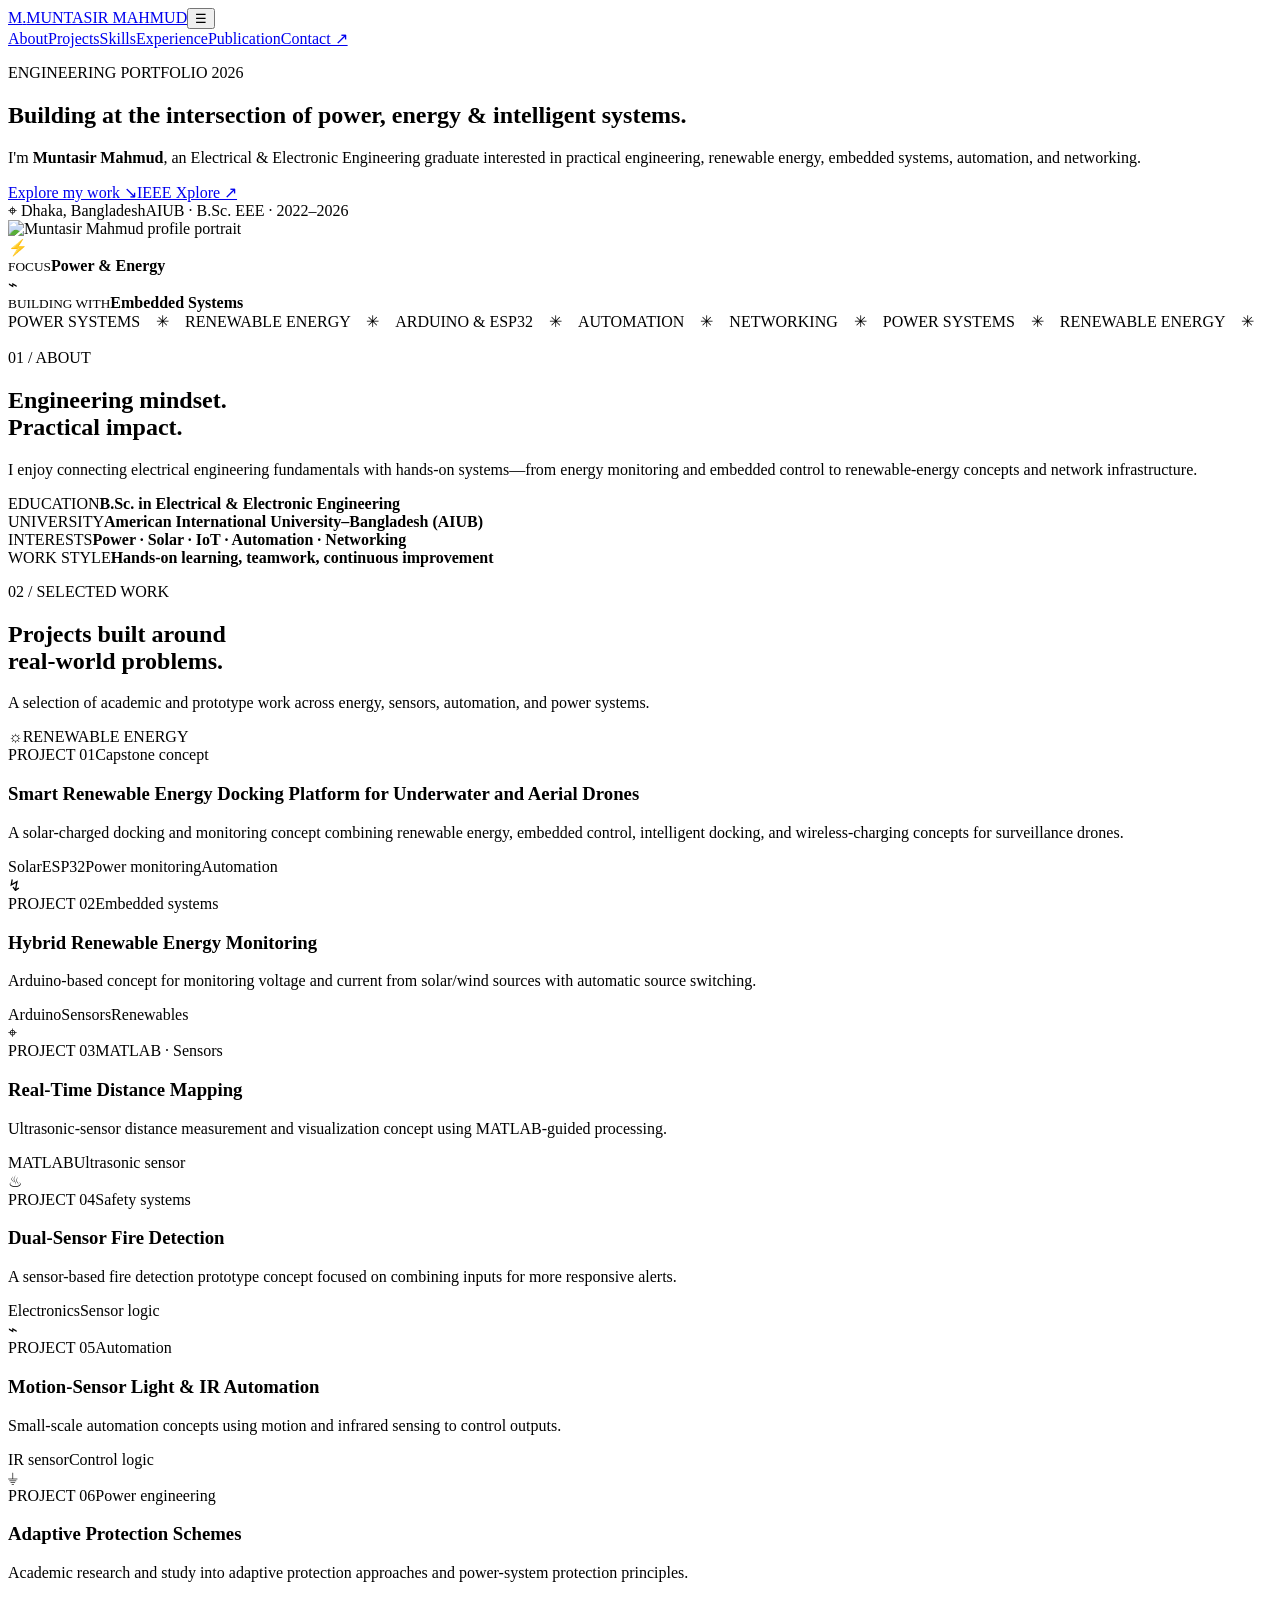
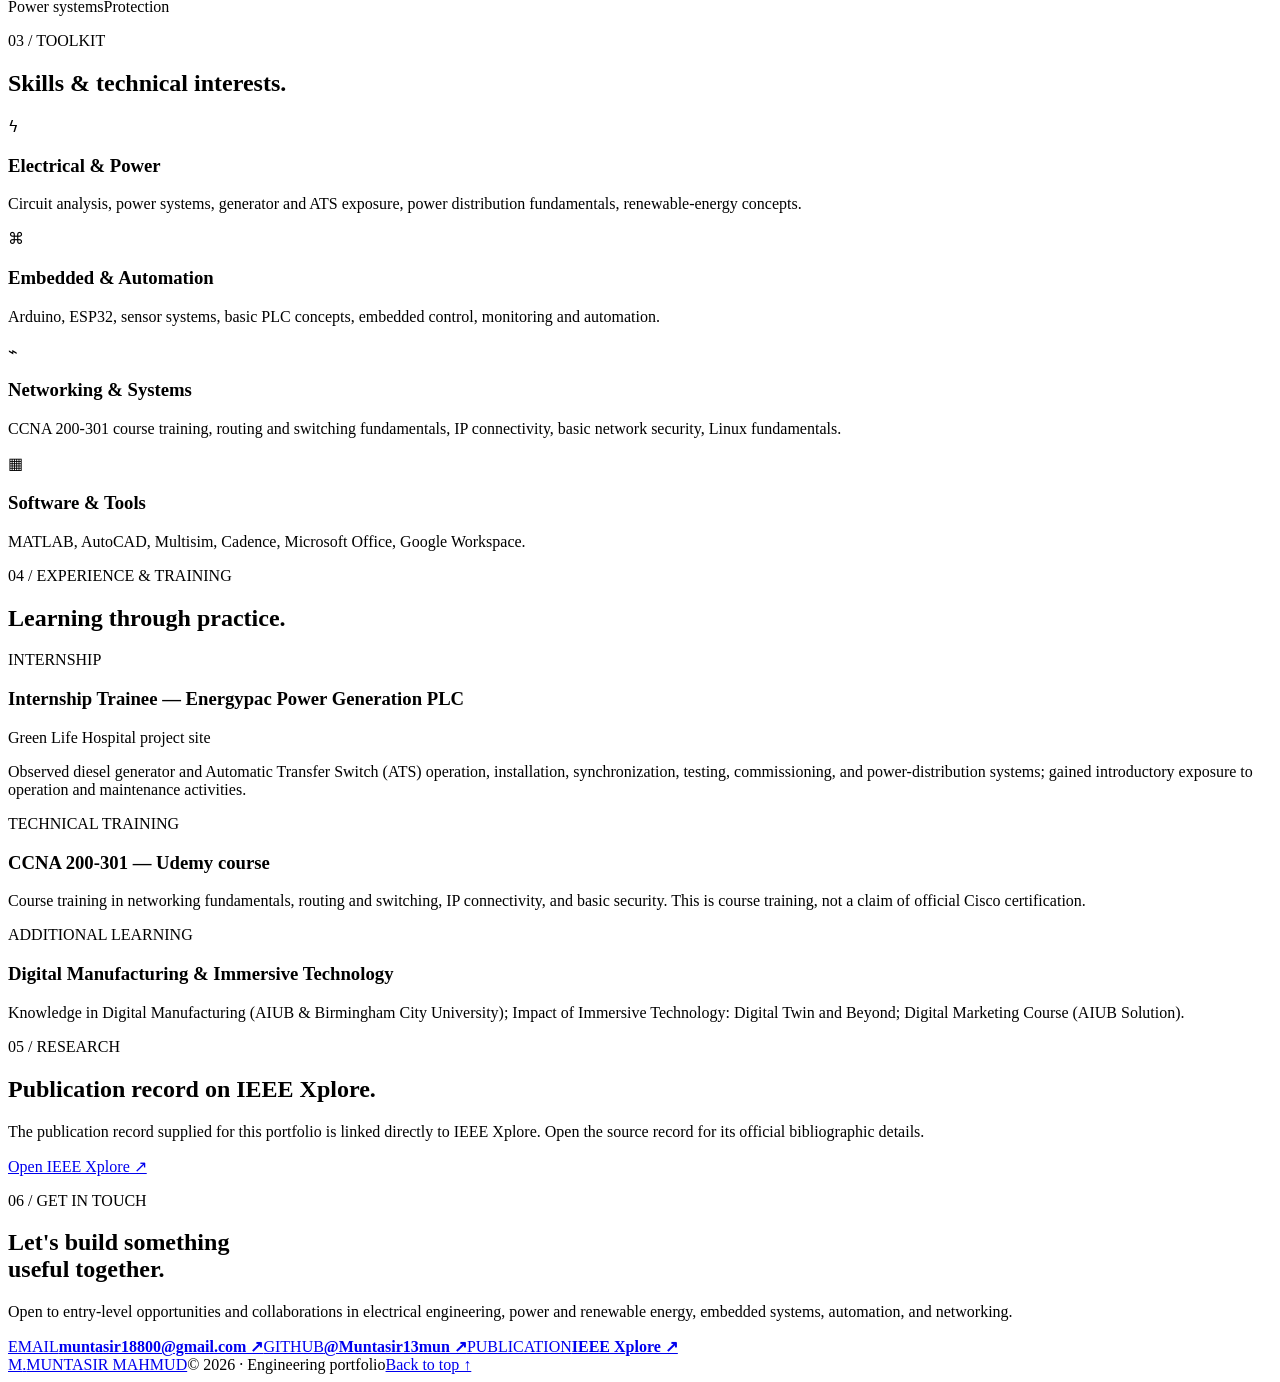
==== index.html @ 3fb3c269 "Publish responsive engineering portfolio" ====
<!doctype html>
<html lang="en">
<head>
<meta charset="utf-8"><meta name="viewport" content="width=device-width,initial-scale=1">
<meta name="theme-color" content="#0b1220">
<meta name="description" content="Muntasir Mahmud — Electrical and Electronic Engineering, renewable energy, embedded systems, automation and networking.">
<title>Muntasir Mahmud | Engineering Portfolio</title>
<link rel="preconnect" href="https://fonts.googleapis.com"><link rel="preconnect" href="https://fonts.gstatic.com" crossorigin>
<link href="https://fonts.googleapis.com/css2?family=DM+Mono:wght@400;500&family=Manrope:wght@400;500;600;700;800&display=swap" rel="stylesheet">
<link rel="stylesheet" href="styles.css"><script defer src="script.js"></script>
</head>
<body>
<div class="grid-bg" aria-hidden="true"></div>
<header class="topbar"><a class="brand" href="#home"><span class="brand-mark">M<span>.</span></span><span>MUNTASIR MAHMUD</span></a><button class="menu-toggle" aria-label="Toggle navigation" aria-expanded="false">☰</button><nav class="nav"><a href="#about">About</a><a href="#projects">Projects</a><a href="#skills">Skills</a><a href="#experience">Experience</a><a href="#publication">Publication</a><a class="nav-cta" href="#contact">Contact ↗</a></nav></header>
<main>
<section class="hero section-wrap" id="home"><div class="hero-copy reveal"><p class="eyebrow"><span class="pulse"></span> ENGINEERING PORTFOLIO <span class="eyebrow-year">2026</span></p><h1>Building at the intersection of <span class="gradient-text">power, energy</span> &amp; intelligent systems.</h1><p class="hero-lede">I'm <strong>Muntasir Mahmud</strong>, an Electrical &amp; Electronic Engineering graduate interested in practical engineering, renewable energy, embedded systems, automation, and networking.</p><div class="hero-actions"><a class="button button-primary" href="#projects">Explore my work ↘</a><a class="button button-ghost" href="https://ieeexplore.ieee.org/document/11703999" target="_blank" rel="noopener noreferrer">IEEE Xplore ↗</a></div><div class="hero-meta"><span>⌖ Dhaka, Bangladesh</span><span>AIUB · B.Sc. EEE · 2022–2026</span></div></div><div class="hero-visual reveal"><div class="orbit orbit-one"></div><div class="orbit orbit-two"></div><div class="portrait-frame"><img src="https://avatars.githubusercontent.com/u/170112381?v=4" alt="Muntasir Mahmud profile portrait"></div><div class="floating-card card-top"><span class="mini-icon">⚡</span><div><small>FOCUS</small><b>Power &amp; Energy</b></div></div><div class="floating-card card-bottom"><span class="mini-icon">⌁</span><div><small>BUILDING WITH</small><b>Embedded Systems</b></div></div></div></section>
<div class="ticker"><div class="ticker-track">POWER SYSTEMS　✳　RENEWABLE ENERGY　✳　ARDUINO & ESP32　✳　AUTOMATION　✳　NETWORKING　✳　POWER SYSTEMS　✳　RENEWABLE ENERGY　✳</div></div>
<section class="section section-wrap" id="about"><div class="section-heading reveal"><p class="eyebrow">01 / ABOUT</p><h2>Engineering mindset.<br><span class="gradient-text">Practical impact.</span></h2></div><div class="about-grid"><p class="about-lede reveal">I enjoy connecting electrical engineering fundamentals with hands-on systems—from energy monitoring and embedded control to renewable-energy concepts and network infrastructure.</p><div class="about-detail reveal"><div class="detail-row"><span>EDUCATION</span><strong>B.Sc. in Electrical &amp; Electronic Engineering</strong></div><div class="detail-row"><span>UNIVERSITY</span><strong>American International University–Bangladesh (AIUB)</strong></div><div class="detail-row"><span>INTERESTS</span><strong>Power · Solar · IoT · Automation · Networking</strong></div><div class="detail-row"><span>WORK STYLE</span><strong>Hands-on learning, teamwork, continuous improvement</strong></div></div></div></section>
<section class="section section-wrap" id="projects"><div class="section-heading reveal"><p class="eyebrow">02 / SELECTED WORK</p><h2>Projects built around<br><span class="gradient-text">real-world problems.</span></h2><p class="section-intro">A selection of academic and prototype work across energy, sensors, automation, and power systems.</p></div><div class="project-grid">
<article class="project-card project-featured reveal"><div class="project-art energy-art"><span class="project-symbol">☼</span><span class="art-chip">RENEWABLE ENERGY</span><div class="energy-panel"></div><div class="energy-sun"></div><div class="energy-wave"></div></div><div class="project-content"><div class="project-top"><span class="project-index">PROJECT 01</span><span class="project-type">Capstone concept</span></div><h3>Smart Renewable Energy Docking Platform for Underwater and Aerial Drones</h3><p>A solar-charged docking and monitoring concept combining renewable energy, embedded control, intelligent docking, and wireless-charging concepts for surveillance drones.</p><div class="tags"><span>Solar</span><span>ESP32</span><span>Power monitoring</span><span>Automation</span></div></div></article>
<article class="project-card reveal"><div class="project-art hybrid-art"><span class="project-symbol">↯</span><div class="circuit-line"></div><div class="circuit-node n1"></div><div class="circuit-node n2"></div><div class="circuit-node n3"></div></div><div class="project-content"><div class="project-top"><span class="project-index">PROJECT 02</span><span class="project-type">Embedded systems</span></div><h3>Hybrid Renewable Energy Monitoring</h3><p>Arduino-based concept for monitoring voltage and current from solar/wind sources with automatic source switching.</p><div class="tags"><span>Arduino</span><span>Sensors</span><span>Renewables</span></div></div></article>
<article class="project-card reveal"><div class="project-art matlab-art"><span class="project-symbol">⌖</span><div class="radar-ring r1"></div><div class="radar-ring r2"></div><div class="radar-point"></div></div><div class="project-content"><div class="project-top"><span class="project-index">PROJECT 03</span><span class="project-type">MATLAB · Sensors</span></div><h3>Real-Time Distance Mapping</h3><p>Ultrasonic-sensor distance measurement and visualization concept using MATLAB-guided processing.</p><div class="tags"><span>MATLAB</span><span>Ultrasonic sensor</span></div></div></article>
<article class="project-card reveal"><div class="project-art fire-art"><span class="project-symbol">♨</span><div class="fire-ring"></div><div class="fire-core"></div></div><div class="project-content"><div class="project-top"><span class="project-index">PROJECT 04</span><span class="project-type">Safety systems</span></div><h3>Dual-Sensor Fire Detection</h3><p>A sensor-based fire detection prototype concept focused on combining inputs for more responsive alerts.</p><div class="tags"><span>Electronics</span><span>Sensor logic</span></div></div></article>
<article class="project-card reveal"><div class="project-art motion-art"><span class="project-symbol">⌁</span><div class="motion-wave mw1"></div><div class="motion-wave mw2"></div><div class="motion-center"></div></div><div class="project-content"><div class="project-top"><span class="project-index">PROJECT 05</span><span class="project-type">Automation</span></div><h3>Motion-Sensor Light &amp; IR Automation</h3><p>Small-scale automation concepts using motion and infrared sensing to control outputs.</p><div class="tags"><span>IR sensor</span><span>Control logic</span></div></div></article>
<article class="project-card reveal"><div class="project-art protection-art"><span class="project-symbol">⏚</span><div class="protection-bars"><i></i><i></i><i></i><i></i></div></div><div class="project-content"><div class="project-top"><span class="project-index">PROJECT 06</span><span class="project-type">Power engineering</span></div><h3>Adaptive Protection Schemes</h3><p>Academic research and study into adaptive protection approaches and power-system protection principles.</p><div class="tags"><span>Power systems</span><span>Protection</span></div></div></article>
</div></section>
<section class="section section-wrap" id="skills"><div class="section-heading reveal"><p class="eyebrow">03 / TOOLKIT</p><h2>Skills &amp; <span class="gradient-text">technical interests.</span></h2></div><div class="skills-grid"><article class="skill-card reveal"><span class="skill-icon">ϟ</span><h3>Electrical &amp; Power</h3><p>Circuit analysis, power systems, generator and ATS exposure, power distribution fundamentals, renewable-energy concepts.</p></article><article class="skill-card reveal"><span class="skill-icon">⌘</span><h3>Embedded &amp; Automation</h3><p>Arduino, ESP32, sensor systems, basic PLC concepts, embedded control, monitoring and automation.</p></article><article class="skill-card reveal"><span class="skill-icon">⌁</span><h3>Networking &amp; Systems</h3><p>CCNA 200-301 course training, routing and switching fundamentals, IP connectivity, basic network security, Linux fundamentals.</p></article><article class="skill-card reveal"><span class="skill-icon">▦</span><h3>Software &amp; Tools</h3><p>MATLAB, AutoCAD, Multisim, Cadence, Microsoft Office, Google Workspace.</p></article></div></section>
<section class="section section-wrap" id="experience"><div class="section-heading reveal"><p class="eyebrow">04 / EXPERIENCE &amp; TRAINING</p><h2>Learning through <span class="gradient-text">practice.</span></h2></div><div class="timeline"><article class="timeline-item reveal"><div class="timeline-marker"></div><div class="timeline-date">INTERNSHIP</div><div class="timeline-copy"><h3>Internship Trainee — Energypac Power Generation PLC</h3><p class="timeline-sub">Green Life Hospital project site</p><p>Observed diesel generator and Automatic Transfer Switch (ATS) operation, installation, synchronization, testing, commissioning, and power-distribution systems; gained introductory exposure to operation and maintenance activities.</p></div></article><article class="timeline-item reveal"><div class="timeline-marker"></div><div class="timeline-date">TECHNICAL TRAINING</div><div class="timeline-copy"><h3>CCNA 200-301 — Udemy course</h3><p>Course training in networking fundamentals, routing and switching, IP connectivity, and basic security. This is course training, not a claim of official Cisco certification.</p></div></article><article class="timeline-item reveal"><div class="timeline-marker"></div><div class="timeline-date">ADDITIONAL LEARNING</div><div class="timeline-copy"><h3>Digital Manufacturing &amp; Immersive Technology</h3><p>Knowledge in Digital Manufacturing (AIUB &amp; Birmingham City University); Impact of Immersive Technology: Digital Twin and Beyond; Digital Marketing Course (AIUB Solution).</p></div></article></div></section>
<section class="publication-section" id="publication"><div class="section-wrap publication-inner reveal"><div><p class="eyebrow">05 / RESEARCH</p><h2>Publication record on <span class="gradient-text">IEEE Xplore.</span></h2><p>The publication record supplied for this portfolio is linked directly to IEEE Xplore. Open the source record for its official bibliographic details.</p></div><a class="button button-primary" href="https://ieeexplore.ieee.org/document/11703999" target="_blank" rel="noopener noreferrer">Open IEEE Xplore ↗</a></div></section>
<section class="section-wrap contact-section" id="contact"><div class="contact-box reveal"><div><p class="eyebrow">06 / GET IN TOUCH</p><h2>Let's build something<br><span class="gradient-text">useful together.</span></h2><p>Open to entry-level opportunities and collaborations in electrical engineering, power and renewable energy, embedded systems, automation, and networking.</p></div><div class="contact-actions"><a class="contact-line" href="mailto:muntasir18800@gmail.com"><span>EMAIL</span><strong>muntasir18800@gmail.com ↗</strong></a><a class="contact-line" href="https://github.com/Muntasir13mun" target="_blank" rel="noopener noreferrer"><span>GITHUB</span><strong>@Muntasir13mun ↗</strong></a><a class="contact-line" href="https://ieeexplore.ieee.org/document/11703999" target="_blank" rel="noopener noreferrer"><span>PUBLICATION</span><strong>IEEE Xplore ↗</strong></a></div></div></section>
</main><footer class="footer"><a class="brand" href="#home"><span class="brand-mark">M<span>.</span></span><span>MUNTASIR MAHMUD</span></a><span>© 2026 · Engineering portfolio</span><a href="#home">Back to top ↑</a></footer>
</body></html>
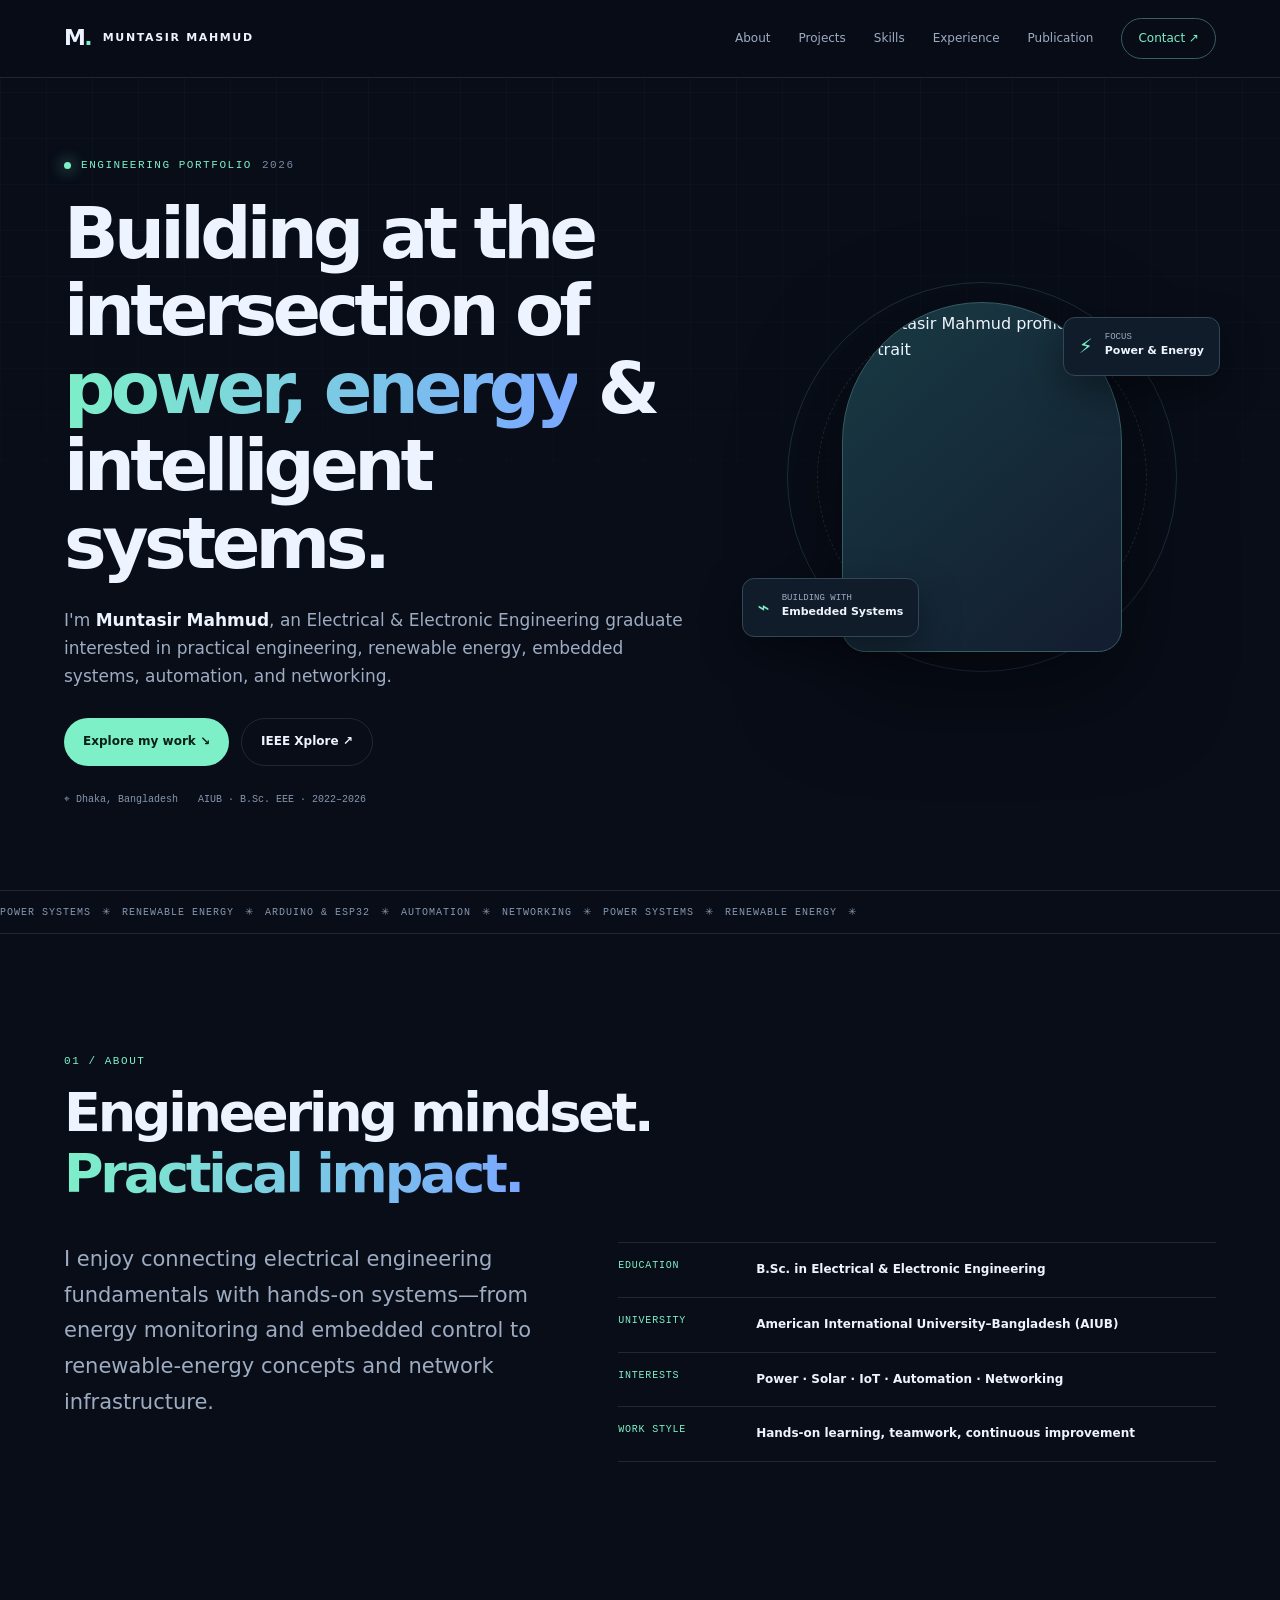
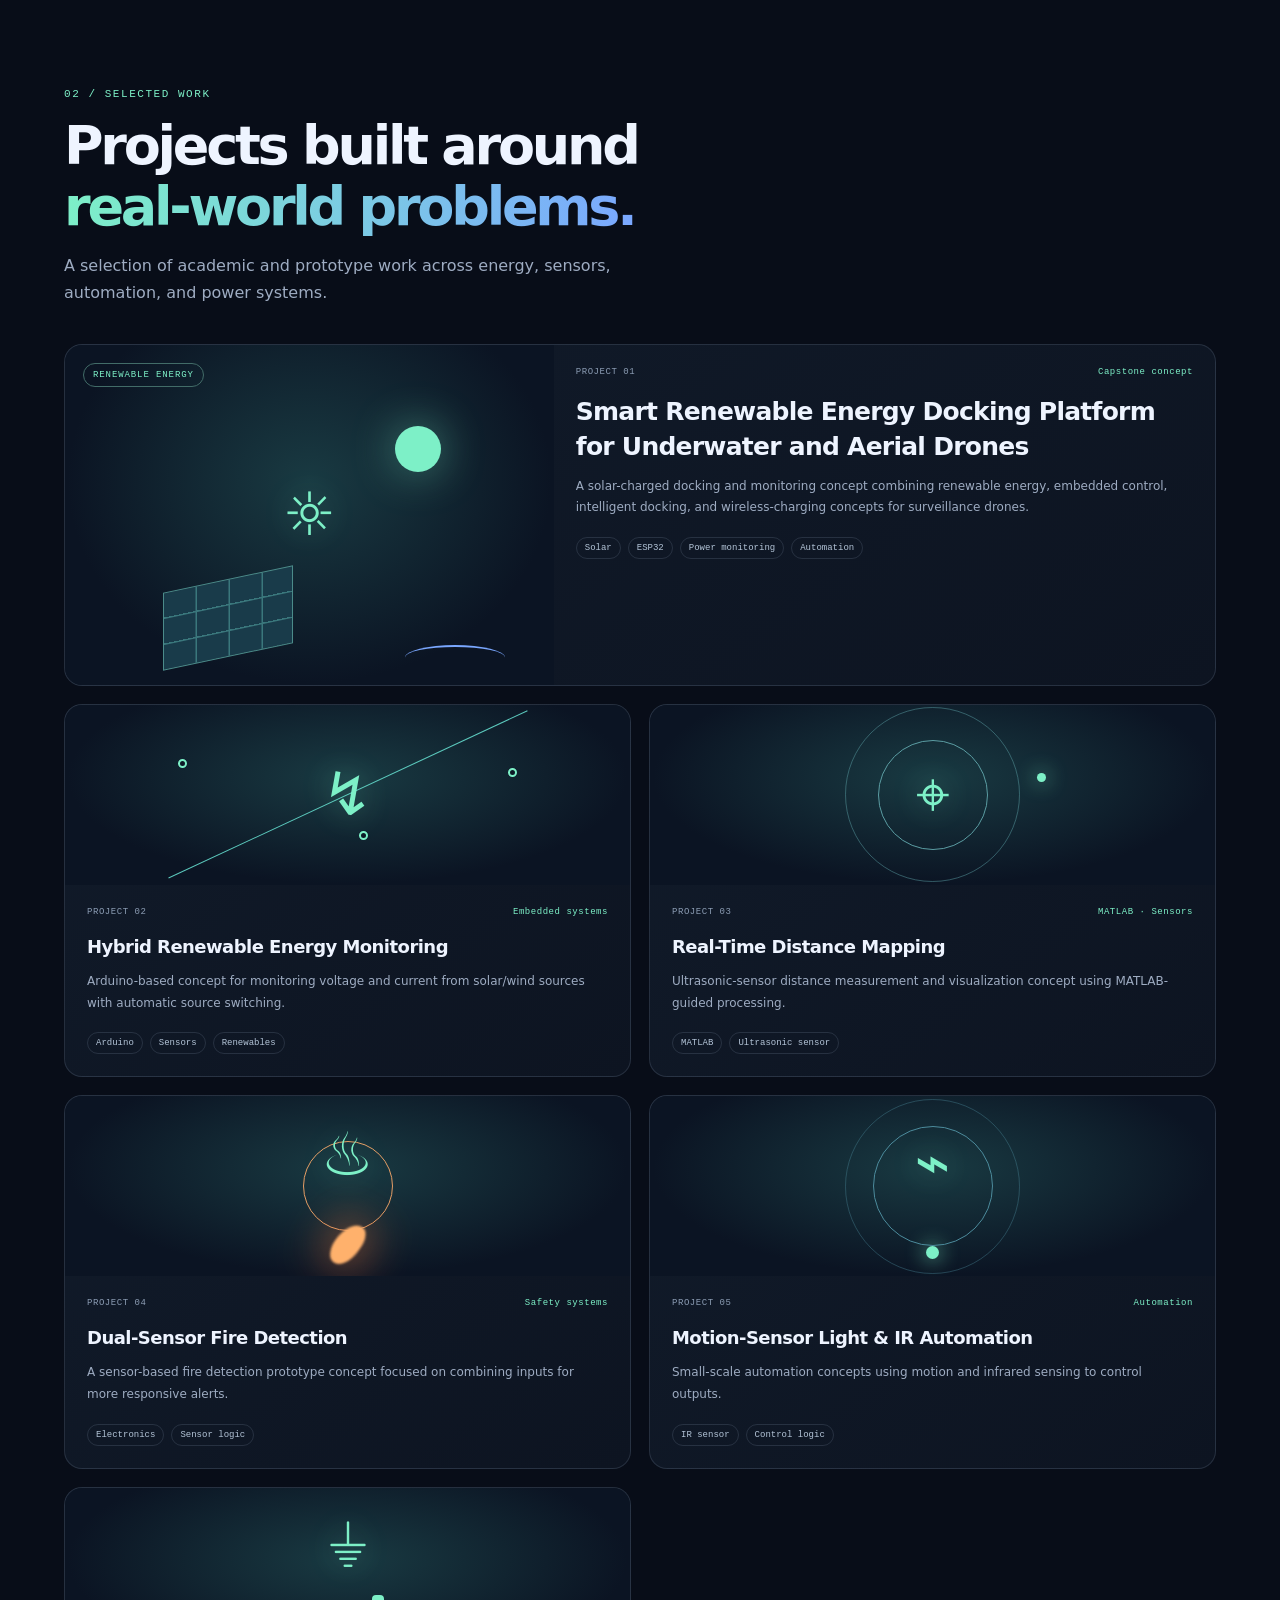
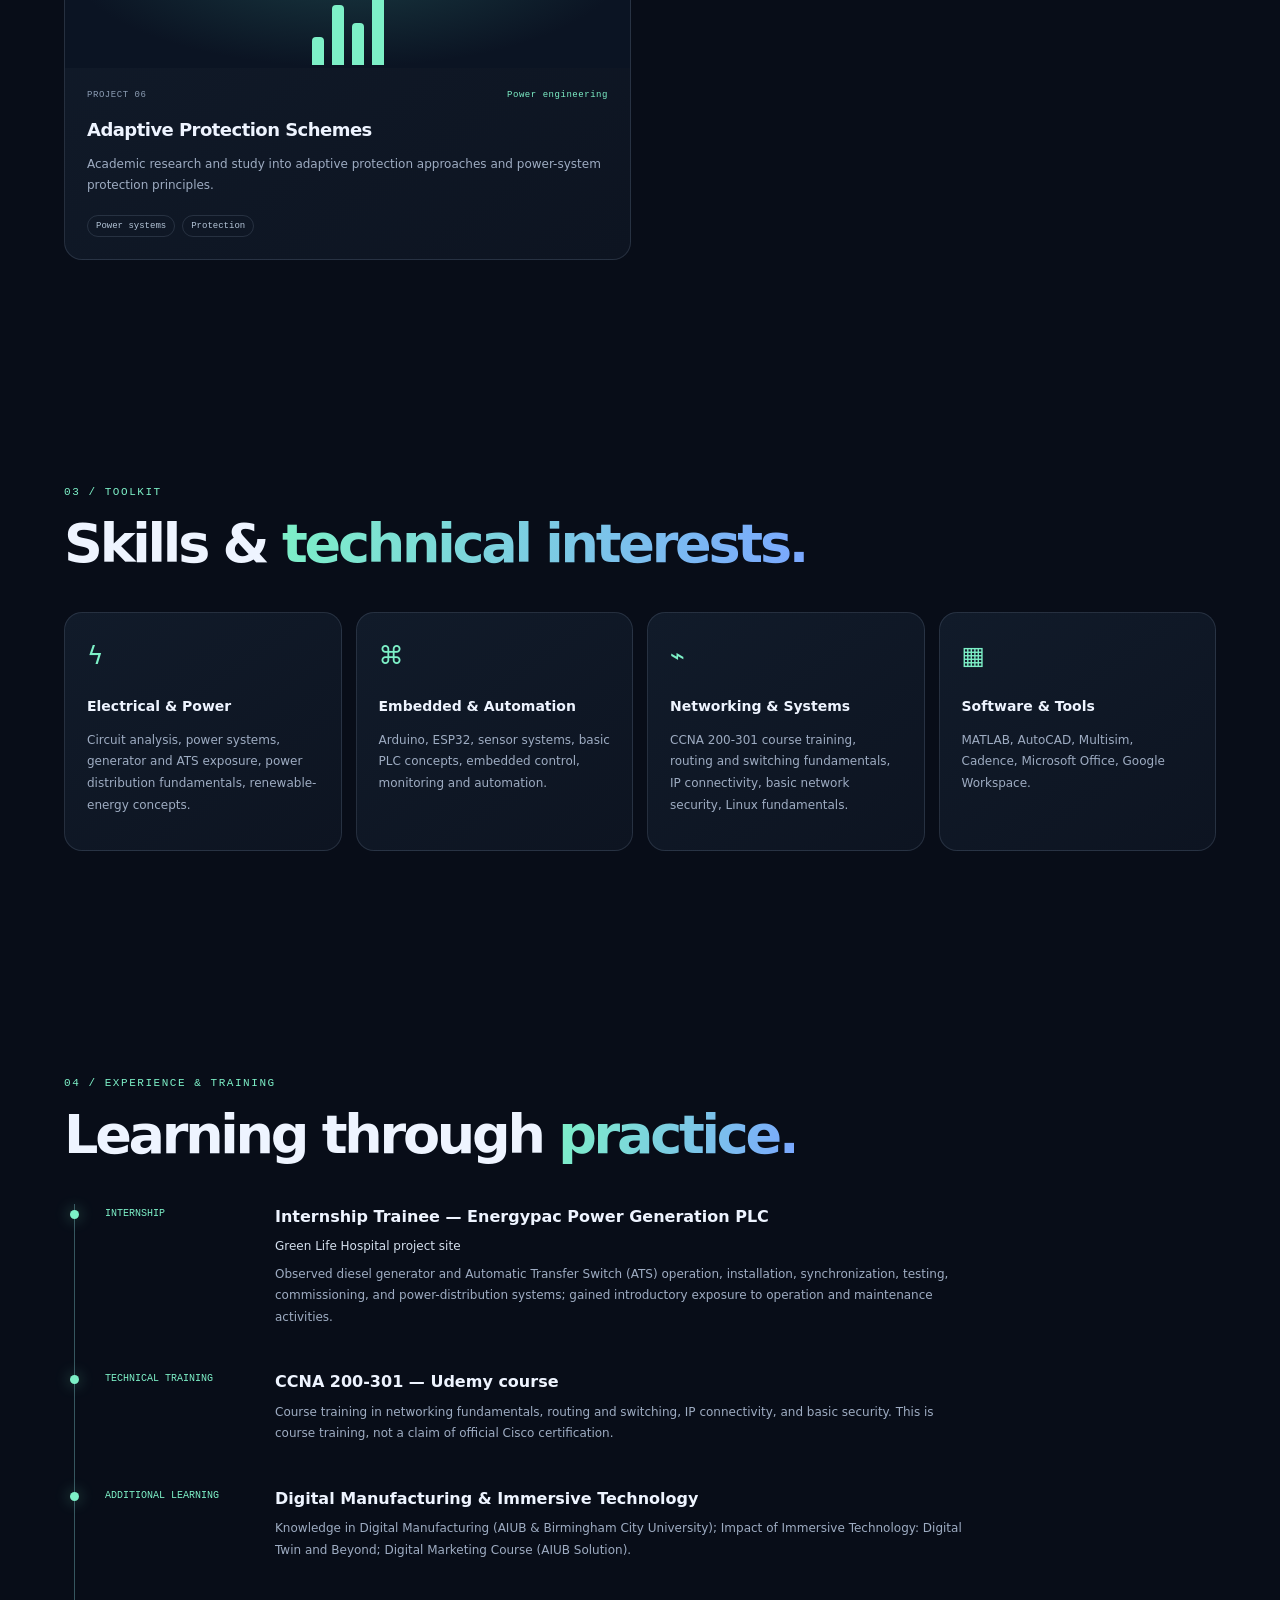
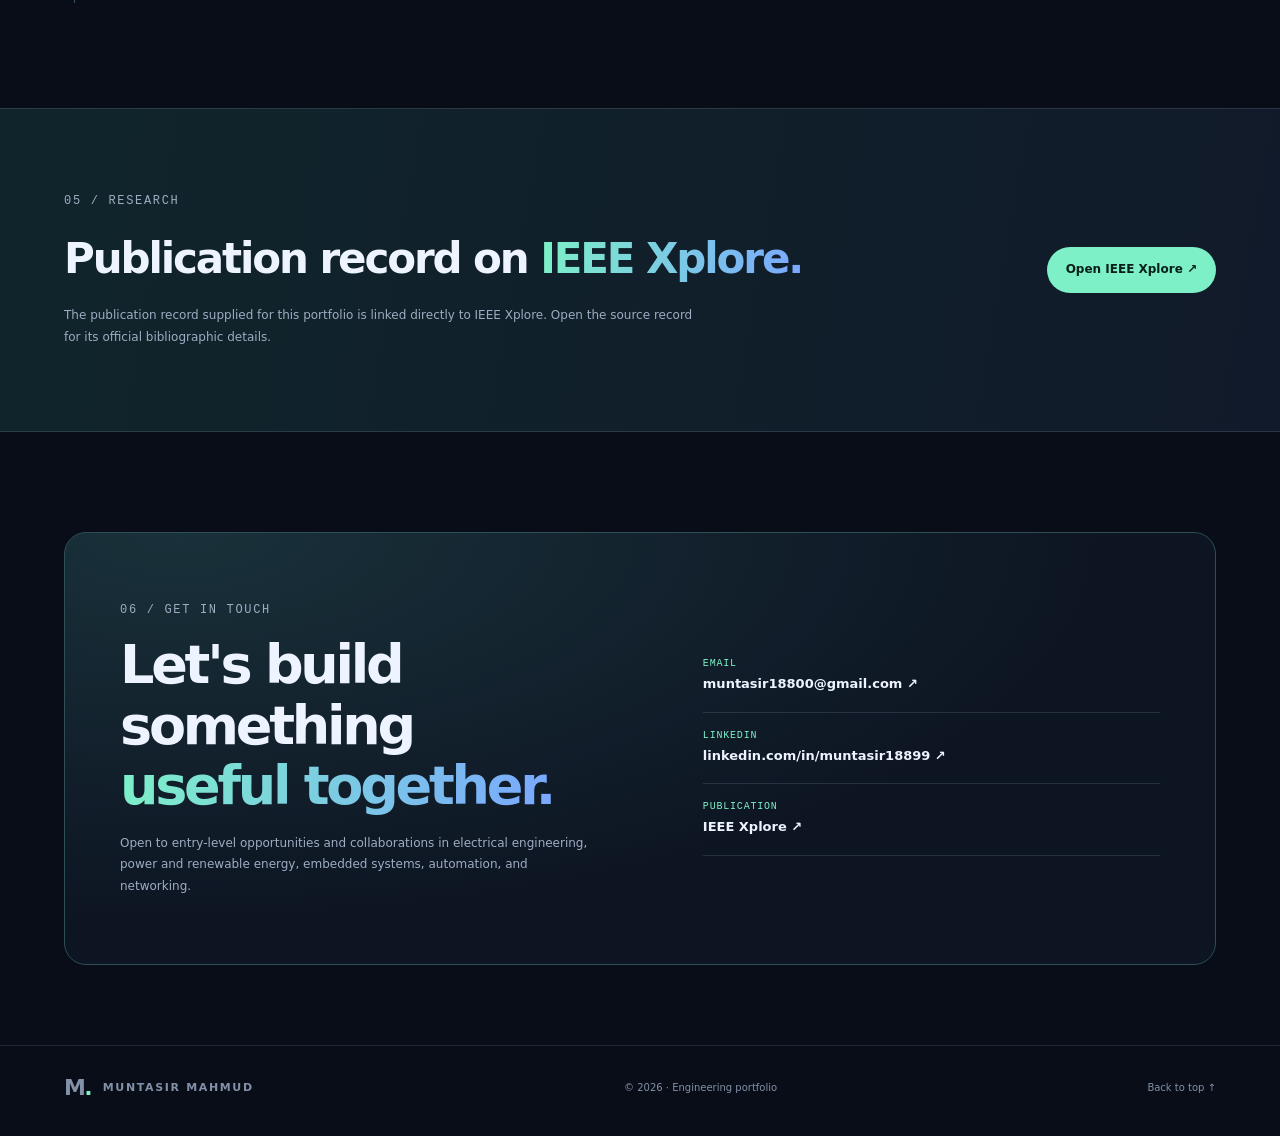
==== commit e8488ebb: "Update portfolio profile photo and LinkedIn contact" ====
--- a/index.html
+++ b/index.html
@@ -2,18 +2,18 @@
 <html lang="en">
 <head>
 <meta charset="utf-8"><meta name="viewport" content="width=device-width,initial-scale=1">
-<meta name="theme-color" content="#0b1220">
+<meta name="theme-color" content="#f6f5ed">
 <meta name="description" content="Muntasir Mahmud — Electrical and Electronic Engineering, renewable energy, embedded systems, automation and networking.">
 <title>Muntasir Mahmud | Engineering Portfolio</title>
 <link rel="preconnect" href="https://fonts.googleapis.com"><link rel="preconnect" href="https://fonts.gstatic.com" crossorigin>
-<link href="https://fonts.googleapis.com/css2?family=DM+Mono:wght@400;500&family=Manrope:wght@400;500;600;700;800&display=swap" rel="stylesheet">
+<link href="https://fonts.googleapis.com/css2?family=IBM+Plex+Mono:wght@400;500;600&family=Space+Grotesk:wght@400;500;600;700&display=swap" rel="stylesheet">
 <link rel="stylesheet" href="styles.css"><script defer src="script.js"></script>
 </head>
 <body>
 <div class="grid-bg" aria-hidden="true"></div>
 <header class="topbar"><a class="brand" href="#home"><span class="brand-mark">M<span>.</span></span><span>MUNTASIR MAHMUD</span></a><button class="menu-toggle" aria-label="Toggle navigation" aria-expanded="false">☰</button><nav class="nav"><a href="#about">About</a><a href="#projects">Projects</a><a href="#skills">Skills</a><a href="#experience">Experience</a><a href="#publication">Publication</a><a class="nav-cta" href="#contact">Contact ↗</a></nav></header>
 <main>
-<section class="hero section-wrap" id="home"><div class="hero-copy reveal"><p class="eyebrow"><span class="pulse"></span> ENGINEERING PORTFOLIO <span class="eyebrow-year">2026</span></p><h1>Building at the intersection of <span class="gradient-text">power, energy</span> &amp; intelligent systems.</h1><p class="hero-lede">I'm <strong>Muntasir Mahmud</strong>, an Electrical &amp; Electronic Engineering graduate interested in practical engineering, renewable energy, embedded systems, automation, and networking.</p><div class="hero-actions"><a class="button button-primary" href="#projects">Explore my work ↘</a><a class="button button-ghost" href="https://ieeexplore.ieee.org/document/11703999" target="_blank" rel="noopener noreferrer">IEEE Xplore ↗</a></div><div class="hero-meta"><span>⌖ Dhaka, Bangladesh</span><span>AIUB · B.Sc. EEE · 2022–2026</span></div></div><div class="hero-visual reveal"><div class="orbit orbit-one"></div><div class="orbit orbit-two"></div><div class="portrait-frame"><img src="https://avatars.githubusercontent.com/u/170112381?v=4" alt="Muntasir Mahmud profile portrait"></div><div class="floating-card card-top"><span class="mini-icon">⚡</span><div><small>FOCUS</small><b>Power &amp; Energy</b></div></div><div class="floating-card card-bottom"><span class="mini-icon">⌁</span><div><small>BUILDING WITH</small><b>Embedded Systems</b></div></div></div></section>
+<section class="hero section-wrap" id="home"><div class="hero-copy reveal"><p class="eyebrow"><span class="pulse"></span> ENGINEERING PORTFOLIO <span class="eyebrow-year">2026</span></p><h1>Building at the intersection of <span class="gradient-text">power, energy</span> &amp; intelligent systems.</h1><p class="hero-lede">I'm <strong>Muntasir Mahmud</strong>, an Electrical &amp; Electronic Engineering graduate interested in practical engineering, renewable energy, embedded systems, automation, and networking.</p><div class="hero-actions"><a class="button button-primary" href="#projects">Explore my work ↘</a><a class="button button-ghost" href="https://ieeexplore.ieee.org/document/11703999" target="_blank" rel="noopener noreferrer">IEEE Xplore ↗</a></div><div class="hero-meta"><span>⌖ Dhaka, Bangladesh</span><span>AIUB · B.Sc. EEE · 2022–2026</span></div></div><div class="hero-visual reveal"><div class="orbit orbit-one"></div><div class="orbit orbit-two"></div><div class="portrait-frame"><img src="assets/muntasir-headshot.jpg" alt="Muntasir Mahmud profile portrait"></div><div class="floating-card card-top"><span class="mini-icon">⚡</span><div><small>FOCUS</small><b>Power &amp; Energy</b></div></div><div class="floating-card card-bottom"><span class="mini-icon">⌁</span><div><small>BUILDING WITH</small><b>Embedded Systems</b></div></div></div></section>
 <div class="ticker"><div class="ticker-track">POWER SYSTEMS　✳　RENEWABLE ENERGY　✳　ARDUINO & ESP32　✳　AUTOMATION　✳　NETWORKING　✳　POWER SYSTEMS　✳　RENEWABLE ENERGY　✳</div></div>
 <section class="section section-wrap" id="about"><div class="section-heading reveal"><p class="eyebrow">01 / ABOUT</p><h2>Engineering mindset.<br><span class="gradient-text">Practical impact.</span></h2></div><div class="about-grid"><p class="about-lede reveal">I enjoy connecting electrical engineering fundamentals with hands-on systems—from energy monitoring and embedded control to renewable-energy concepts and network infrastructure.</p><div class="about-detail reveal"><div class="detail-row"><span>EDUCATION</span><strong>B.Sc. in Electrical &amp; Electronic Engineering</strong></div><div class="detail-row"><span>UNIVERSITY</span><strong>American International University–Bangladesh (AIUB)</strong></div><div class="detail-row"><span>INTERESTS</span><strong>Power · Solar · IoT · Automation · Networking</strong></div><div class="detail-row"><span>WORK STYLE</span><strong>Hands-on learning, teamwork, continuous improvement</strong></div></div></div></section>
 <section class="section section-wrap" id="projects"><div class="section-heading reveal"><p class="eyebrow">02 / SELECTED WORK</p><h2>Projects built around<br><span class="gradient-text">real-world problems.</span></h2><p class="section-intro">A selection of academic and prototype work across energy, sensors, automation, and power systems.</p></div><div class="project-grid">
@@ -27,6 +27,6 @@
 <section class="section section-wrap" id="skills"><div class="section-heading reveal"><p class="eyebrow">03 / TOOLKIT</p><h2>Skills &amp; <span class="gradient-text">technical interests.</span></h2></div><div class="skills-grid"><article class="skill-card reveal"><span class="skill-icon">ϟ</span><h3>Electrical &amp; Power</h3><p>Circuit analysis, power systems, generator and ATS exposure, power distribution fundamentals, renewable-energy concepts.</p></article><article class="skill-card reveal"><span class="skill-icon">⌘</span><h3>Embedded &amp; Automation</h3><p>Arduino, ESP32, sensor systems, basic PLC concepts, embedded control, monitoring and automation.</p></article><article class="skill-card reveal"><span class="skill-icon">⌁</span><h3>Networking &amp; Systems</h3><p>CCNA 200-301 course training, routing and switching fundamentals, IP connectivity, basic network security, Linux fundamentals.</p></article><article class="skill-card reveal"><span class="skill-icon">▦</span><h3>Software &amp; Tools</h3><p>MATLAB, AutoCAD, Multisim, Cadence, Microsoft Office, Google Workspace.</p></article></div></section>
 <section class="section section-wrap" id="experience"><div class="section-heading reveal"><p class="eyebrow">04 / EXPERIENCE &amp; TRAINING</p><h2>Learning through <span class="gradient-text">practice.</span></h2></div><div class="timeline"><article class="timeline-item reveal"><div class="timeline-marker"></div><div class="timeline-date">INTERNSHIP</div><div class="timeline-copy"><h3>Internship Trainee — Energypac Power Generation PLC</h3><p class="timeline-sub">Green Life Hospital project site</p><p>Observed diesel generator and Automatic Transfer Switch (ATS) operation, installation, synchronization, testing, commissioning, and power-distribution systems; gained introductory exposure to operation and maintenance activities.</p></div></article><article class="timeline-item reveal"><div class="timeline-marker"></div><div class="timeline-date">TECHNICAL TRAINING</div><div class="timeline-copy"><h3>CCNA 200-301 — Udemy course</h3><p>Course training in networking fundamentals, routing and switching, IP connectivity, and basic security. This is course training, not a claim of official Cisco certification.</p></div></article><article class="timeline-item reveal"><div class="timeline-marker"></div><div class="timeline-date">ADDITIONAL LEARNING</div><div class="timeline-copy"><h3>Digital Manufacturing &amp; Immersive Technology</h3><p>Knowledge in Digital Manufacturing (AIUB &amp; Birmingham City University); Impact of Immersive Technology: Digital Twin and Beyond; Digital Marketing Course (AIUB Solution).</p></div></article></div></section>
 <section class="publication-section" id="publication"><div class="section-wrap publication-inner reveal"><div><p class="eyebrow">05 / RESEARCH</p><h2>Publication record on <span class="gradient-text">IEEE Xplore.</span></h2><p>The publication record supplied for this portfolio is linked directly to IEEE Xplore. Open the source record for its official bibliographic details.</p></div><a class="button button-primary" href="https://ieeexplore.ieee.org/document/11703999" target="_blank" rel="noopener noreferrer">Open IEEE Xplore ↗</a></div></section>
-<section class="section-wrap contact-section" id="contact"><div class="contact-box reveal"><div><p class="eyebrow">06 / GET IN TOUCH</p><h2>Let's build something<br><span class="gradient-text">useful together.</span></h2><p>Open to entry-level opportunities and collaborations in electrical engineering, power and renewable energy, embedded systems, automation, and networking.</p></div><div class="contact-actions"><a class="contact-line" href="mailto:muntasir18800@gmail.com"><span>EMAIL</span><strong>muntasir18800@gmail.com ↗</strong></a><a class="contact-line" href="https://github.com/Muntasir13mun" target="_blank" rel="noopener noreferrer"><span>GITHUB</span><strong>@Muntasir13mun ↗</strong></a><a class="contact-line" href="https://ieeexplore.ieee.org/document/11703999" target="_blank" rel="noopener noreferrer"><span>PUBLICATION</span><strong>IEEE Xplore ↗</strong></a></div></div></section>
+<section class="section-wrap contact-section" id="contact"><div class="contact-box reveal"><div><p class="eyebrow">06 / GET IN TOUCH</p><h2>Let's build something<br><span class="gradient-text">useful together.</span></h2><p>Open to entry-level opportunities and collaborations in electrical engineering, power and renewable energy, embedded systems, automation, and networking.</p></div><div class="contact-actions"><a class="contact-line" href="mailto:muntasir18800@gmail.com"><span>EMAIL</span><strong>muntasir18800@gmail.com ↗</strong></a><a class="contact-line" href="https://www.linkedin.com/in/muntasir18899/" target="_blank" rel="noopener noreferrer"><span>LINKEDIN</span><strong>linkedin.com/in/muntasir18899 ↗</strong></a><a class="contact-line" href="https://ieeexplore.ieee.org/document/11703999" target="_blank" rel="noopener noreferrer"><span>PUBLICATION</span><strong>IEEE Xplore ↗</strong></a></div></div></section>
 </main><footer class="footer"><a class="brand" href="#home"><span class="brand-mark">M<span>.</span></span><span>MUNTASIR MAHMUD</span></a><span>© 2026 · Engineering portfolio</span><a href="#home">Back to top ↑</a></footer>
 </body></html>
--- a/styles.css
+++ b/styles.css
@@ -0,0 +1 @@
+:root{color-scheme:dark;--bg:#080d18;--panel:#101827;--line:rgba(184,204,232,.14);--text:#eef4ff;--muted:#9eacc2;--mint:#7df0c7;--blue:#7aa7ff;--mono:"DM Mono",monospace;--sans:Manrope,system-ui,sans-serif}*{box-sizing:border-box}html{scroll-behavior:smooth;scroll-padding-top:90px}body{margin:0;background:var(--bg);color:var(--text);font-family:var(--sans);line-height:1.65}a{color:inherit;text-decoration:none}.grid-bg{position:fixed;inset:0;z-index:-1;pointer-events:none;background-image:linear-gradient(rgba(132,163,205,.045) 1px,transparent 1px),linear-gradient(90deg,rgba(132,163,205,.045) 1px,transparent 1px);background-size:46px 46px;mask-image:linear-gradient(to bottom,black,transparent 85%)}.topbar{height:78px;padding:0 max(5vw,24px);display:flex;align-items:center;justify-content:space-between;border-bottom:1px solid var(--line);background:rgba(8,13,24,.82);backdrop-filter:blur(16px);position:sticky;top:0;z-index:20}.brand{display:flex;align-items:center;gap:12px;font-size:11px;letter-spacing:.15em;font-weight:800}.brand-mark{font-size:22px;letter-spacing:-.08em}.brand-mark span{color:var(--mint)}.nav{display:flex;align-items:center;gap:28px;font-size:12px;color:var(--muted)}.nav a:hover,.footer a:hover{color:var(--mint)}.nav-cta{border:1px solid #3a5d66;border-radius:30px;padding:10px 16px;color:var(--mint)!important}.menu-toggle{display:none;background:none;color:var(--text);border:0;font-size:25px}.section-wrap{width:min(1160px,90%);margin-inline:auto}.hero{min-height:690px;display:grid;grid-template-columns:1.15fr .85fr;gap:50px;align-items:center;padding-top:70px;padding-bottom:85px}.eyebrow{font:11px var(--mono);letter-spacing:.14em;color:var(--mint);display:flex;align-items:center;gap:10px}.pulse{width:7px;height:7px;border-radius:50%;background:var(--mint);box-shadow:0 0 15px var(--mint)}.eyebrow-year{color:#7c8ba4}.hero h1{font-size:clamp(42px,5.6vw,72px);line-height:1.08;letter-spacing:-.065em;margin:24px 0}.gradient-text{background:linear-gradient(100deg,var(--mint),var(--blue));-webkit-background-clip:text;background-clip:text;color:transparent}.hero-lede,.about-lede{font-size:17px;color:var(--muted);max-width:620px}.hero-lede strong{color:var(--text)}.hero-actions{display:flex;flex-wrap:wrap;gap:12px;margin:28px 0}.button{display:inline-flex;align-items:center;justify-content:center;border-radius:30px;padding:13px 19px;font-size:12px;font-weight:800;transition:transform .2s,background .2s}.button:hover{transform:translateY(-2px)}.button-primary{background:var(--mint);color:#082019}.button-ghost{border:1px solid var(--line);color:var(--text)}.hero-meta{display:flex;gap:20px;flex-wrap:wrap;color:#8797af;font:10px var(--mono);margin-top:28px}.hero-visual{height:420px;display:grid;place-items:center;position:relative}.portrait-frame{width:min(280px,72%);aspect-ratio:4/5;border:1px solid #365c65;border-radius:145px 145px 24px 24px;overflow:hidden;padding:8px;background:linear-gradient(140deg,#183a43,#131d30);box-shadow:0 30px 100px #0008;z-index:2}.portrait-frame img{width:100%;height:100%;object-fit:cover;border-radius:140px 140px 18px 18px;filter:saturate(.9)}.orbit{position:absolute;border:1px solid #426b7760;border-radius:50%;aspect-ratio:1}.orbit-one{width:390px}.orbit-two{width:330px;border-style:dashed;animation:spin 42s linear infinite}.floating-card{position:absolute;z-index:3;display:flex;align-items:center;gap:12px;padding:12px 15px;background:#111c2a;border:1px solid #314758;border-radius:12px;box-shadow:0 15px 40px #0006}.card-top{top:50px;right:-4px}.card-bottom{bottom:50px;left:-6px}.mini-icon{color:var(--mint);font-size:20px}.floating-card small,.floating-card b{display:block}.floating-card small{font:9px var(--mono);color:var(--muted)}.floating-card b{font-size:11px}.ticker{overflow:hidden;border-block:1px solid var(--line);padding:14px 0;color:#8798b0;font:10px var(--mono);letter-spacing:.1em;white-space:nowrap}.ticker-track{width:max-content;animation:marquee 34s linear infinite}.section{padding-top:110px;padding-bottom:105px}.section-heading{margin-bottom:38px}.section-heading h2,.contact-box h2{font-size:clamp(34px,4.4vw,54px);letter-spacing:-.06em;line-height:1.12;margin:16px 0}.section-intro{color:var(--muted);max-width:590px}.about-grid{display:grid;grid-template-columns:.9fr 1.1fr;gap:65px}.about-lede{font-size:21px;line-height:1.7;margin-top:0}.about-detail{border-top:1px solid var(--line)}.detail-row{display:grid;grid-template-columns:120px 1fr;gap:18px;padding:17px 0;border-bottom:1px solid var(--line)}.detail-row span,.contact-line span{font:10px var(--mono);letter-spacing:.08em;color:var(--mint)}.detail-row strong{font-size:12px;font-weight:600}.project-grid{display:grid;grid-template-columns:repeat(2,minmax(0,1fr));gap:18px}.project-card,.skill-card{background:linear-gradient(145deg,#111b2a,#0d1421);border:1px solid var(--line);border-radius:18px;overflow:hidden;transition:transform .25s,border-color .25s}.project-card:hover,.skill-card:hover{transform:translateY(-4px);border-color:#426e75}.project-featured{grid-column:span 2;display:grid;grid-template-columns:.85fr 1.15fr}.project-art{min-height:180px;position:relative;overflow:hidden;display:grid;place-items:center;background:radial-gradient(ellipse at 50% 40%,#193a42,#0b1423 70%)}.project-featured .project-art{min-height:340px}.project-symbol{font-size:60px;color:var(--mint);text-shadow:0 0 32px #7df0c755;z-index:2}.art-chip{position:absolute;top:18px;left:18px;font:9px var(--mono);letter-spacing:.1em;color:var(--mint);border:1px solid #426c68;padding:6px 9px;border-radius:20px}.energy-panel{position:absolute;width:130px;height:78px;bottom:28px;left:20%;border:1px solid #4b8b8a;background:repeating-linear-gradient(90deg,transparent 0 31px,#3a777c 32px 33px),repeating-linear-gradient(0deg,#193b4a 0 24px,#3a777c 25px 26px);transform:skewY(-12deg)}.energy-sun{position:absolute;width:46px;height:46px;right:23%;top:24%;border-radius:50%;background:#7df0c7;box-shadow:0 0 45px #7df0c777}.energy-wave{position:absolute;bottom:15px;right:10%;width:100px;height:25px;border-top:2px solid var(--blue);border-radius:50%}.circuit-line{position:absolute;width:70%;height:1px;background:#5bc9bd;transform:rotate(-25deg)}.circuit-node{position:absolute;width:9px;height:9px;border:2px solid var(--mint);border-radius:50%;background:#0c1825}.n1{top:30%;left:20%}.n2{right:20%;top:35%}.n3{left:52%;bottom:25%}.radar-ring{position:absolute;border:1px solid #5b9da3;border-radius:50%;aspect-ratio:1}.r1{width:110px}.r2{width:175px;opacity:.5}.radar-point{width:9px;height:9px;background:var(--mint);border-radius:50%;position:absolute;top:38%;right:30%;box-shadow:0 0 20px var(--mint)}.fire-ring{width:90px;height:90px;border:1px solid #e49d65;border-radius:50%;position:absolute}.fire-core{width:25px;height:45px;background:#ffb16c;border-radius:60% 40% 55% 45%;filter:blur(1px);box-shadow:0 0 45px #f87b3d;transform:rotate(35deg)}.motion-wave{position:absolute;width:120px;height:120px;border:1px solid #4c8b9c;border-radius:50%}.mw2{width:175px;height:175px;opacity:.4}.motion-center{width:13px;height:13px;background:var(--mint);border-radius:50%;box-shadow:0 0 20px var(--mint)}.protection-bars{display:flex;gap:8px;align-items:end;height:70px}.protection-bars i{display:block;width:12px;background:var(--mint);border-radius:4px 4px 0 0;height:40%}.protection-bars i:nth-child(2){height:85%}.protection-bars i:nth-child(3){height:60%}.protection-bars i:nth-child(4){height:100%}.project-content{padding:22px}.project-top{display:flex;justify-content:space-between;gap:12px;font:9px var(--mono);color:#8c9db4;letter-spacing:.06em}.project-type{color:var(--mint)}.project-content h3{font-size:18px;line-height:1.4;letter-spacing:-.03em;margin:17px 0 10px}.project-featured h3{font-size:25px}.project-content p,.skill-card p,.timeline-copy p,.publication-inner p,.contact-box p{color:var(--muted);font-size:12px;line-height:1.8}.tags{display:flex;flex-wrap:wrap;gap:7px;margin-top:18px}.tags span{font:9px var(--mono);color:#b4c5d8;border:1px solid var(--line);border-radius:20px;padding:5px 8px}.skills-grid{display:grid;grid-template-columns:repeat(4,1fr);gap:14px}.skill-card{padding:22px}.skill-icon{color:var(--mint);font-size:25px}.skill-card h3{font-size:14px;margin:18px 0 8px}.timeline{max-width:900px;margin-left:10px;border-left:1px solid #36565f}.timeline-item{position:relative;padding:0 0 35px 30px;display:grid;grid-template-columns:150px 1fr;gap:20px}.timeline-marker{position:absolute;left:-5px;top:6px;width:9px;height:9px;background:var(--mint);border-radius:50%;box-shadow:0 0 15px #7df0c777}.timeline-date{font:10px var(--mono);color:var(--mint);padding-top:4px}.timeline-copy h3{font-size:16px;margin:0 0 6px}.timeline-copy p{margin:6px 0}.timeline-sub{color:#d4dfed!important}.publication-section{padding:70px 0;background:linear-gradient(100deg,#10252b,#111a2a);border-block:1px solid var(--line)}.publication-inner{display:flex;align-items:center;justify-content:space-between;gap:35px}.publication-inner h2{font-size:clamp(28px,3.5vw,42px);letter-spacing:-.05em;margin:10px 0}.publication-inner p{max-width:640px}.contact-section{padding-top:100px;padding-bottom:80px}.contact-box{border:1px solid #2e4e58;border-radius:22px;padding:clamp(25px,5vw,55px);display:grid;grid-template-columns:1fr .85fr;gap:45px;background:radial-gradient(ellipse at 10% 0%,#19313a,#0d1422 65%)}.contact-box h2{margin-top:14px}.contact-box p{max-width:480px}.contact-actions{align-self:center}.contact-line{display:block;padding:17px 0;border-bottom:1px solid var(--line)}.contact-line span,.contact-line strong{display:block}.contact-line strong{font-size:13px;margin-top:4px}.footer{min-height:85px;border-top:1px solid var(--line);padding:20px 5%;display:flex;align-items:center;justify-content:space-between;gap:15px;color:#8291a8;font-size:10px}.reveal{opacity:1;transform:none}.js-ready .reveal{opacity:0;transform:translateY(14px);transition:opacity .7s,transform .7s}.js-ready .reveal.is-visible{opacity:1;transform:none}@keyframes spin{to{transform:rotate(360deg)}}@keyframes marquee{to{transform:translateX(-50%)}}@media(max-width:850px){.nav{gap:15px}.hero{gap:15px}.skills-grid{grid-template-columns:repeat(2,1fr)}.about-grid{gap:30px}.project-featured{grid-template-columns:1fr}.project-featured .project-art{min-height:240px}}@media(max-width:650px){.topbar{height:68px}.menu-toggle{display:block}.nav{display:none;position:absolute;top:67px;left:0;right:0;padding:20px 6%;background:#0c1422;border-bottom:1px solid var(--line);align-items:stretch;flex-direction:column;gap:18px}.nav.open{display:flex}.nav-cta{text-align:center}.hero{grid-template-columns:1fr;padding-top:55px;gap:10px}.hero h1{font-size:clamp(40px,12vw,60px)}.hero-visual{height:350px;order:-1}.portrait-frame{width:220px}.orbit-one{width:300px}.orbit-two{width:260px}.card-top{right:0;top:35px}.card-bottom{left:0;bottom:35px}.section{padding-top:75px;padding-bottom:70px}.about-grid,.contact-box{grid-template-columns:1fr;gap:25px}.project-grid{grid-template-columns:1fr}.project-featured{grid-column:auto}.project-featured h3{font-size:21px}.skills-grid{grid-template-columns:1fr 1fr;gap:9px}.skill-card{padding:16px}.timeline-item{grid-template-columns:1fr;gap:5px;padding-left:22px}.publication-inner{align-items:flex-start;flex-direction:column}.footer{flex-wrap:wrap}.detail-row{grid-template-columns:95px 1fr;gap:10px}}@media(prefers-reduced-motion:reduce){*,*::before,*::after{scroll-behavior:auto!important;animation:none!important;transition:none!important}}
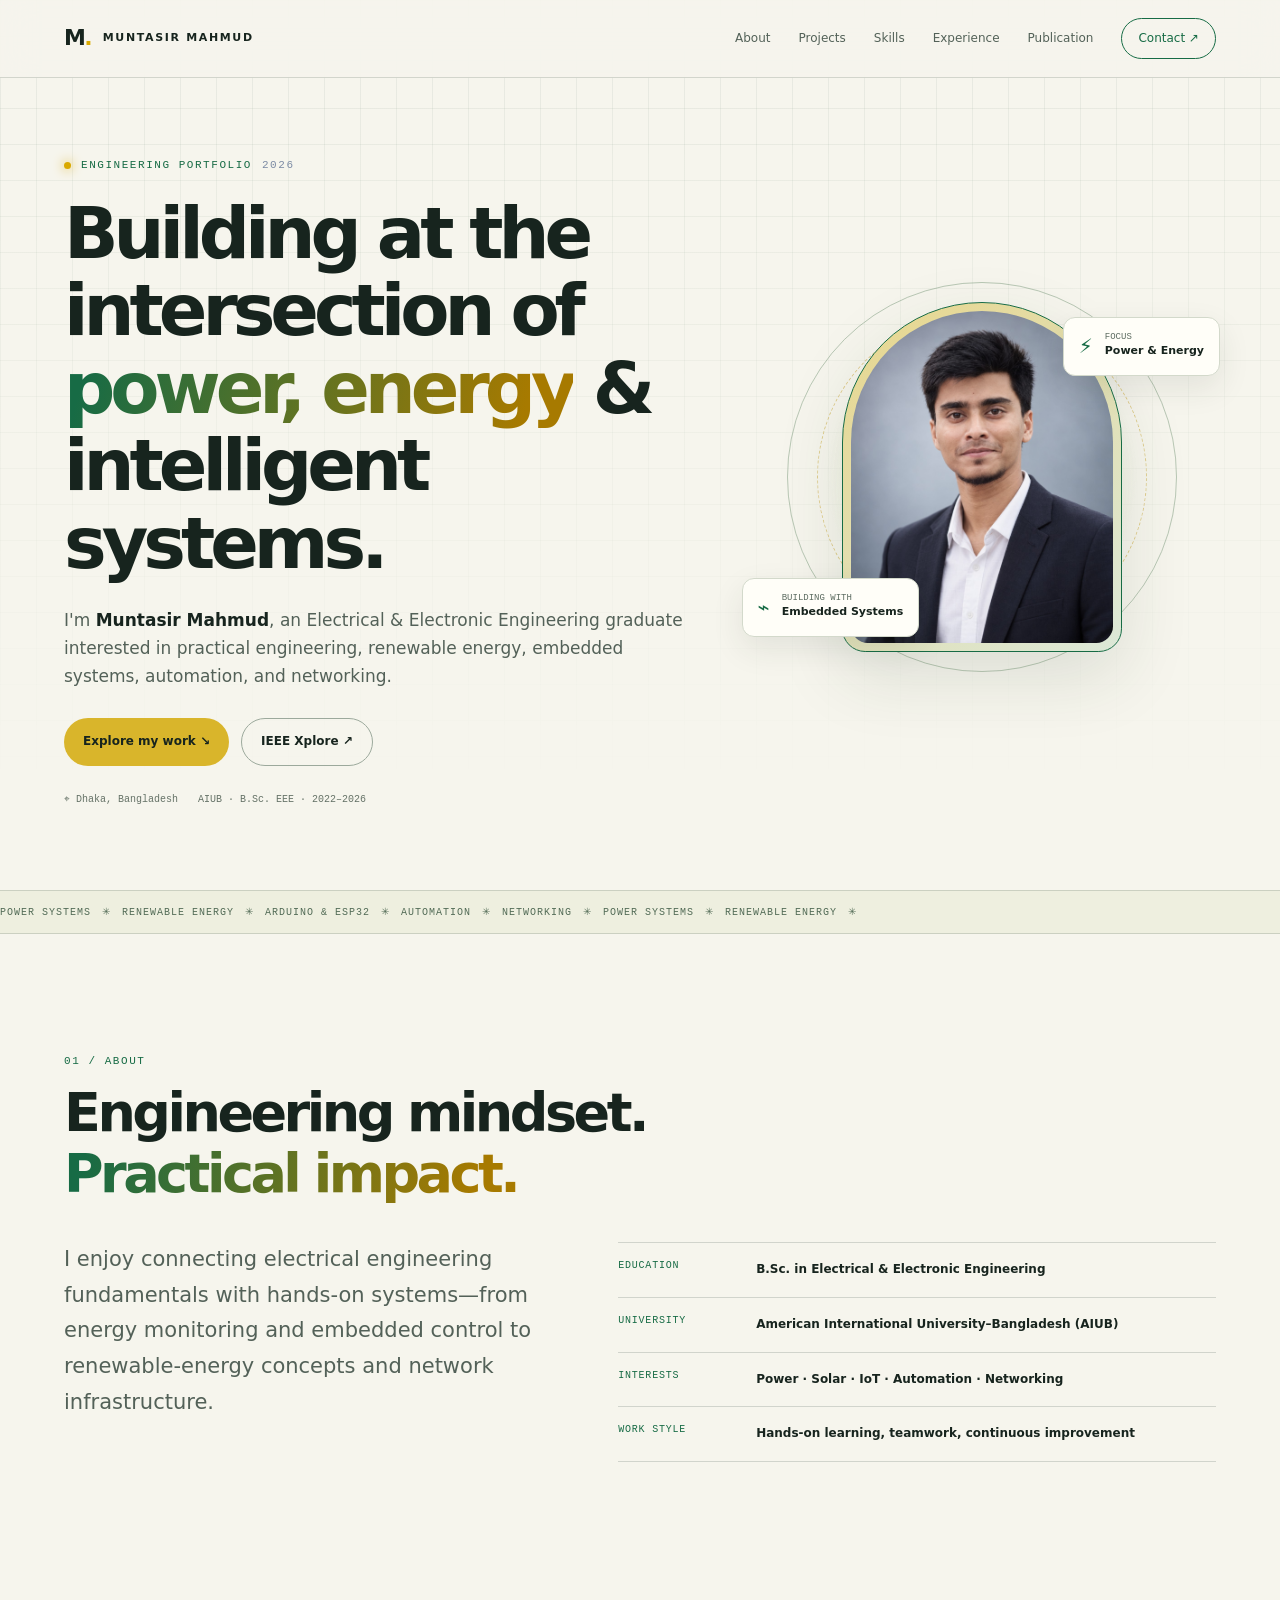
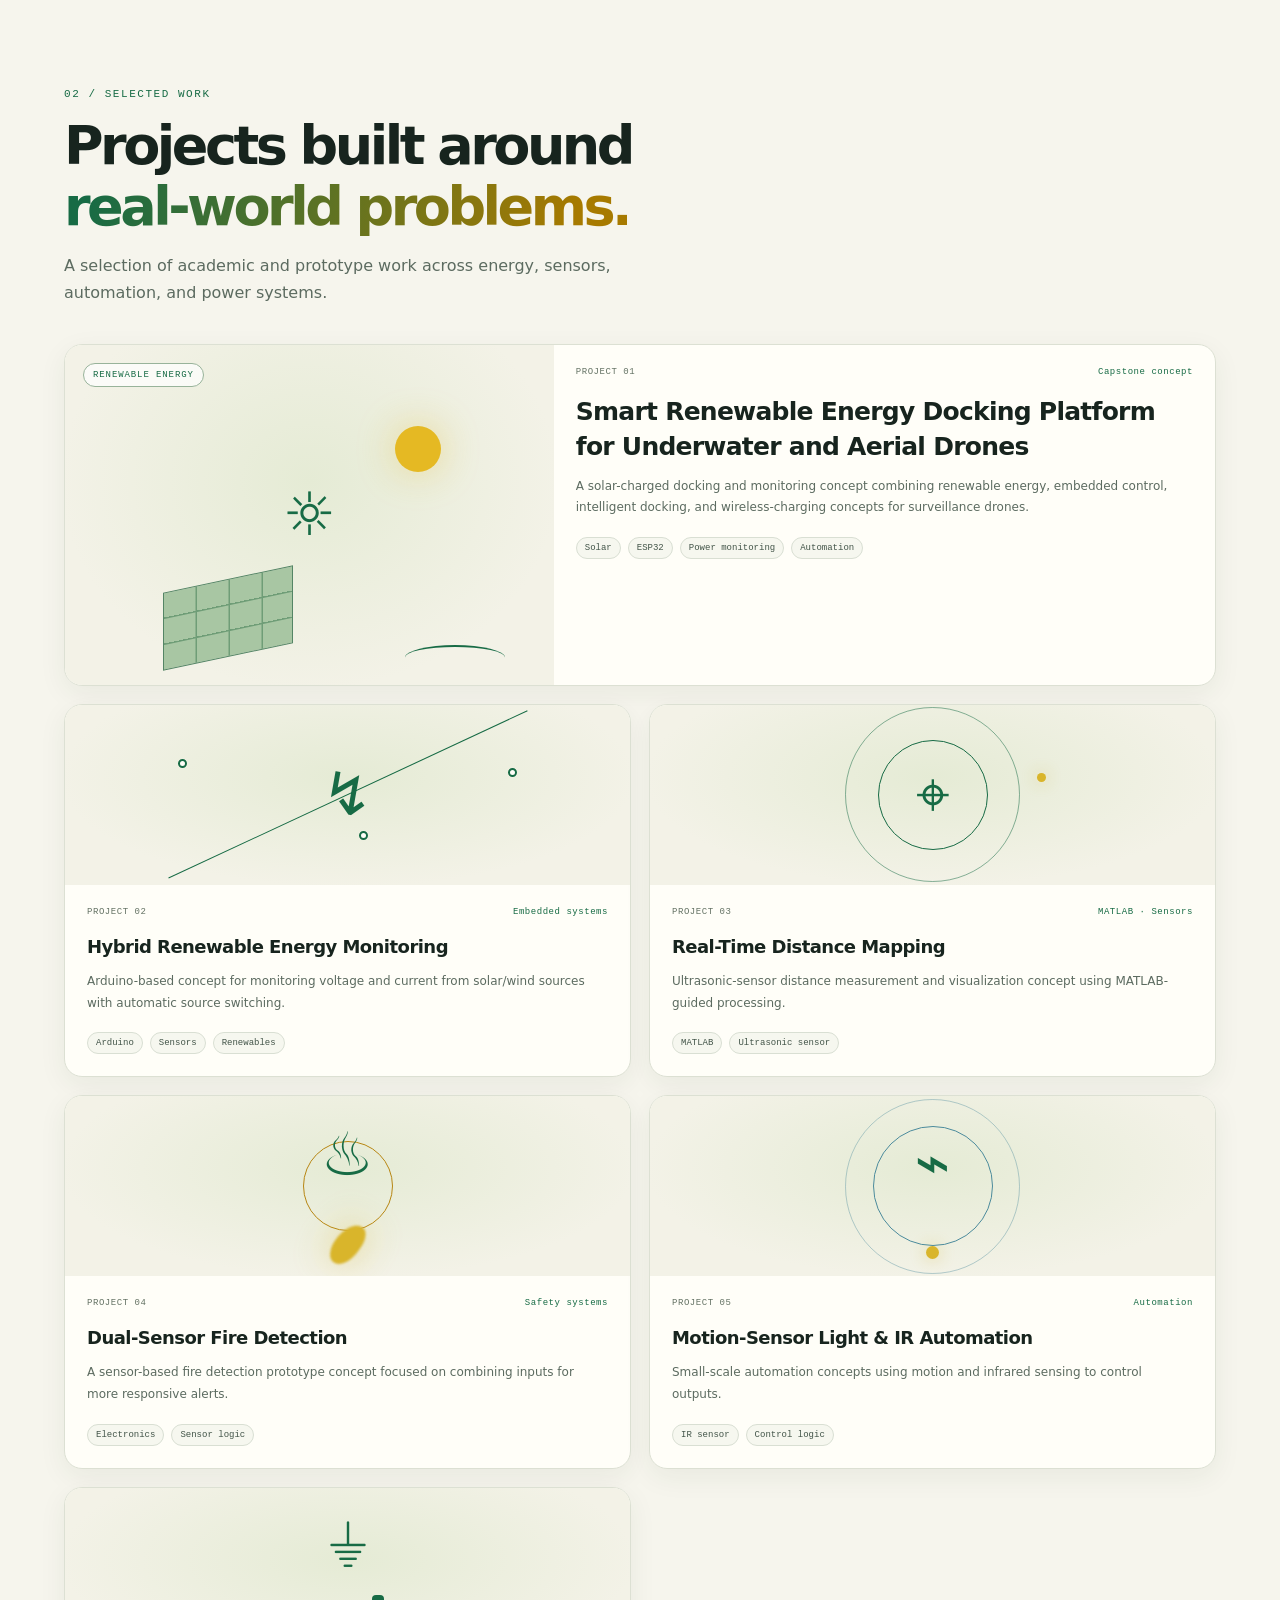
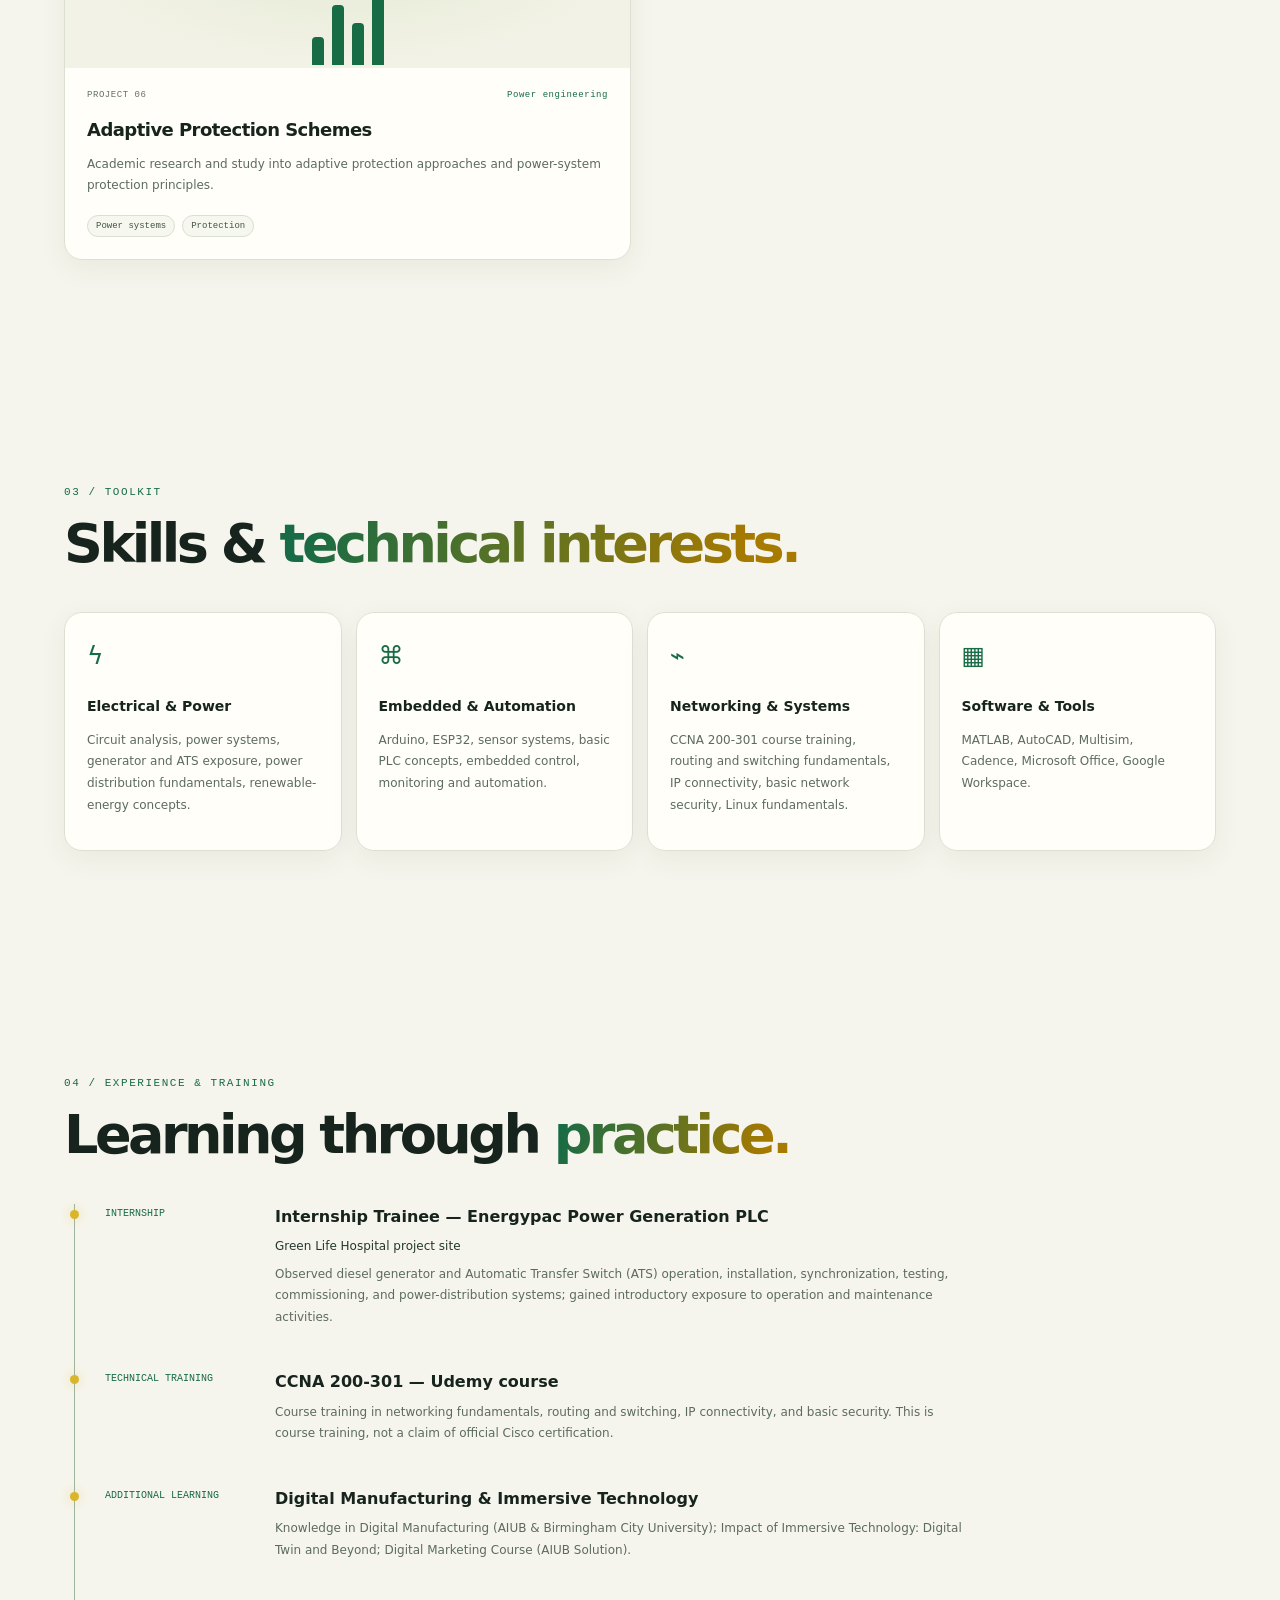
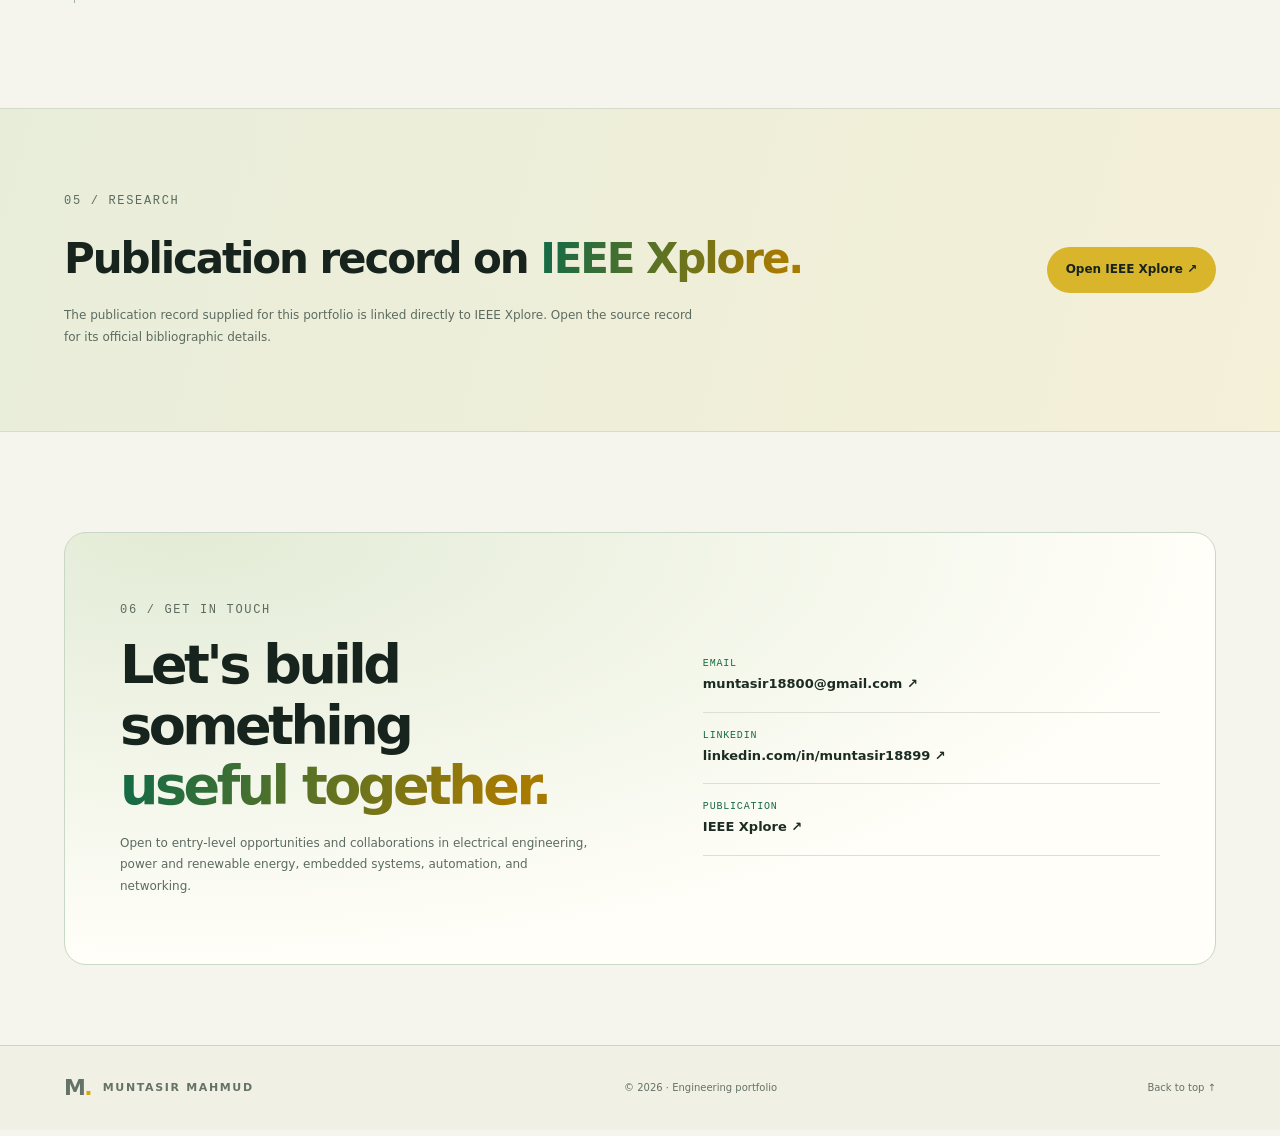
==== commit 34546d54: "Use uploaded original-resolution portfolio headshot" ====
--- a/index.html
+++ b/index.html
@@ -13,7 +13,7 @@
 <div class="grid-bg" aria-hidden="true"></div>
 <header class="topbar"><a class="brand" href="#home"><span class="brand-mark">M<span>.</span></span><span>MUNTASIR MAHMUD</span></a><button class="menu-toggle" aria-label="Toggle navigation" aria-expanded="false">☰</button><nav class="nav"><a href="#about">About</a><a href="#projects">Projects</a><a href="#skills">Skills</a><a href="#experience">Experience</a><a href="#publication">Publication</a><a class="nav-cta" href="#contact">Contact ↗</a></nav></header>
 <main>
-<section class="hero section-wrap" id="home"><div class="hero-copy reveal"><p class="eyebrow"><span class="pulse"></span> ENGINEERING PORTFOLIO <span class="eyebrow-year">2026</span></p><h1>Building at the intersection of <span class="gradient-text">power, energy</span> &amp; intelligent systems.</h1><p class="hero-lede">I'm <strong>Muntasir Mahmud</strong>, an Electrical &amp; Electronic Engineering graduate interested in practical engineering, renewable energy, embedded systems, automation, and networking.</p><div class="hero-actions"><a class="button button-primary" href="#projects">Explore my work ↘</a><a class="button button-ghost" href="https://ieeexplore.ieee.org/document/11703999" target="_blank" rel="noopener noreferrer">IEEE Xplore ↗</a></div><div class="hero-meta"><span>⌖ Dhaka, Bangladesh</span><span>AIUB · B.Sc. EEE · 2022–2026</span></div></div><div class="hero-visual reveal"><div class="orbit orbit-one"></div><div class="orbit orbit-two"></div><div class="portrait-frame"><img src="assets/muntasir-headshot.jpg" alt="Muntasir Mahmud profile portrait"></div><div class="floating-card card-top"><span class="mini-icon">⚡</span><div><small>FOCUS</small><b>Power &amp; Energy</b></div></div><div class="floating-card card-bottom"><span class="mini-icon">⌁</span><div><small>BUILDING WITH</small><b>Embedded Systems</b></div></div></div></section>
+<section class="hero section-wrap" id="home"><div class="hero-copy reveal"><p class="eyebrow"><span class="pulse"></span> ENGINEERING PORTFOLIO <span class="eyebrow-year">2026</span></p><h1>Building at the intersection of <span class="gradient-text">power, energy</span> &amp; intelligent systems.</h1><p class="hero-lede">I'm <strong>Muntasir Mahmud</strong>, an Electrical &amp; Electronic Engineering graduate interested in practical engineering, renewable energy, embedded systems, automation, and networking.</p><div class="hero-actions"><a class="button button-primary" href="#projects">Explore my work ↘</a><a class="button button-ghost" href="https://ieeexplore.ieee.org/document/11703999" target="_blank" rel="noopener noreferrer">IEEE Xplore ↗</a></div><div class="hero-meta"><span>⌖ Dhaka, Bangladesh</span><span>AIUB · B.Sc. EEE · 2022–2026</span></div></div><div class="hero-visual reveal"><div class="orbit orbit-one"></div><div class="orbit orbit-two"></div><div class="portrait-frame"><img src="assets/muntasir-headshot-original.png" alt="Muntasir Mahmud profile portrait"></div><div class="floating-card card-top"><span class="mini-icon">⚡</span><div><small>FOCUS</small><b>Power &amp; Energy</b></div></div><div class="floating-card card-bottom"><span class="mini-icon">⌁</span><div><small>BUILDING WITH</small><b>Embedded Systems</b></div></div></div></section>
 <div class="ticker"><div class="ticker-track">POWER SYSTEMS　✳　RENEWABLE ENERGY　✳　ARDUINO & ESP32　✳　AUTOMATION　✳　NETWORKING　✳　POWER SYSTEMS　✳　RENEWABLE ENERGY　✳</div></div>
 <section class="section section-wrap" id="about"><div class="section-heading reveal"><p class="eyebrow">01 / ABOUT</p><h2>Engineering mindset.<br><span class="gradient-text">Practical impact.</span></h2></div><div class="about-grid"><p class="about-lede reveal">I enjoy connecting electrical engineering fundamentals with hands-on systems—from energy monitoring and embedded control to renewable-energy concepts and network infrastructure.</p><div class="about-detail reveal"><div class="detail-row"><span>EDUCATION</span><strong>B.Sc. in Electrical &amp; Electronic Engineering</strong></div><div class="detail-row"><span>UNIVERSITY</span><strong>American International University–Bangladesh (AIUB)</strong></div><div class="detail-row"><span>INTERESTS</span><strong>Power · Solar · IoT · Automation · Networking</strong></div><div class="detail-row"><span>WORK STYLE</span><strong>Hands-on learning, teamwork, continuous improvement</strong></div></div></div></section>
 <section class="section section-wrap" id="projects"><div class="section-heading reveal"><p class="eyebrow">02 / SELECTED WORK</p><h2>Projects built around<br><span class="gradient-text">real-world problems.</span></h2><p class="section-intro">A selection of academic and prototype work across energy, sensors, automation, and power systems.</p></div><div class="project-grid">
--- a/styles.css
+++ b/styles.css
@@ -1 +1,20 @@
-:root{color-scheme:dark;--bg:#080d18;--panel:#101827;--line:rgba(184,204,232,.14);--text:#eef4ff;--muted:#9eacc2;--mint:#7df0c7;--blue:#7aa7ff;--mono:"DM Mono",monospace;--sans:Manrope,system-ui,sans-serif}*{box-sizing:border-box}html{scroll-behavior:smooth;scroll-padding-top:90px}body{margin:0;background:var(--bg);color:var(--text);font-family:var(--sans);line-height:1.65}a{color:inherit;text-decoration:none}.grid-bg{position:fixed;inset:0;z-index:-1;pointer-events:none;background-image:linear-gradient(rgba(132,163,205,.045) 1px,transparent 1px),linear-gradient(90deg,rgba(132,163,205,.045) 1px,transparent 1px);background-size:46px 46px;mask-image:linear-gradient(to bottom,black,transparent 85%)}.topbar{height:78px;padding:0 max(5vw,24px);display:flex;align-items:center;justify-content:space-between;border-bottom:1px solid var(--line);background:rgba(8,13,24,.82);backdrop-filter:blur(16px);position:sticky;top:0;z-index:20}.brand{display:flex;align-items:center;gap:12px;font-size:11px;letter-spacing:.15em;font-weight:800}.brand-mark{font-size:22px;letter-spacing:-.08em}.brand-mark span{color:var(--mint)}.nav{display:flex;align-items:center;gap:28px;font-size:12px;color:var(--muted)}.nav a:hover,.footer a:hover{color:var(--mint)}.nav-cta{border:1px solid #3a5d66;border-radius:30px;padding:10px 16px;color:var(--mint)!important}.menu-toggle{display:none;background:none;color:var(--text);border:0;font-size:25px}.section-wrap{width:min(1160px,90%);margin-inline:auto}.hero{min-height:690px;display:grid;grid-template-columns:1.15fr .85fr;gap:50px;align-items:center;padding-top:70px;padding-bottom:85px}.eyebrow{font:11px var(--mono);letter-spacing:.14em;color:var(--mint);display:flex;align-items:center;gap:10px}.pulse{width:7px;height:7px;border-radius:50%;background:var(--mint);box-shadow:0 0 15px var(--mint)}.eyebrow-year{color:#7c8ba4}.hero h1{font-size:clamp(42px,5.6vw,72px);line-height:1.08;letter-spacing:-.065em;margin:24px 0}.gradient-text{background:linear-gradient(100deg,var(--mint),var(--blue));-webkit-background-clip:text;background-clip:text;color:transparent}.hero-lede,.about-lede{font-size:17px;color:var(--muted);max-width:620px}.hero-lede strong{color:var(--text)}.hero-actions{display:flex;flex-wrap:wrap;gap:12px;margin:28px 0}.button{display:inline-flex;align-items:center;justify-content:center;border-radius:30px;padding:13px 19px;font-size:12px;font-weight:800;transition:transform .2s,background .2s}.button:hover{transform:translateY(-2px)}.button-primary{background:var(--mint);color:#082019}.button-ghost{border:1px solid var(--line);color:var(--text)}.hero-meta{display:flex;gap:20px;flex-wrap:wrap;color:#8797af;font:10px var(--mono);margin-top:28px}.hero-visual{height:420px;display:grid;place-items:center;position:relative}.portrait-frame{width:min(280px,72%);aspect-ratio:4/5;border:1px solid #365c65;border-radius:145px 145px 24px 24px;overflow:hidden;padding:8px;background:linear-gradient(140deg,#183a43,#131d30);box-shadow:0 30px 100px #0008;z-index:2}.portrait-frame img{width:100%;height:100%;object-fit:cover;border-radius:140px 140px 18px 18px;filter:saturate(.9)}.orbit{position:absolute;border:1px solid #426b7760;border-radius:50%;aspect-ratio:1}.orbit-one{width:390px}.orbit-two{width:330px;border-style:dashed;animation:spin 42s linear infinite}.floating-card{position:absolute;z-index:3;display:flex;align-items:center;gap:12px;padding:12px 15px;background:#111c2a;border:1px solid #314758;border-radius:12px;box-shadow:0 15px 40px #0006}.card-top{top:50px;right:-4px}.card-bottom{bottom:50px;left:-6px}.mini-icon{color:var(--mint);font-size:20px}.floating-card small,.floating-card b{display:block}.floating-card small{font:9px var(--mono);color:var(--muted)}.floating-card b{font-size:11px}.ticker{overflow:hidden;border-block:1px solid var(--line);padding:14px 0;color:#8798b0;font:10px var(--mono);letter-spacing:.1em;white-space:nowrap}.ticker-track{width:max-content;animation:marquee 34s linear infinite}.section{padding-top:110px;padding-bottom:105px}.section-heading{margin-bottom:38px}.section-heading h2,.contact-box h2{font-size:clamp(34px,4.4vw,54px);letter-spacing:-.06em;line-height:1.12;margin:16px 0}.section-intro{color:var(--muted);max-width:590px}.about-grid{display:grid;grid-template-columns:.9fr 1.1fr;gap:65px}.about-lede{font-size:21px;line-height:1.7;margin-top:0}.about-detail{border-top:1px solid var(--line)}.detail-row{display:grid;grid-template-columns:120px 1fr;gap:18px;padding:17px 0;border-bottom:1px solid var(--line)}.detail-row span,.contact-line span{font:10px var(--mono);letter-spacing:.08em;color:var(--mint)}.detail-row strong{font-size:12px;font-weight:600}.project-grid{display:grid;grid-template-columns:repeat(2,minmax(0,1fr));gap:18px}.project-card,.skill-card{background:linear-gradient(145deg,#111b2a,#0d1421);border:1px solid var(--line);border-radius:18px;overflow:hidden;transition:transform .25s,border-color .25s}.project-card:hover,.skill-card:hover{transform:translateY(-4px);border-color:#426e75}.project-featured{grid-column:span 2;display:grid;grid-template-columns:.85fr 1.15fr}.project-art{min-height:180px;position:relative;overflow:hidden;display:grid;place-items:center;background:radial-gradient(ellipse at 50% 40%,#193a42,#0b1423 70%)}.project-featured .project-art{min-height:340px}.project-symbol{font-size:60px;color:var(--mint);text-shadow:0 0 32px #7df0c755;z-index:2}.art-chip{position:absolute;top:18px;left:18px;font:9px var(--mono);letter-spacing:.1em;color:var(--mint);border:1px solid #426c68;padding:6px 9px;border-radius:20px}.energy-panel{position:absolute;width:130px;height:78px;bottom:28px;left:20%;border:1px solid #4b8b8a;background:repeating-linear-gradient(90deg,transparent 0 31px,#3a777c 32px 33px),repeating-linear-gradient(0deg,#193b4a 0 24px,#3a777c 25px 26px);transform:skewY(-12deg)}.energy-sun{position:absolute;width:46px;height:46px;right:23%;top:24%;border-radius:50%;background:#7df0c7;box-shadow:0 0 45px #7df0c777}.energy-wave{position:absolute;bottom:15px;right:10%;width:100px;height:25px;border-top:2px solid var(--blue);border-radius:50%}.circuit-line{position:absolute;width:70%;height:1px;background:#5bc9bd;transform:rotate(-25deg)}.circuit-node{position:absolute;width:9px;height:9px;border:2px solid var(--mint);border-radius:50%;background:#0c1825}.n1{top:30%;left:20%}.n2{right:20%;top:35%}.n3{left:52%;bottom:25%}.radar-ring{position:absolute;border:1px solid #5b9da3;border-radius:50%;aspect-ratio:1}.r1{width:110px}.r2{width:175px;opacity:.5}.radar-point{width:9px;height:9px;background:var(--mint);border-radius:50%;position:absolute;top:38%;right:30%;box-shadow:0 0 20px var(--mint)}.fire-ring{width:90px;height:90px;border:1px solid #e49d65;border-radius:50%;position:absolute}.fire-core{width:25px;height:45px;background:#ffb16c;border-radius:60% 40% 55% 45%;filter:blur(1px);box-shadow:0 0 45px #f87b3d;transform:rotate(35deg)}.motion-wave{position:absolute;width:120px;height:120px;border:1px solid #4c8b9c;border-radius:50%}.mw2{width:175px;height:175px;opacity:.4}.motion-center{width:13px;height:13px;background:var(--mint);border-radius:50%;box-shadow:0 0 20px var(--mint)}.protection-bars{display:flex;gap:8px;align-items:end;height:70px}.protection-bars i{display:block;width:12px;background:var(--mint);border-radius:4px 4px 0 0;height:40%}.protection-bars i:nth-child(2){height:85%}.protection-bars i:nth-child(3){height:60%}.protection-bars i:nth-child(4){height:100%}.project-content{padding:22px}.project-top{display:flex;justify-content:space-between;gap:12px;font:9px var(--mono);color:#8c9db4;letter-spacing:.06em}.project-type{color:var(--mint)}.project-content h3{font-size:18px;line-height:1.4;letter-spacing:-.03em;margin:17px 0 10px}.project-featured h3{font-size:25px}.project-content p,.skill-card p,.timeline-copy p,.publication-inner p,.contact-box p{color:var(--muted);font-size:12px;line-height:1.8}.tags{display:flex;flex-wrap:wrap;gap:7px;margin-top:18px}.tags span{font:9px var(--mono);color:#b4c5d8;border:1px solid var(--line);border-radius:20px;padding:5px 8px}.skills-grid{display:grid;grid-template-columns:repeat(4,1fr);gap:14px}.skill-card{padding:22px}.skill-icon{color:var(--mint);font-size:25px}.skill-card h3{font-size:14px;margin:18px 0 8px}.timeline{max-width:900px;margin-left:10px;border-left:1px solid #36565f}.timeline-item{position:relative;padding:0 0 35px 30px;display:grid;grid-template-columns:150px 1fr;gap:20px}.timeline-marker{position:absolute;left:-5px;top:6px;width:9px;height:9px;background:var(--mint);border-radius:50%;box-shadow:0 0 15px #7df0c777}.timeline-date{font:10px var(--mono);color:var(--mint);padding-top:4px}.timeline-copy h3{font-size:16px;margin:0 0 6px}.timeline-copy p{margin:6px 0}.timeline-sub{color:#d4dfed!important}.publication-section{padding:70px 0;background:linear-gradient(100deg,#10252b,#111a2a);border-block:1px solid var(--line)}.publication-inner{display:flex;align-items:center;justify-content:space-between;gap:35px}.publication-inner h2{font-size:clamp(28px,3.5vw,42px);letter-spacing:-.05em;margin:10px 0}.publication-inner p{max-width:640px}.contact-section{padding-top:100px;padding-bottom:80px}.contact-box{border:1px solid #2e4e58;border-radius:22px;padding:clamp(25px,5vw,55px);display:grid;grid-template-columns:1fr .85fr;gap:45px;background:radial-gradient(ellipse at 10% 0%,#19313a,#0d1422 65%)}.contact-box h2{margin-top:14px}.contact-box p{max-width:480px}.contact-actions{align-self:center}.contact-line{display:block;padding:17px 0;border-bottom:1px solid var(--line)}.contact-line span,.contact-line strong{display:block}.contact-line strong{font-size:13px;margin-top:4px}.footer{min-height:85px;border-top:1px solid var(--line);padding:20px 5%;display:flex;align-items:center;justify-content:space-between;gap:15px;color:#8291a8;font-size:10px}.reveal{opacity:1;transform:none}.js-ready .reveal{opacity:0;transform:translateY(14px);transition:opacity .7s,transform .7s}.js-ready .reveal.is-visible{opacity:1;transform:none}@keyframes spin{to{transform:rotate(360deg)}}@keyframes marquee{to{transform:translateX(-50%)}}@media(max-width:850px){.nav{gap:15px}.hero{gap:15px}.skills-grid{grid-template-columns:repeat(2,1fr)}.about-grid{gap:30px}.project-featured{grid-template-columns:1fr}.project-featured .project-art{min-height:240px}}@media(max-width:650px){.topbar{height:68px}.menu-toggle{display:block}.nav{display:none;position:absolute;top:67px;left:0;right:0;padding:20px 6%;background:#0c1422;border-bottom:1px solid var(--line);align-items:stretch;flex-direction:column;gap:18px}.nav.open{display:flex}.nav-cta{text-align:center}.hero{grid-template-columns:1fr;padding-top:55px;gap:10px}.hero h1{font-size:clamp(40px,12vw,60px)}.hero-visual{height:350px;order:-1}.portrait-frame{width:220px}.orbit-one{width:300px}.orbit-two{width:260px}.card-top{right:0;top:35px}.card-bottom{left:0;bottom:35px}.section{padding-top:75px;padding-bottom:70px}.about-grid,.contact-box{grid-template-columns:1fr;gap:25px}.project-grid{grid-template-columns:1fr}.project-featured{grid-column:auto}.project-featured h3{font-size:21px}.skills-grid{grid-template-columns:1fr 1fr;gap:9px}.skill-card{padding:16px}.timeline-item{grid-template-columns:1fr;gap:5px;padding-left:22px}.publication-inner{align-items:flex-start;flex-direction:column}.footer{flex-wrap:wrap}.detail-row{grid-template-columns:95px 1fr;gap:10px}}@media(prefers-reduced-motion:reduce){*,*::before,*::after{scroll-behavior:auto!important;animation:none!important;transition:none!important}}+:root{color-scheme:dark;--bg:#080d18;--panel:#101827;--line:rgba(184,204,232,.14);--text:#eef4ff;--muted:#9eacc2;--mint:#7df0c7;--blue:#7aa7ff;--mono:"DM Mono",monospace;--sans:Manrope,system-ui,sans-serif}*{box-sizing:border-box}html{scroll-behavior:smooth;scroll-padding-top:90px}body{margin:0;background:var(--bg);color:var(--text);font-family:var(--sans);line-height:1.65}a{color:inherit;text-decoration:none}.grid-bg{position:fixed;inset:0;z-index:-1;pointer-events:none;background-image:linear-gradient(rgba(132,163,205,.045) 1px,transparent 1px),linear-gradient(90deg,rgba(132,163,205,.045) 1px,transparent 1px);background-size:46px 46px;mask-image:linear-gradient(to bottom,black,transparent 85%)}.topbar{height:78px;padding:0 max(5vw,24px);display:flex;align-items:center;justify-content:space-between;border-bottom:1px solid var(--line);background:rgba(8,13,24,.82);backdrop-filter:blur(16px);position:sticky;top:0;z-index:20}.brand{display:flex;align-items:center;gap:12px;font-size:11px;letter-spacing:.15em;font-weight:800}.brand-mark{font-size:22px;letter-spacing:-.08em}.brand-mark span{color:var(--mint)}.nav{display:flex;align-items:center;gap:28px;font-size:12px;color:var(--muted)}.nav a:hover,.footer a:hover{color:var(--mint)}.nav-cta{border:1px solid #3a5d66;border-radius:30px;padding:10px 16px;color:var(--mint)!important}.menu-toggle{display:none;background:none;color:var(--text);border:0;font-size:25px}.section-wrap{width:min(1160px,90%);margin-inline:auto}.hero{min-height:690px;display:grid;grid-template-columns:1.15fr .85fr;gap:50px;align-items:center;padding-top:70px;padding-bottom:85px}.eyebrow{font:11px var(--mono);letter-spacing:.14em;color:var(--mint);display:flex;align-items:center;gap:10px}.pulse{width:7px;height:7px;border-radius:50%;background:var(--mint);box-shadow:0 0 15px var(--mint)}.eyebrow-year{color:#7c8ba4}.hero h1{font-size:clamp(42px,5.6vw,72px);line-height:1.08;letter-spacing:-.065em;margin:24px 0}.gradient-text{background:linear-gradient(100deg,var(--mint),var(--blue));-webkit-background-clip:text;background-clip:text;color:transparent}.hero-lede,.about-lede{font-size:17px;color:var(--muted);max-width:620px}.hero-lede strong{color:var(--text)}.hero-actions{display:flex;flex-wrap:wrap;gap:12px;margin:28px 0}.button{display:inline-flex;align-items:center;justify-content:center;border-radius:30px;padding:13px 19px;font-size:12px;font-weight:800;transition:transform .2s,background .2s}.button:hover{transform:translateY(-2px)}.button-primary{background:var(--mint);color:#082019}.button-ghost{border:1px solid var(--line);color:var(--text)}.hero-meta{display:flex;gap:20px;flex-wrap:wrap;color:#8797af;font:10px var(--mono);margin-top:28px}.hero-visual{height:420px;display:grid;place-items:center;position:relative}.portrait-frame{width:min(280px,72%);aspect-ratio:4/5;border:1px solid #365c65;border-radius:145px 145px 24px 24px;overflow:hidden;padding:8px;background:linear-gradient(140deg,#183a43,#131d30);box-shadow:0 30px 100px #0008;z-index:2}.portrait-frame img{width:100%;height:100%;object-fit:cover;border-radius:140px 140px 18px 18px;filter:saturate(.9)}.orbit{position:absolute;border:1px solid #426b7760;border-radius:50%;aspect-ratio:1}.orbit-one{width:390px}.orbit-two{width:330px;border-style:dashed;animation:spin 42s linear infinite}.floating-card{position:absolute;z-index:3;display:flex;align-items:center;gap:12px;padding:12px 15px;background:#111c2a;border:1px solid #314758;border-radius:12px;box-shadow:0 15px 40px #0006}.card-top{top:50px;right:-4px}.card-bottom{bottom:50px;left:-6px}.mini-icon{color:var(--mint);font-size:20px}.floating-card small,.floating-card b{display:block}.floating-card small{font:9px var(--mono);color:var(--muted)}.floating-card b{font-size:11px}.ticker{overflow:hidden;border-block:1px solid var(--line);padding:14px 0;color:#8798b0;font:10px var(--mono);letter-spacing:.1em;white-space:nowrap}.ticker-track{width:max-content;animation:marquee 34s linear infinite}.section{padding-top:110px;padding-bottom:105px}.section-heading{margin-bottom:38px}.section-heading h2,.contact-box h2{font-size:clamp(34px,4.4vw,54px);letter-spacing:-.06em;line-height:1.12;margin:16px 0}.section-intro{color:var(--muted);max-width:590px}.about-grid{display:grid;grid-template-columns:.9fr 1.1fr;gap:65px}.about-lede{font-size:21px;line-height:1.7;margin-top:0}.about-detail{border-top:1px solid var(--line)}.detail-row{display:grid;grid-template-columns:120px 1fr;gap:18px;padding:17px 0;border-bottom:1px solid var(--line)}.detail-row span,.contact-line span{font:10px var(--mono);letter-spacing:.08em;color:var(--mint)}.detail-row strong{font-size:12px;font-weight:600}.project-grid{display:grid;grid-template-columns:repeat(2,minmax(0,1fr));gap:18px}.project-card,.skill-card{background:linear-gradient(145deg,#111b2a,#0d1421);border:1px solid var(--line);border-radius:18px;overflow:hidden;transition:transform .25s,border-color .25s}.project-card:hover,.skill-card:hover{transform:translateY(-4px);border-color:#426e75}.project-featured{grid-column:span 2;display:grid;grid-template-columns:.85fr 1.15fr}.project-art{min-height:180px;position:relative;overflow:hidden;display:grid;place-items:center;background:radial-gradient(ellipse at 50% 40%,#193a42,#0b1423 70%)}.project-featured .project-art{min-height:340px}.project-symbol{font-size:60px;color:var(--mint);text-shadow:0 0 32px #7df0c755;z-index:2}.art-chip{position:absolute;top:18px;left:18px;font:9px var(--mono);letter-spacing:.1em;color:var(--mint);border:1px solid #426c68;padding:6px 9px;border-radius:20px}.energy-panel{position:absolute;width:130px;height:78px;bottom:28px;left:20%;border:1px solid #4b8b8a;background:repeating-linear-gradient(90deg,transparent 0 31px,#3a777c 32px 33px),repeating-linear-gradient(0deg,#193b4a 0 24px,#3a777c 25px 26px);transform:skewY(-12deg)}.energy-sun{position:absolute;width:46px;height:46px;right:23%;top:24%;border-radius:50%;background:#7df0c7;box-shadow:0 0 45px #7df0c777}.energy-wave{position:absolute;bottom:15px;right:10%;width:100px;height:25px;border-top:2px solid var(--blue);border-radius:50%}.circuit-line{position:absolute;width:70%;height:1px;background:#5bc9bd;transform:rotate(-25deg)}.circuit-node{position:absolute;width:9px;height:9px;border:2px solid var(--mint);border-radius:50%;background:#0c1825}.n1{top:30%;left:20%}.n2{right:20%;top:35%}.n3{left:52%;bottom:25%}.radar-ring{position:absolute;border:1px solid #5b9da3;border-radius:50%;aspect-ratio:1}.r1{width:110px}.r2{width:175px;opacity:.5}.radar-point{width:9px;height:9px;background:var(--mint);border-radius:50%;position:absolute;top:38%;right:30%;box-shadow:0 0 20px var(--mint)}.fire-ring{width:90px;height:90px;border:1px solid #e49d65;border-radius:50%;position:absolute}.fire-core{width:25px;height:45px;background:#ffb16c;border-radius:60% 40% 55% 45%;filter:blur(1px);box-shadow:0 0 45px #f87b3d;transform:rotate(35deg)}.motion-wave{position:absolute;width:120px;height:120px;border:1px solid #4c8b9c;border-radius:50%}.mw2{width:175px;height:175px;opacity:.4}.motion-center{width:13px;height:13px;background:var(--mint);border-radius:50%;box-shadow:0 0 20px var(--mint)}.protection-bars{display:flex;gap:8px;align-items:end;height:70px}.protection-bars i{display:block;width:12px;background:var(--mint);border-radius:4px 4px 0 0;height:40%}.protection-bars i:nth-child(2){height:85%}.protection-bars i:nth-child(3){height:60%}.protection-bars i:nth-child(4){height:100%}.project-content{padding:22px}.project-top{display:flex;justify-content:space-between;gap:12px;font:9px var(--mono);color:#8c9db4;letter-spacing:.06em}.project-type{color:var(--mint)}.project-content h3{font-size:18px;line-height:1.4;letter-spacing:-.03em;margin:17px 0 10px}.project-featured h3{font-size:25px}.project-content p,.skill-card p,.timeline-copy p,.publication-inner p,.contact-box p{color:var(--muted);font-size:12px;line-height:1.8}.tags{display:flex;flex-wrap:wrap;gap:7px;margin-top:18px}.tags span{font:9px var(--mono);color:#b4c5d8;border:1px solid var(--line);border-radius:20px;padding:5px 8px}.skills-grid{display:grid;grid-template-columns:repeat(4,1fr);gap:14px}.skill-card{padding:22px}.skill-icon{color:var(--mint);font-size:25px}.skill-card h3{font-size:14px;margin:18px 0 8px}.timeline{max-width:900px;margin-left:10px;border-left:1px solid #36565f}.timeline-item{position:relative;padding:0 0 35px 30px;display:grid;grid-template-columns:150px 1fr;gap:20px}.timeline-marker{position:absolute;left:-5px;top:6px;width:9px;height:9px;background:var(--mint);border-radius:50%;box-shadow:0 0 15px #7df0c777}.timeline-date{font:10px var(--mono);color:var(--mint);padding-top:4px}.timeline-copy h3{font-size:16px;margin:0 0 6px}.timeline-copy p{margin:6px 0}.timeline-sub{color:#d4dfed!important}.publication-section{padding:70px 0;background:linear-gradient(100deg,#10252b,#111a2a);border-block:1px solid var(--line)}.publication-inner{display:flex;align-items:center;justify-content:space-between;gap:35px}.publication-inner h2{font-size:clamp(28px,3.5vw,42px);letter-spacing:-.05em;margin:10px 0}.publication-inner p{max-width:640px}.contact-section{padding-top:100px;padding-bottom:80px}.contact-box{border:1px solid #2e4e58;border-radius:22px;padding:clamp(25px,5vw,55px);display:grid;grid-template-columns:1fr .85fr;gap:45px;background:radial-gradient(ellipse at 10% 0%,#19313a,#0d1422 65%)}.contact-box h2{margin-top:14px}.contact-box p{max-width:480px}.contact-actions{align-self:center}.contact-line{display:block;padding:17px 0;border-bottom:1px solid var(--line)}.contact-line span,.contact-line strong{display:block}.contact-line strong{font-size:13px;margin-top:4px}.footer{min-height:85px;border-top:1px solid var(--line);padding:20px 5%;display:flex;align-items:center;justify-content:space-between;gap:15px;color:#8291a8;font-size:10px}.reveal{opacity:1;transform:none}.js-ready .reveal{opacity:0;transform:translateY(14px);transition:opacity .7s,transform .7s}.js-ready .reveal.is-visible{opacity:1;transform:none}@keyframes spin{to{transform:rotate(360deg)}}@keyframes marquee{to{transform:translateX(-50%)}}@media(max-width:850px){.nav{gap:15px}.hero{gap:15px}.skills-grid{grid-template-columns:repeat(2,1fr)}.about-grid{gap:30px}.project-featured{grid-template-columns:1fr}.project-featured .project-art{min-height:240px}}@media(max-width:650px){.topbar{height:68px}.menu-toggle{display:block}.nav{display:none;position:absolute;top:67px;left:0;right:0;padding:20px 6%;background:#0c1422;border-bottom:1px solid var(--line);align-items:stretch;flex-direction:column;gap:18px}.nav.open{display:flex}.nav-cta{text-align:center}.hero{grid-template-columns:1fr;padding-top:55px;gap:10px}.hero h1{font-size:clamp(40px,12vw,60px)}.hero-visual{height:350px;order:-1}.portrait-frame{width:220px}.orbit-one{width:300px}.orbit-two{width:260px}.card-top{right:0;top:35px}.card-bottom{left:0;bottom:35px}.section{padding-top:75px;padding-bottom:70px}.about-grid,.contact-box{grid-template-columns:1fr;gap:25px}.project-grid{grid-template-columns:1fr}.project-featured{grid-column:auto}.project-featured h3{font-size:21px}.skills-grid{grid-template-columns:1fr 1fr;gap:9px}.skill-card{padding:16px}.timeline-item{grid-template-columns:1fr;gap:5px;padding-left:22px}.publication-inner{align-items:flex-start;flex-direction:column}.footer{flex-wrap:wrap}.detail-row{grid-template-columns:95px 1fr;gap:10px}}@media(prefers-reduced-motion:reduce){*,*::before,*::after{scroll-behavior:auto!important;animation:none!important;transition:none!important}}
+/* Professional electrical + networking visual refresh */
+:root{color-scheme:light;--bg:#f6f5ed;--panel:#fffef8;--line:rgba(31,53,43,.17);--text:#17241e;--muted:#5c6b60;--mint:#176b45;--blue:#e7b925;--mono:"IBM Plex Mono",monospace;--sans:"Space Grotesk",system-ui,sans-serif}
+body{background:var(--bg);color:var(--text);font-family:var(--sans)}
+.grid-bg{background-image:linear-gradient(rgba(32,79,52,.07) 1px,transparent 1px),linear-gradient(90deg,rgba(32,79,52,.07) 1px,transparent 1px);background-size:36px 36px;mask-image:linear-gradient(to bottom,#000,transparent 88%)}
+.topbar{background:rgba(246,245,237,.91);border-bottom:1px solid var(--line)}
+.brand-mark span{color:#d9a900}.nav{color:#536158}.nav a:hover,.footer a:hover{color:#176b45}.nav-cta{border-color:#176b45;color:#176b45!important}
+.eyebrow{color:#176b45}.pulse{background:#d9a900;box-shadow:0 0 12px #d9a900}.hero h1{letter-spacing:-.07em;font-weight:700}.gradient-text{background:linear-gradient(105deg,#176b45 5%,#a77a00 90%);-webkit-background-clip:text;background-clip:text;color:transparent}
+.hero-lede,.about-lede{color:#536158}.hero-meta{color:#657267}.button-primary{background:#d9b52b;color:#17241e}.button-primary:hover{background:#edca43}.button-ghost{border-color:#9ca99c;color:#17241e}
+.hero-visual:before{content:"";position:absolute;width:310px;height:310px;border-radius:50%;background:radial-gradient(circle,#d7e5c5 0,#edf0dd 50%,transparent 72%);z-index:0}
+.portrait-frame{border-color:#176b45;background:linear-gradient(140deg,#e8d68c,#dce8d8);box-shadow:0 24px 70px #233b241f}.portrait-frame img{object-position:center}
+.orbit{border-color:#7c9a7c80}.orbit-two{border-color:#c8a42e80}.floating-card{background:#fffef8;border-color:#d3d9cb;box-shadow:0 12px 32px #263a2918}.mini-icon{color:#176b45}
+.ticker{border-color:var(--line);color:#526b56;background:#eeefdf}.section-heading h2,.contact-box h2{font-weight:700;letter-spacing:-.065em}
+.project-card,.skill-card{background:#fffef8;border-color:#dce0d3;box-shadow:0 8px 28px #203a2410}.project-card:hover,.skill-card:hover{border-color:#176b45;box-shadow:0 14px 34px #203a241b}
+.project-art{background:radial-gradient(ellipse at 50% 40%,#e5ebd5,#f3f2e7 72%)}.project-symbol{color:#176b45;text-shadow:none}.art-chip{color:#176b45;border-color:#98b39a;background:#ffffffb8}.energy-panel{border-color:#548565;background:repeating-linear-gradient(90deg,transparent 0 31px,#6f9d77 32px 33px),repeating-linear-gradient(0deg,#a8c6a3 0 24px,#6f9d77 25px 26px)}.energy-sun{background:#e5b923;box-shadow:0 0 38px #e5b92366}.energy-wave{border-color:#176b45}.circuit-line{background:#176b45}.circuit-node{border-color:#176b45;background:#fffef8}.radar-ring{border-color:#176b45}.radar-point,.motion-center{background:#d9b52b;box-shadow:0 0 16px #d9b52b77}.fire-ring{border-color:#b78613}.fire-core{background:#d9b52b;box-shadow:0 0 35px #d9b52b77}.protection-bars i{background:#176b45}
+.project-top{color:#647264}.project-type{color:#176b45}.project-content p,.skill-card p,.timeline-copy p,.publication-inner p,.contact-box p{color:#5c6b60}.tags span{color:#425448;border-color:#d9dfd3;background:#f6f7ef}
+.skill-icon{color:#176b45}.timeline{border-left-color:#9db49d}.timeline-marker{background:#d9b52b;box-shadow:0 0 12px #d9b52b66}.timeline-date,.detail-row span,.contact-line span{color:#176b45}.timeline-sub{color:#25372c!important}
+.publication-section{background:linear-gradient(105deg,#e8edda,#f5f0d8);border-color:#d6dccd}.contact-box{border-color:#c9d7c6;background:radial-gradient(ellipse at 10% 0%,#e3ebd6,#fffef8 70%)}.contact-line{border-bottom-color:#dce0d3}.contact-line strong{color:#1d2c22}
+.footer{border-top-color:var(--line);color:#657267;background:#f0f0e5}
+@media(max-width:650px){.nav{background:#f6f5ed;border-bottom-color:var(--line)}.hero-visual:before{width:260px;height:260px}}
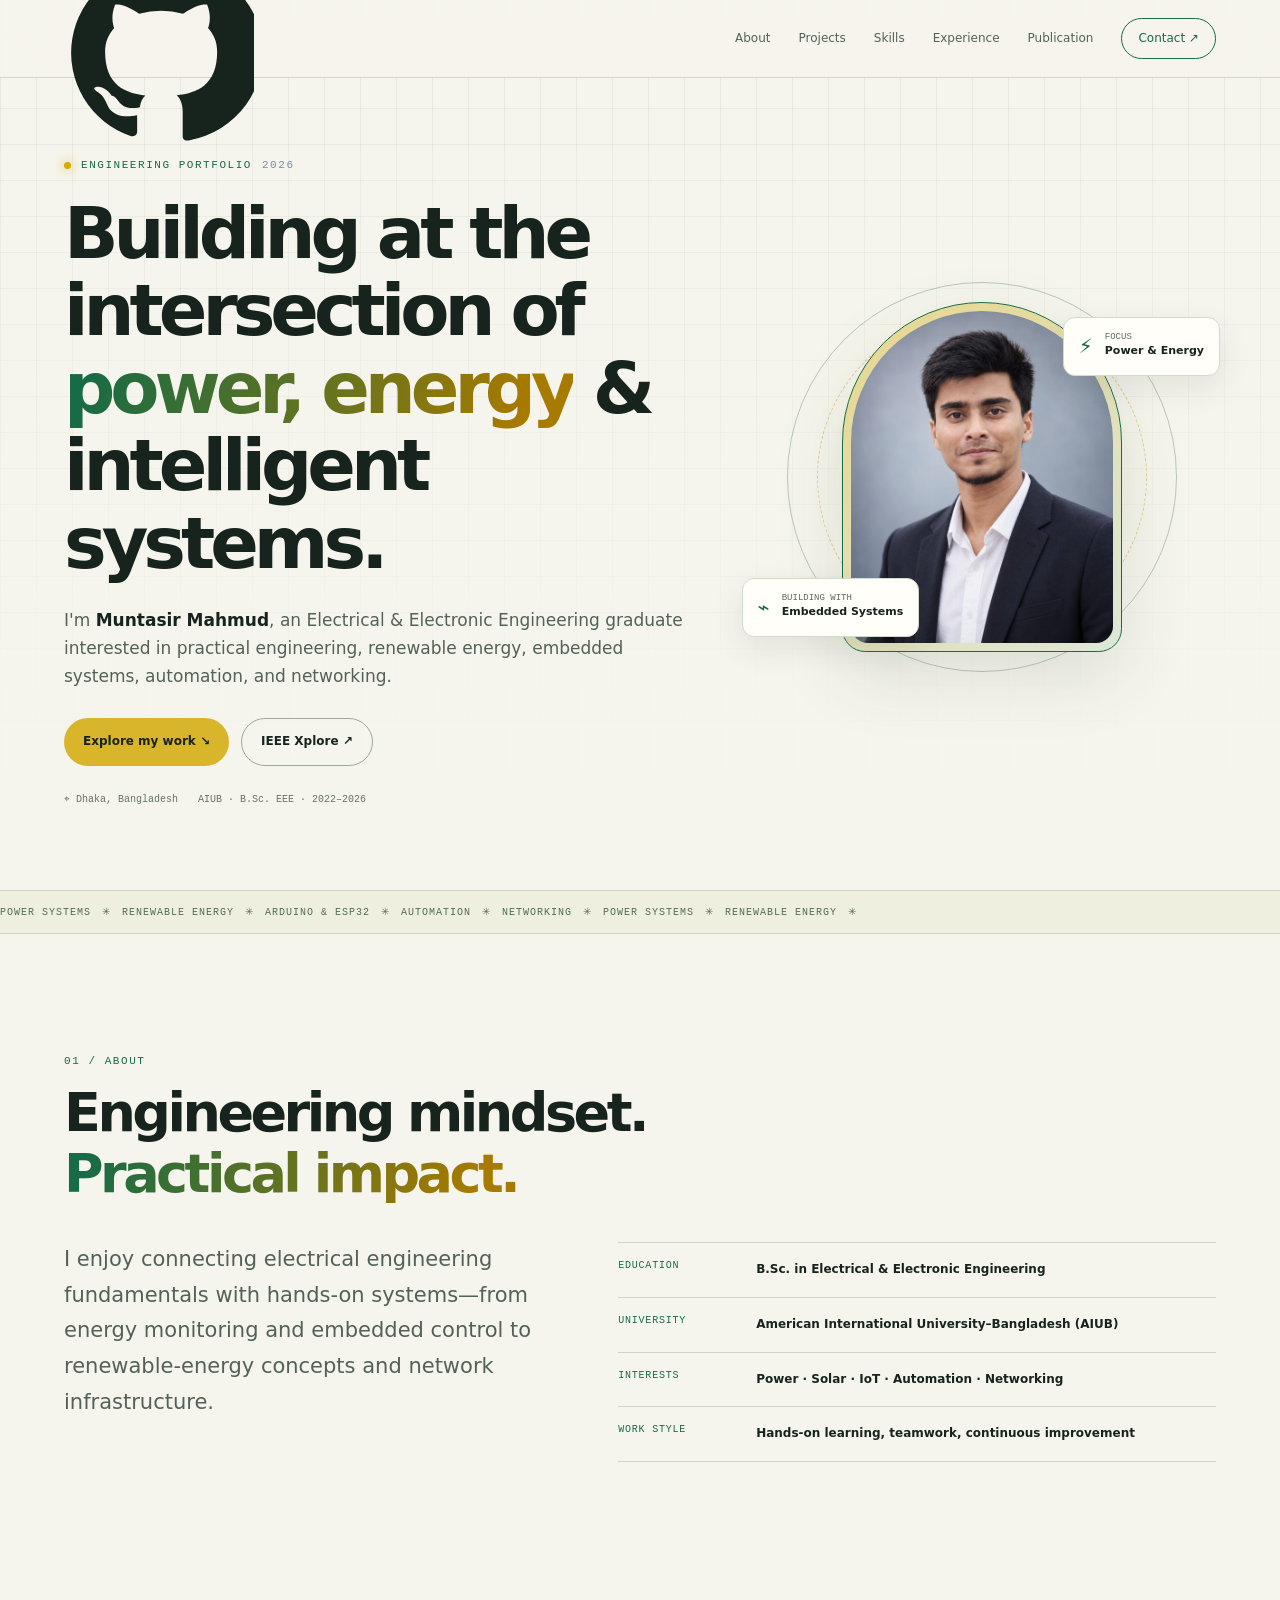
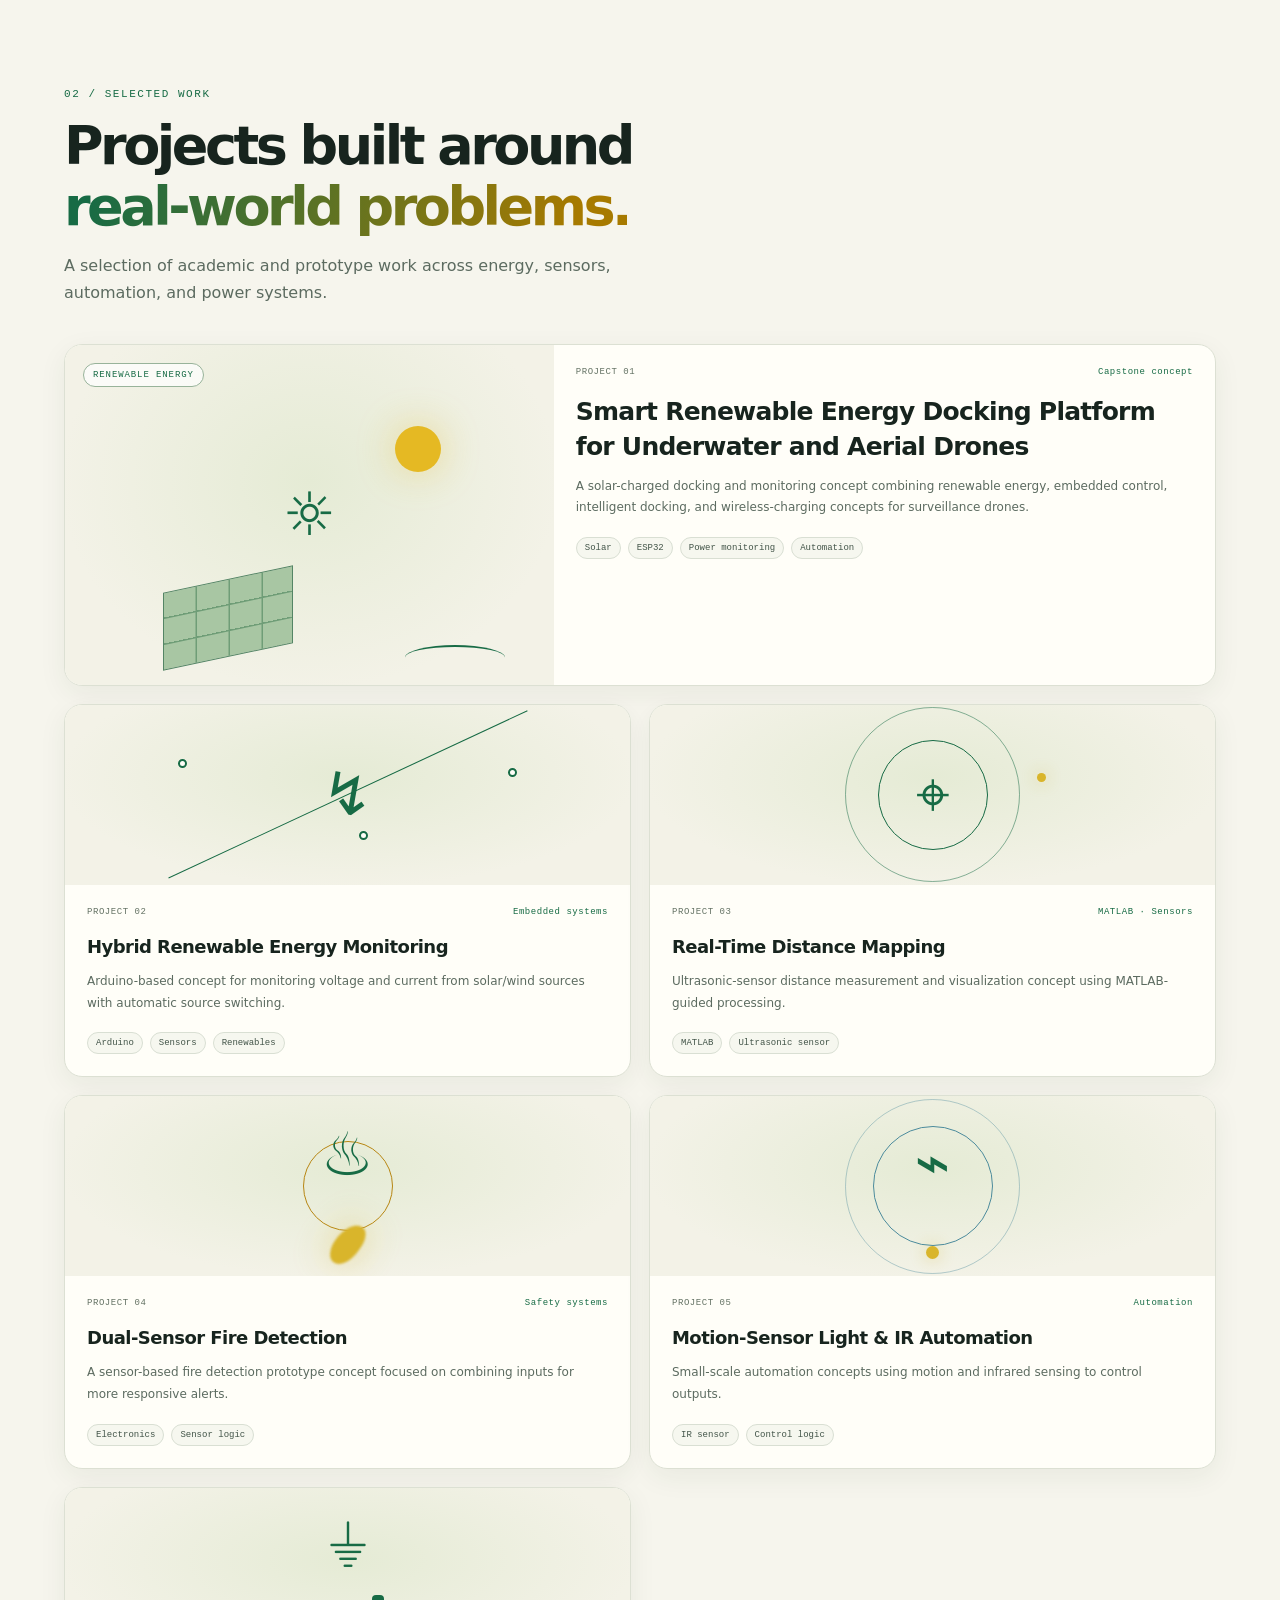
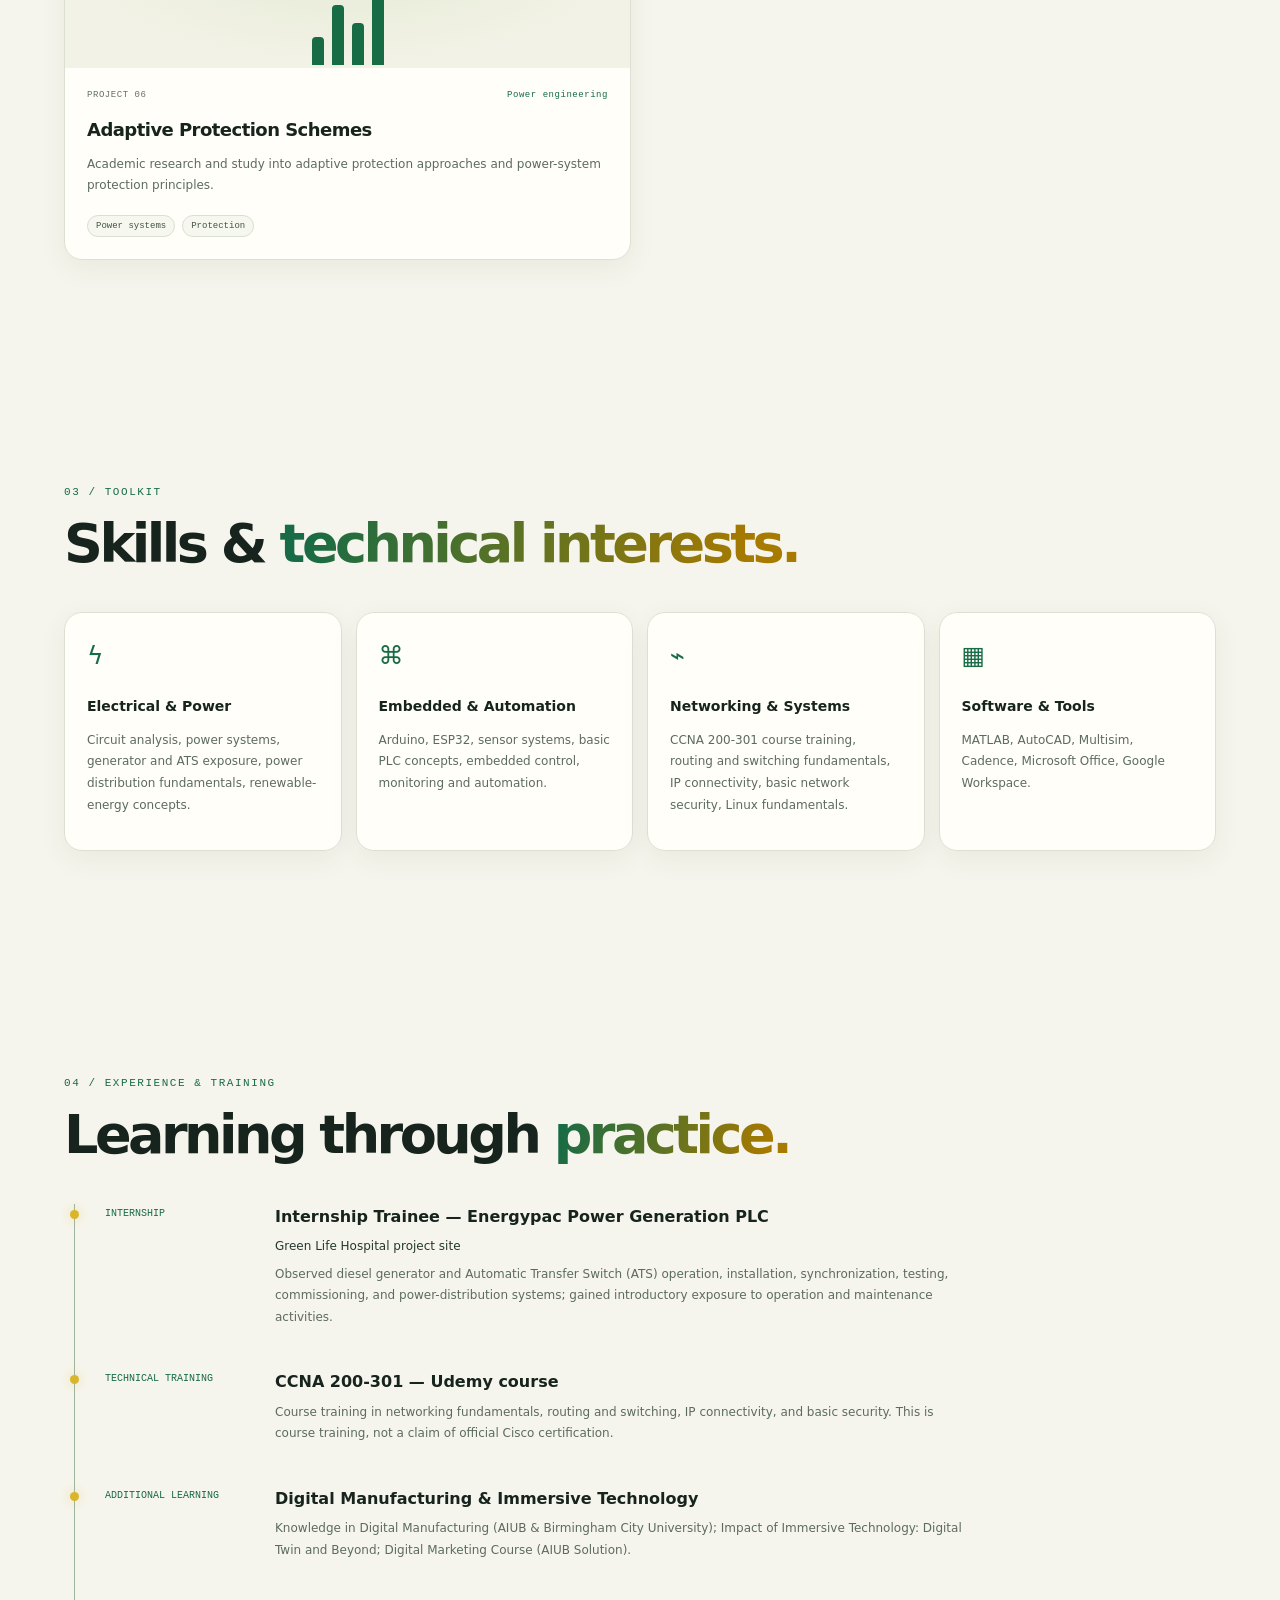
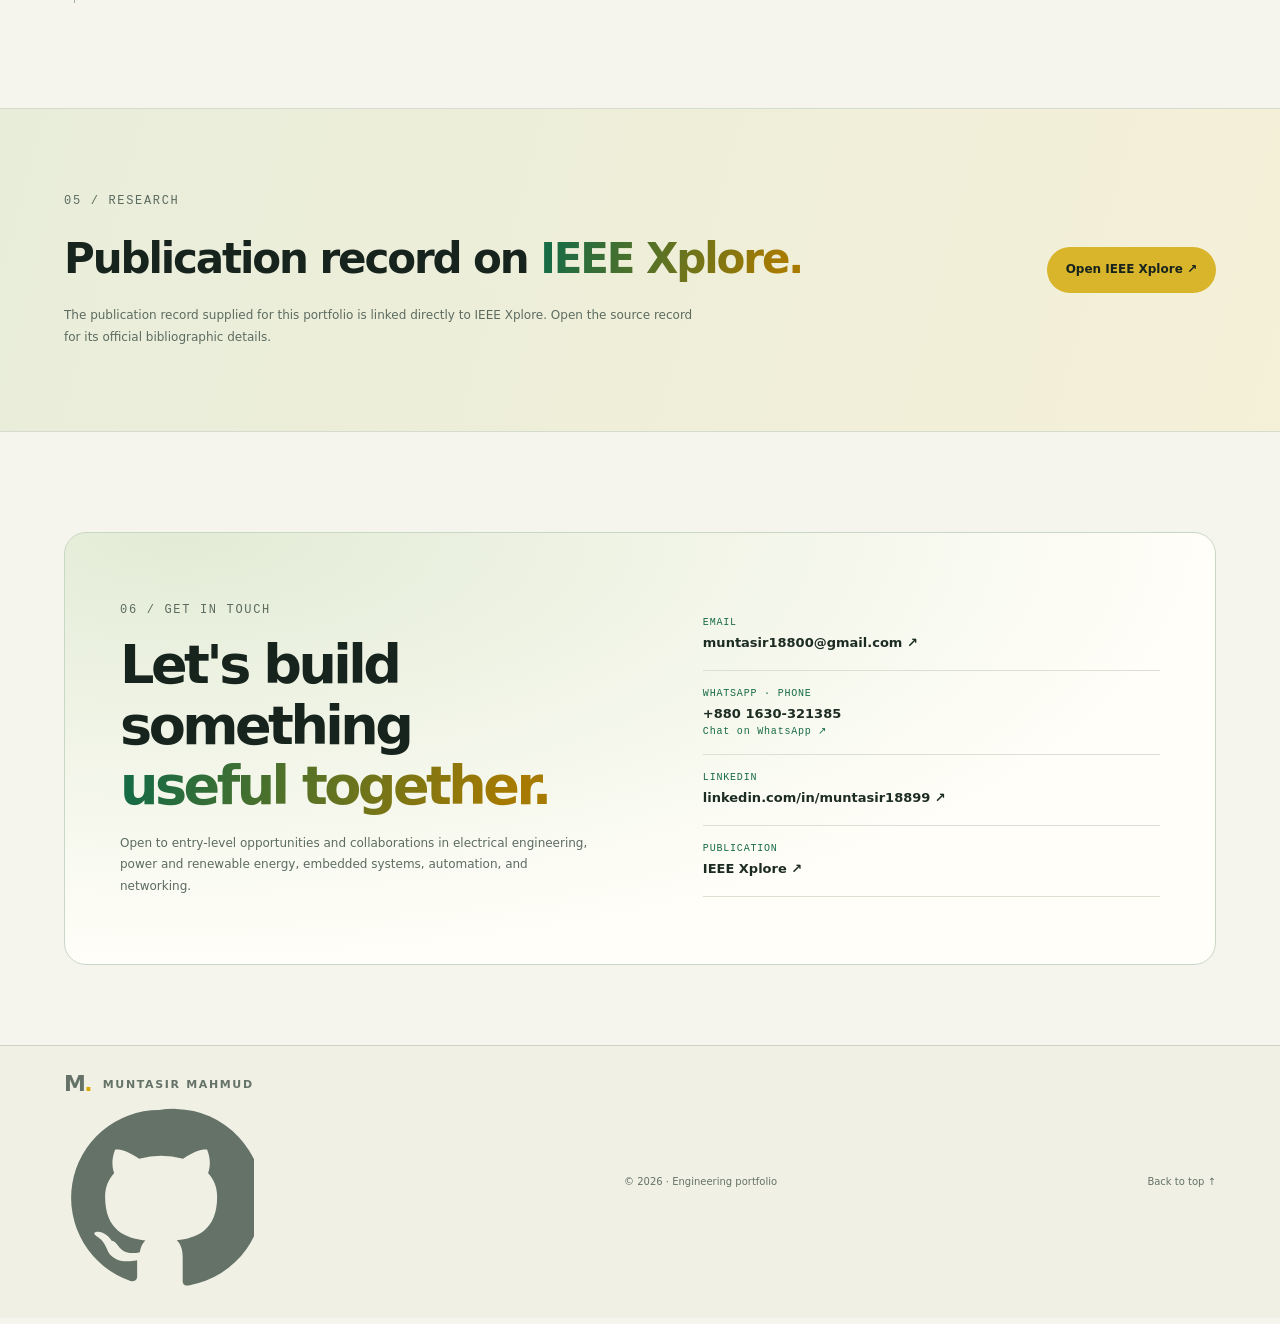
==== commit 0d8d905f: "Improve contact actions and integrate GitHub logo link" ====
--- a/index.html
+++ b/index.html
@@ -11,7 +11,7 @@
 </head>
 <body>
 <div class="grid-bg" aria-hidden="true"></div>
-<header class="topbar"><a class="brand" href="#home"><span class="brand-mark">M<span>.</span></span><span>MUNTASIR MAHMUD</span></a><button class="menu-toggle" aria-label="Toggle navigation" aria-expanded="false">☰</button><nav class="nav"><a href="#about">About</a><a href="#projects">Projects</a><a href="#skills">Skills</a><a href="#experience">Experience</a><a href="#publication">Publication</a><a class="nav-cta" href="#contact">Contact ↗</a></nav></header>
+<header class="topbar"><div class="brand-cluster"><a class="brand" href="#home"><span class="brand-mark">M<span>.</span></span><span>MUNTASIR MAHMUD</span></a><a class="github-logo-link" href="https://github.com/Muntasir13mun" target="_blank" rel="noopener noreferrer" aria-label="Visit Muntasir's GitHub profile" title="GitHub profile"><svg viewBox="0 0 24 24" aria-hidden="true"><path fill="currentColor" d="M12 .9a11.1 11.1 0 0 0-3.51 21.63c.55.1.76-.24.76-.54v-2.1c-3.1.68-3.76-1.31-3.76-1.31-.5-1.29-1.24-1.63-1.24-1.63-1.01-.69.08-.68.08-.68 1.12.08 1.71 1.15 1.71 1.15 1 .1.75 2.03 3.55 1.45.1-.72.39-1.21.7-1.49-2.48-.28-5.09-1.24-5.09-5.52 0-1.22.44-2.22 1.15-3-.12-.28-.5-1.42.11-2.96 0 0 .94-.3 3.05 1.15a10.6 10.6 0 0 1 5.55 0c2.11-1.45 3.05-1.15 3.05-1.15.61 1.54.23 2.68.11 2.96.72.78 1.15 1.78 1.15 3 0 4.29-2.62 5.23-5.11 5.51.4.35.75 1.03.75 2.08v3.08c0 .3.2.65.77.54A11.1 11.1 0 0 0 12 .9Z"/></svg></a></div><button class="menu-toggle" aria-label="Toggle navigation" aria-expanded="false">☰</button><nav class="nav"><a href="#about">About</a><a href="#projects">Projects</a><a href="#skills">Skills</a><a href="#experience">Experience</a><a href="#publication">Publication</a><a class="nav-cta" href="#contact">Contact ↗</a></nav></header>
 <main>
 <section class="hero section-wrap" id="home"><div class="hero-copy reveal"><p class="eyebrow"><span class="pulse"></span> ENGINEERING PORTFOLIO <span class="eyebrow-year">2026</span></p><h1>Building at the intersection of <span class="gradient-text">power, energy</span> &amp; intelligent systems.</h1><p class="hero-lede">I'm <strong>Muntasir Mahmud</strong>, an Electrical &amp; Electronic Engineering graduate interested in practical engineering, renewable energy, embedded systems, automation, and networking.</p><div class="hero-actions"><a class="button button-primary" href="#projects">Explore my work ↘</a><a class="button button-ghost" href="https://ieeexplore.ieee.org/document/11703999" target="_blank" rel="noopener noreferrer">IEEE Xplore ↗</a></div><div class="hero-meta"><span>⌖ Dhaka, Bangladesh</span><span>AIUB · B.Sc. EEE · 2022–2026</span></div></div><div class="hero-visual reveal"><div class="orbit orbit-one"></div><div class="orbit orbit-two"></div><div class="portrait-frame"><img src="assets/muntasir-headshot-original.png" alt="Muntasir Mahmud profile portrait"></div><div class="floating-card card-top"><span class="mini-icon">⚡</span><div><small>FOCUS</small><b>Power &amp; Energy</b></div></div><div class="floating-card card-bottom"><span class="mini-icon">⌁</span><div><small>BUILDING WITH</small><b>Embedded Systems</b></div></div></div></section>
 <div class="ticker"><div class="ticker-track">POWER SYSTEMS　✳　RENEWABLE ENERGY　✳　ARDUINO & ESP32　✳　AUTOMATION　✳　NETWORKING　✳　POWER SYSTEMS　✳　RENEWABLE ENERGY　✳</div></div>
@@ -27,6 +27,6 @@
 <section class="section section-wrap" id="skills"><div class="section-heading reveal"><p class="eyebrow">03 / TOOLKIT</p><h2>Skills &amp; <span class="gradient-text">technical interests.</span></h2></div><div class="skills-grid"><article class="skill-card reveal"><span class="skill-icon">ϟ</span><h3>Electrical &amp; Power</h3><p>Circuit analysis, power systems, generator and ATS exposure, power distribution fundamentals, renewable-energy concepts.</p></article><article class="skill-card reveal"><span class="skill-icon">⌘</span><h3>Embedded &amp; Automation</h3><p>Arduino, ESP32, sensor systems, basic PLC concepts, embedded control, monitoring and automation.</p></article><article class="skill-card reveal"><span class="skill-icon">⌁</span><h3>Networking &amp; Systems</h3><p>CCNA 200-301 course training, routing and switching fundamentals, IP connectivity, basic network security, Linux fundamentals.</p></article><article class="skill-card reveal"><span class="skill-icon">▦</span><h3>Software &amp; Tools</h3><p>MATLAB, AutoCAD, Multisim, Cadence, Microsoft Office, Google Workspace.</p></article></div></section>
 <section class="section section-wrap" id="experience"><div class="section-heading reveal"><p class="eyebrow">04 / EXPERIENCE &amp; TRAINING</p><h2>Learning through <span class="gradient-text">practice.</span></h2></div><div class="timeline"><article class="timeline-item reveal"><div class="timeline-marker"></div><div class="timeline-date">INTERNSHIP</div><div class="timeline-copy"><h3>Internship Trainee — Energypac Power Generation PLC</h3><p class="timeline-sub">Green Life Hospital project site</p><p>Observed diesel generator and Automatic Transfer Switch (ATS) operation, installation, synchronization, testing, commissioning, and power-distribution systems; gained introductory exposure to operation and maintenance activities.</p></div></article><article class="timeline-item reveal"><div class="timeline-marker"></div><div class="timeline-date">TECHNICAL TRAINING</div><div class="timeline-copy"><h3>CCNA 200-301 — Udemy course</h3><p>Course training in networking fundamentals, routing and switching, IP connectivity, and basic security. This is course training, not a claim of official Cisco certification.</p></div></article><article class="timeline-item reveal"><div class="timeline-marker"></div><div class="timeline-date">ADDITIONAL LEARNING</div><div class="timeline-copy"><h3>Digital Manufacturing &amp; Immersive Technology</h3><p>Knowledge in Digital Manufacturing (AIUB &amp; Birmingham City University); Impact of Immersive Technology: Digital Twin and Beyond; Digital Marketing Course (AIUB Solution).</p></div></article></div></section>
 <section class="publication-section" id="publication"><div class="section-wrap publication-inner reveal"><div><p class="eyebrow">05 / RESEARCH</p><h2>Publication record on <span class="gradient-text">IEEE Xplore.</span></h2><p>The publication record supplied for this portfolio is linked directly to IEEE Xplore. Open the source record for its official bibliographic details.</p></div><a class="button button-primary" href="https://ieeexplore.ieee.org/document/11703999" target="_blank" rel="noopener noreferrer">Open IEEE Xplore ↗</a></div></section>
-<section class="section-wrap contact-section" id="contact"><div class="contact-box reveal"><div><p class="eyebrow">06 / GET IN TOUCH</p><h2>Let's build something<br><span class="gradient-text">useful together.</span></h2><p>Open to entry-level opportunities and collaborations in electrical engineering, power and renewable energy, embedded systems, automation, and networking.</p></div><div class="contact-actions"><a class="contact-line" href="mailto:muntasir18800@gmail.com"><span>EMAIL</span><strong>muntasir18800@gmail.com ↗</strong></a><a class="contact-line" href="https://www.linkedin.com/in/muntasir18899/" target="_blank" rel="noopener noreferrer"><span>LINKEDIN</span><strong>linkedin.com/in/muntasir18899 ↗</strong></a><a class="contact-line" href="https://ieeexplore.ieee.org/document/11703999" target="_blank" rel="noopener noreferrer"><span>PUBLICATION</span><strong>IEEE Xplore ↗</strong></a></div></div></section>
-</main><footer class="footer"><a class="brand" href="#home"><span class="brand-mark">M<span>.</span></span><span>MUNTASIR MAHMUD</span></a><span>© 2026 · Engineering portfolio</span><a href="#home">Back to top ↑</a></footer>
+<section class="section-wrap contact-section" id="contact"><div class="contact-box reveal"><div><p class="eyebrow">06 / GET IN TOUCH</p><h2>Let's build something<br><span class="gradient-text">useful together.</span></h2><p>Open to entry-level opportunities and collaborations in electrical engineering, power and renewable energy, embedded systems, automation, and networking.</p></div><div class="contact-actions"><a class="contact-line" href="mailto:muntasir18800@gmail.com"><span>EMAIL</span><strong>muntasir18800@gmail.com ↗</strong></a><a class="contact-line whatsapp-line" href="https://wa.me/8801630321385" target="_blank" rel="noopener noreferrer"><span>WHATSAPP · PHONE</span><strong>+880 1630-321385 <span class="wa-badge">Chat on WhatsApp ↗</span></strong></a><a class="contact-line" href="https://www.linkedin.com/in/muntasir18899/" target="_blank" rel="noopener noreferrer"><span>LINKEDIN</span><strong>linkedin.com/in/muntasir18899 ↗</strong></a><a class="contact-line" href="https://ieeexplore.ieee.org/document/11703999" target="_blank" rel="noopener noreferrer"><span>PUBLICATION</span><strong>IEEE Xplore ↗</strong></a></div></div></section>
+</main><footer class="footer"><div class="brand-cluster"><a class="brand" href="#home"><span class="brand-mark">M<span>.</span></span><span>MUNTASIR MAHMUD</span></a><a class="github-logo-link" href="https://github.com/Muntasir13mun" target="_blank" rel="noopener noreferrer" aria-label="Visit Muntasir's GitHub profile" title="GitHub profile"><svg viewBox="0 0 24 24" aria-hidden="true"><path fill="currentColor" d="M12 .9a11.1 11.1 0 0 0-3.51 21.63c.55.1.76-.24.76-.54v-2.1c-3.1.68-3.76-1.31-3.76-1.31-.5-1.29-1.24-1.63-1.24-1.63-1.01-.69.08-.68.08-.68 1.12.08 1.71 1.15 1.71 1.15 1 .1.75 2.03 3.55 1.45.1-.72.39-1.21.7-1.49-2.48-.28-5.09-1.24-5.09-5.52 0-1.22.44-2.22 1.15-3-.12-.28-.5-1.42.11-2.96 0 0 .94-.3 3.05 1.15a10.6 10.6 0 0 1 5.55 0c2.11-1.45 3.05-1.15 3.05-1.15.61 1.54.23 2.68.11 2.96.72.78 1.15 1.78 1.15 3 0 4.29-2.62 5.23-5.11 5.51.4.35.75 1.03.75 2.08v3.08c0 .3.2.65.77.54A11.1 11.1 0 0 0 12 .9Z"/></svg></a></div><span>© 2026 · Engineering portfolio</span><a href="#home">Back to top ↑</a></footer>
 </body></html>
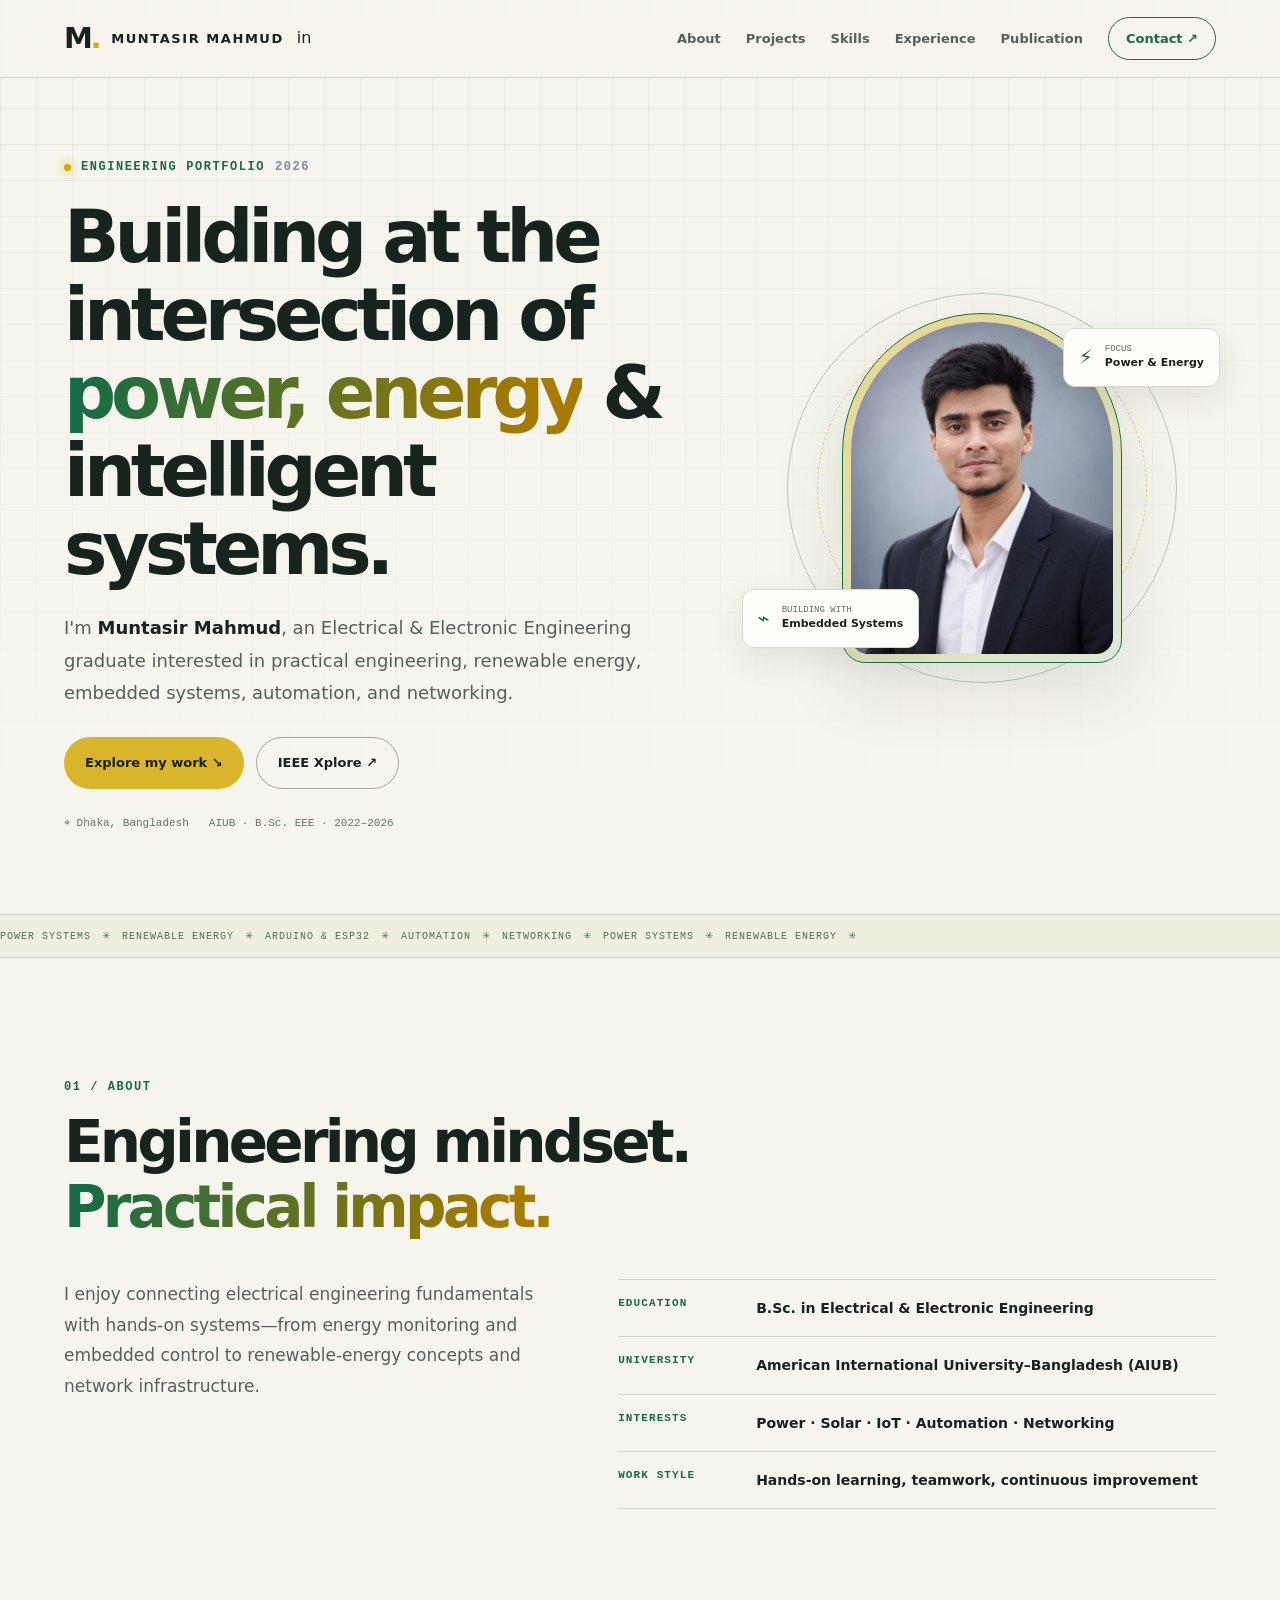
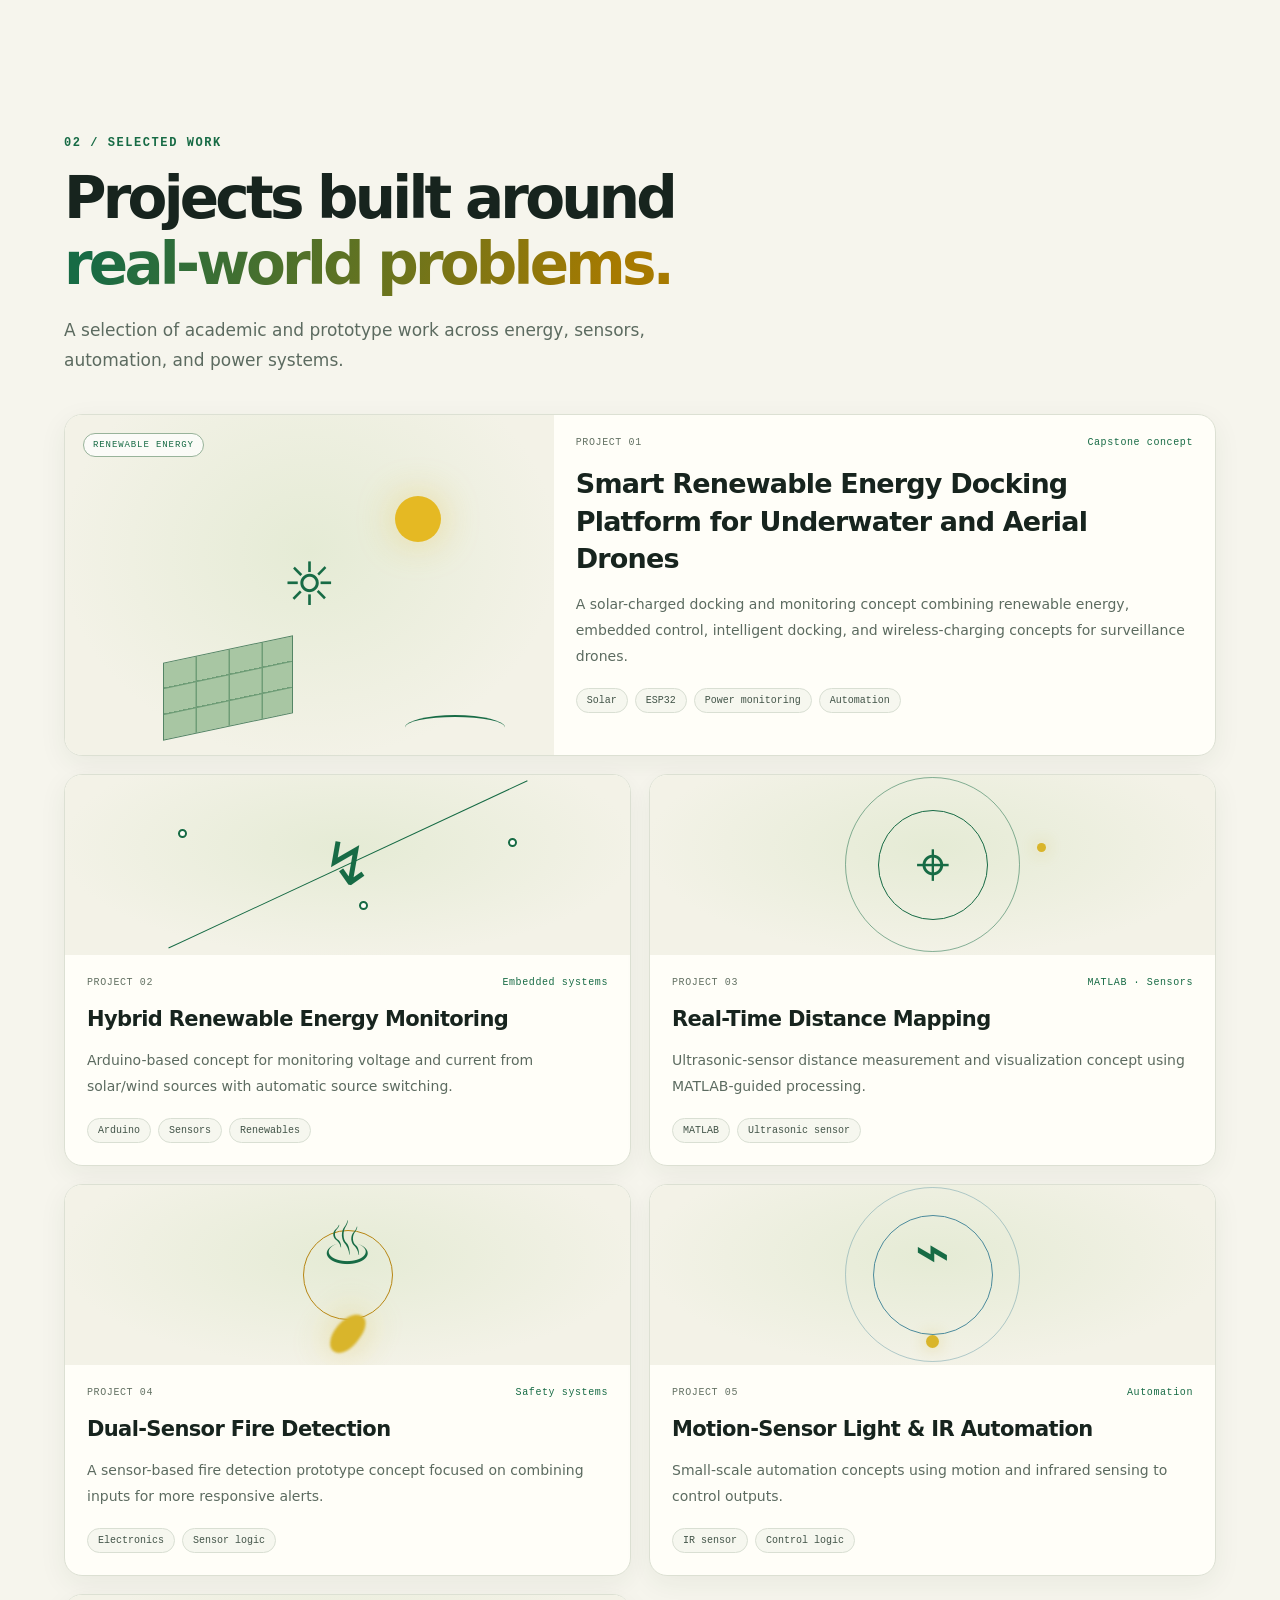
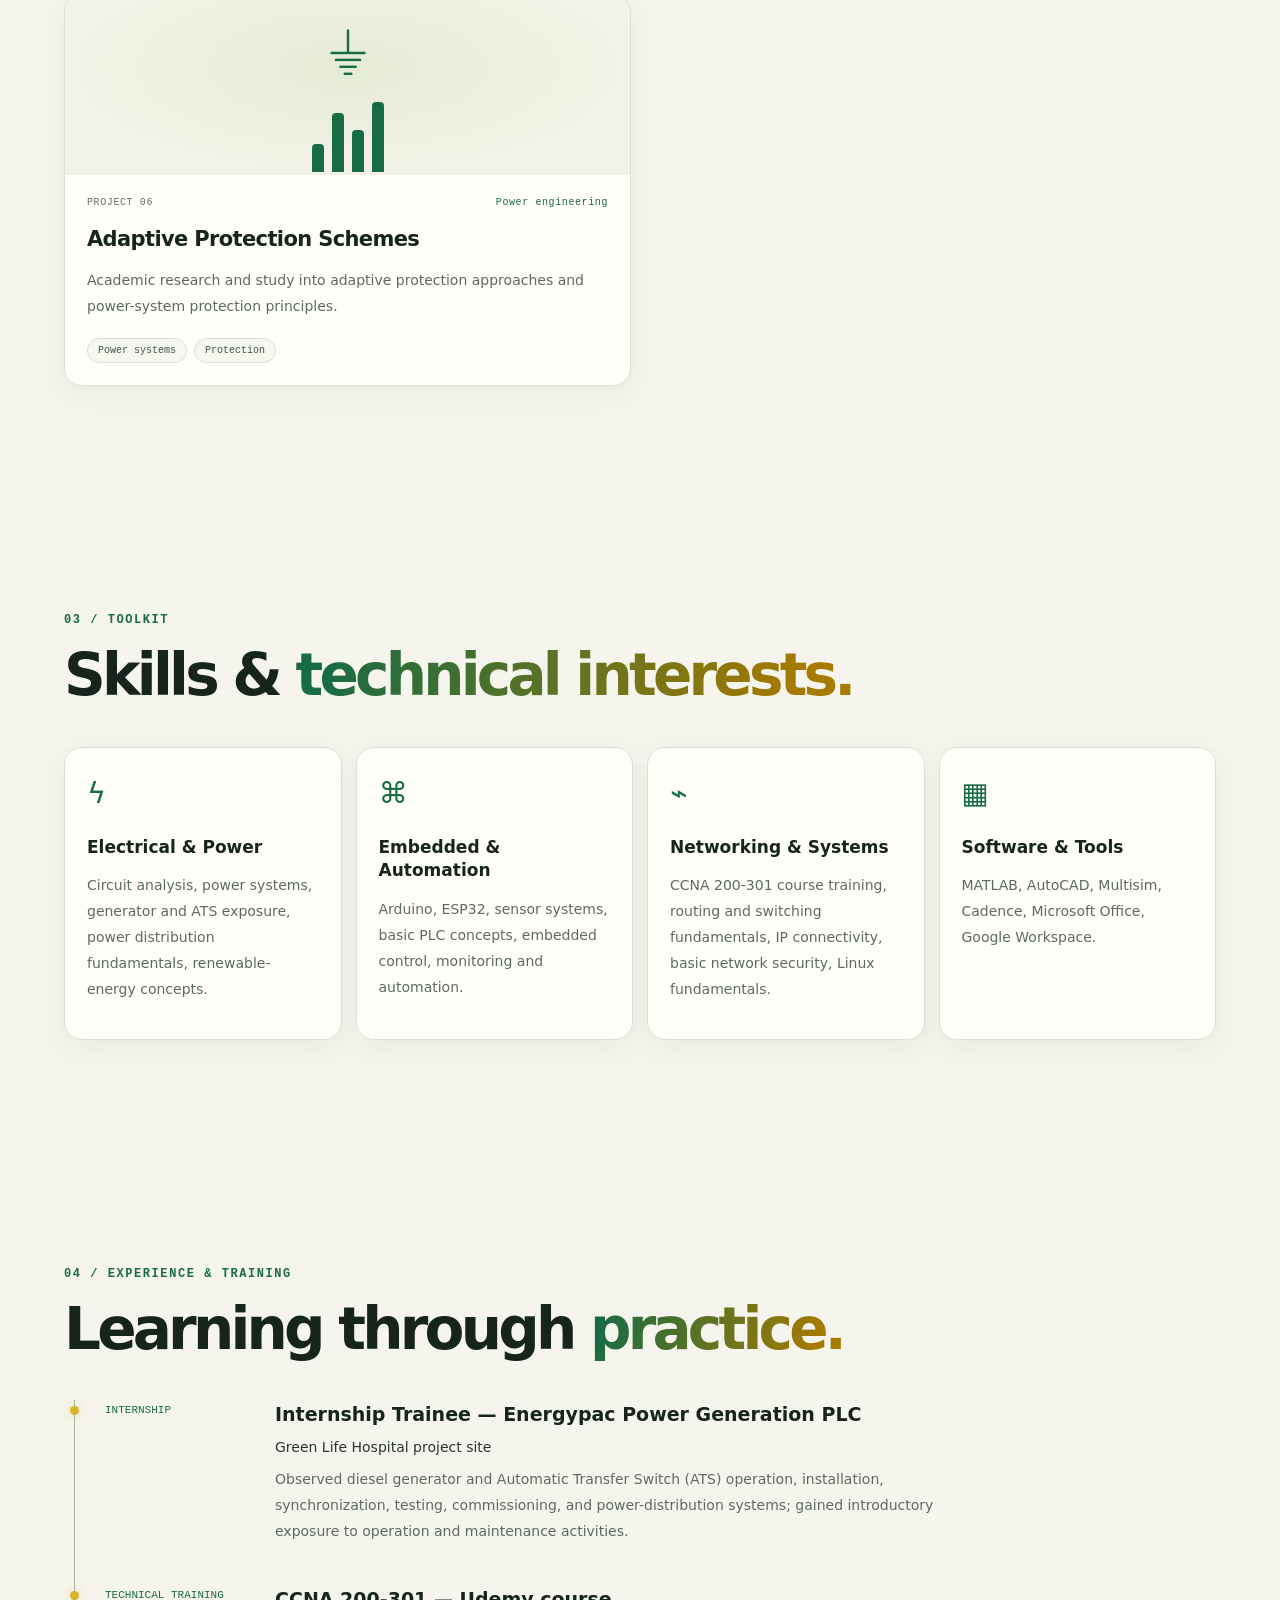
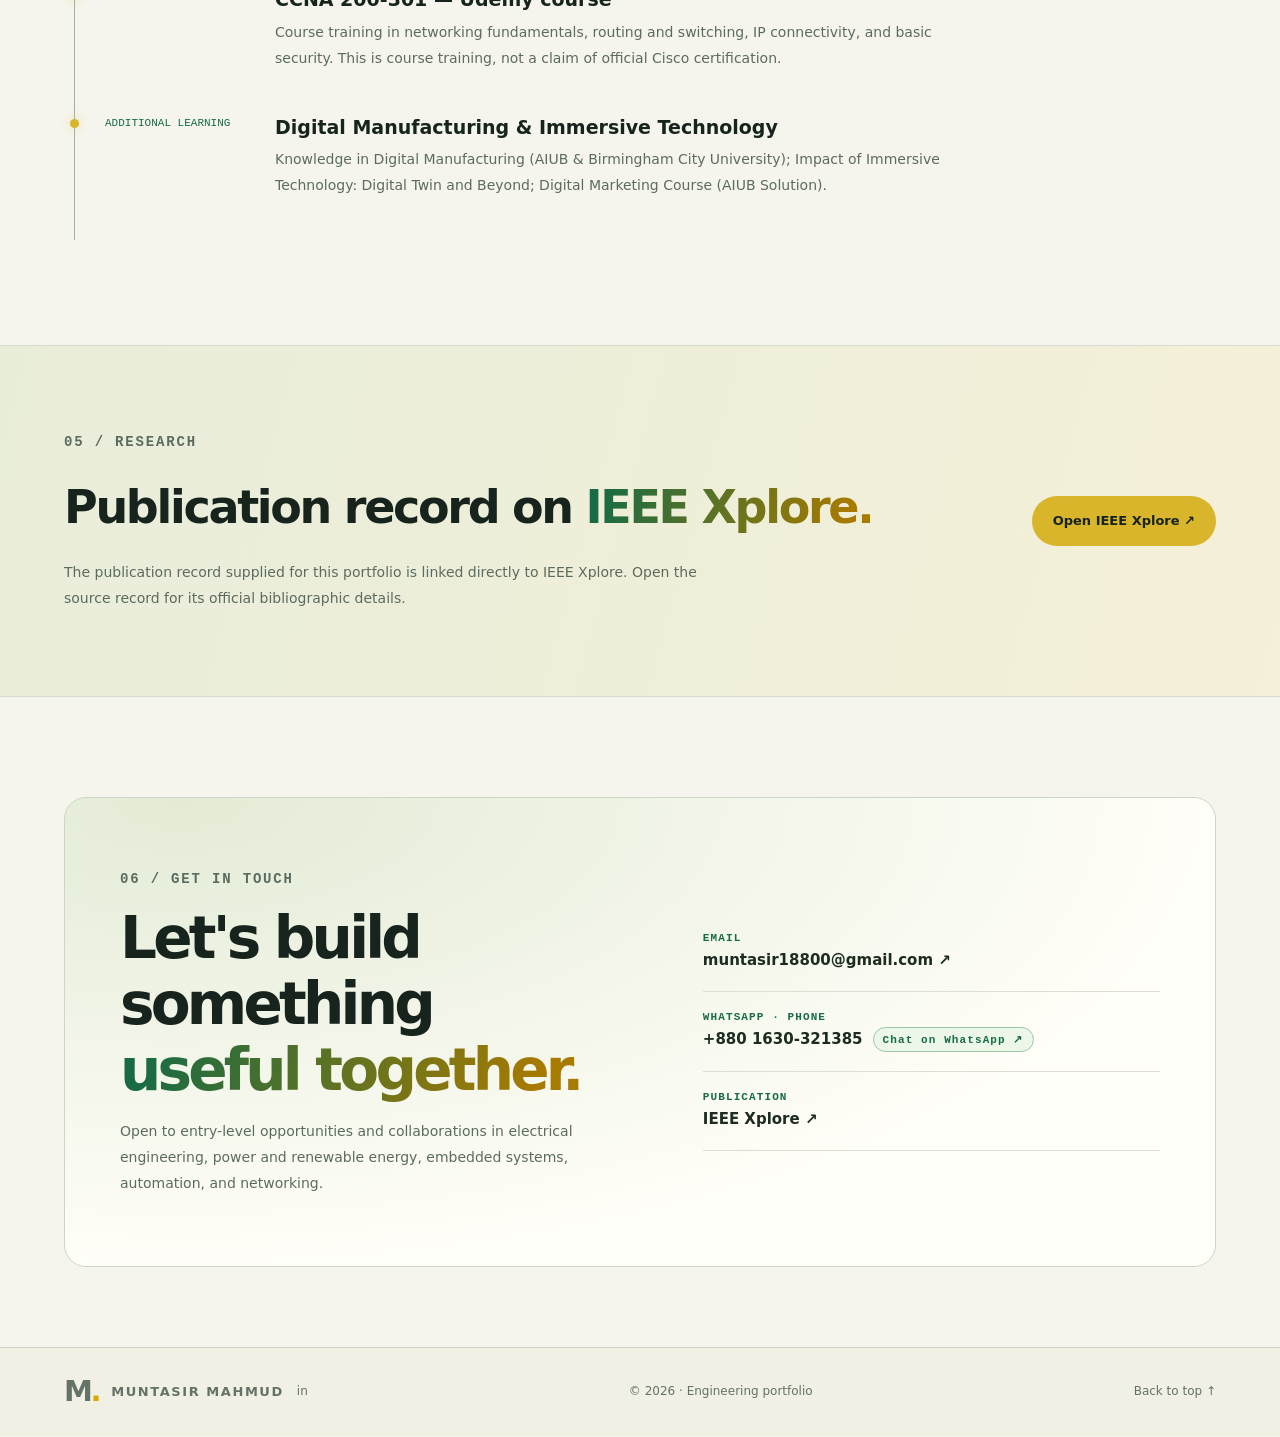
==== commit a176f48b: "Replace GitHub profile links with LinkedIn icon" ====
--- a/index.html
+++ b/index.html
@@ -11,7 +11,7 @@
 </head>
 <body>
 <div class="grid-bg" aria-hidden="true"></div>
-<header class="topbar"><div class="brand-cluster"><a class="brand" href="#home"><span class="brand-mark">M<span>.</span></span><span>MUNTASIR MAHMUD</span></a><a class="github-logo-link" href="https://github.com/Muntasir13mun" target="_blank" rel="noopener noreferrer" aria-label="Visit Muntasir's GitHub profile" title="GitHub profile"><svg viewBox="0 0 24 24" aria-hidden="true"><path fill="currentColor" d="M12 .9a11.1 11.1 0 0 0-3.51 21.63c.55.1.76-.24.76-.54v-2.1c-3.1.68-3.76-1.31-3.76-1.31-.5-1.29-1.24-1.63-1.24-1.63-1.01-.69.08-.68.08-.68 1.12.08 1.71 1.15 1.71 1.15 1 .1.75 2.03 3.55 1.45.1-.72.39-1.21.7-1.49-2.48-.28-5.09-1.24-5.09-5.52 0-1.22.44-2.22 1.15-3-.12-.28-.5-1.42.11-2.96 0 0 .94-.3 3.05 1.15a10.6 10.6 0 0 1 5.55 0c2.11-1.45 3.05-1.15 3.05-1.15.61 1.54.23 2.68.11 2.96.72.78 1.15 1.78 1.15 3 0 4.29-2.62 5.23-5.11 5.51.4.35.75 1.03.75 2.08v3.08c0 .3.2.65.77.54A11.1 11.1 0 0 0 12 .9Z"/></svg></a></div><button class="menu-toggle" aria-label="Toggle navigation" aria-expanded="false">☰</button><nav class="nav"><a href="#about">About</a><a href="#projects">Projects</a><a href="#skills">Skills</a><a href="#experience">Experience</a><a href="#publication">Publication</a><a class="nav-cta" href="#contact">Contact ↗</a></nav></header>
+<header class="topbar"><div class="brand-cluster"><a class="brand" href="#home"><span class="brand-mark">M<span>.</span></span><span>MUNTASIR MAHMUD</span></a><a class="linkedin-logo-link" href="https://www.linkedin.com/in/muntasir18899/" target="_blank" rel="noopener noreferrer" aria-label="LinkedIn profile" title="LinkedIn"><span aria-hidden="true">in</span></a></div><button class="menu-toggle" aria-label="Toggle navigation" aria-expanded="false">☰</button><nav class="nav"><a href="#about">About</a><a href="#projects">Projects</a><a href="#skills">Skills</a><a href="#experience">Experience</a><a href="#publication">Publication</a><a class="nav-cta" href="#contact">Contact ↗</a></nav></header>
 <main>
 <section class="hero section-wrap" id="home"><div class="hero-copy reveal"><p class="eyebrow"><span class="pulse"></span> ENGINEERING PORTFOLIO <span class="eyebrow-year">2026</span></p><h1>Building at the intersection of <span class="gradient-text">power, energy</span> &amp; intelligent systems.</h1><p class="hero-lede">I'm <strong>Muntasir Mahmud</strong>, an Electrical &amp; Electronic Engineering graduate interested in practical engineering, renewable energy, embedded systems, automation, and networking.</p><div class="hero-actions"><a class="button button-primary" href="#projects">Explore my work ↘</a><a class="button button-ghost" href="https://ieeexplore.ieee.org/document/11703999" target="_blank" rel="noopener noreferrer">IEEE Xplore ↗</a></div><div class="hero-meta"><span>⌖ Dhaka, Bangladesh</span><span>AIUB · B.Sc. EEE · 2022–2026</span></div></div><div class="hero-visual reveal"><div class="orbit orbit-one"></div><div class="orbit orbit-two"></div><div class="portrait-frame"><img src="assets/muntasir-headshot-original.png" alt="Muntasir Mahmud profile portrait"></div><div class="floating-card card-top"><span class="mini-icon">⚡</span><div><small>FOCUS</small><b>Power &amp; Energy</b></div></div><div class="floating-card card-bottom"><span class="mini-icon">⌁</span><div><small>BUILDING WITH</small><b>Embedded Systems</b></div></div></div></section>
 <div class="ticker"><div class="ticker-track">POWER SYSTEMS　✳　RENEWABLE ENERGY　✳　ARDUINO & ESP32　✳　AUTOMATION　✳　NETWORKING　✳　POWER SYSTEMS　✳　RENEWABLE ENERGY　✳</div></div>
@@ -27,6 +27,6 @@
 <section class="section section-wrap" id="skills"><div class="section-heading reveal"><p class="eyebrow">03 / TOOLKIT</p><h2>Skills &amp; <span class="gradient-text">technical interests.</span></h2></div><div class="skills-grid"><article class="skill-card reveal"><span class="skill-icon">ϟ</span><h3>Electrical &amp; Power</h3><p>Circuit analysis, power systems, generator and ATS exposure, power distribution fundamentals, renewable-energy concepts.</p></article><article class="skill-card reveal"><span class="skill-icon">⌘</span><h3>Embedded &amp; Automation</h3><p>Arduino, ESP32, sensor systems, basic PLC concepts, embedded control, monitoring and automation.</p></article><article class="skill-card reveal"><span class="skill-icon">⌁</span><h3>Networking &amp; Systems</h3><p>CCNA 200-301 course training, routing and switching fundamentals, IP connectivity, basic network security, Linux fundamentals.</p></article><article class="skill-card reveal"><span class="skill-icon">▦</span><h3>Software &amp; Tools</h3><p>MATLAB, AutoCAD, Multisim, Cadence, Microsoft Office, Google Workspace.</p></article></div></section>
 <section class="section section-wrap" id="experience"><div class="section-heading reveal"><p class="eyebrow">04 / EXPERIENCE &amp; TRAINING</p><h2>Learning through <span class="gradient-text">practice.</span></h2></div><div class="timeline"><article class="timeline-item reveal"><div class="timeline-marker"></div><div class="timeline-date">INTERNSHIP</div><div class="timeline-copy"><h3>Internship Trainee — Energypac Power Generation PLC</h3><p class="timeline-sub">Green Life Hospital project site</p><p>Observed diesel generator and Automatic Transfer Switch (ATS) operation, installation, synchronization, testing, commissioning, and power-distribution systems; gained introductory exposure to operation and maintenance activities.</p></div></article><article class="timeline-item reveal"><div class="timeline-marker"></div><div class="timeline-date">TECHNICAL TRAINING</div><div class="timeline-copy"><h3>CCNA 200-301 — Udemy course</h3><p>Course training in networking fundamentals, routing and switching, IP connectivity, and basic security. This is course training, not a claim of official Cisco certification.</p></div></article><article class="timeline-item reveal"><div class="timeline-marker"></div><div class="timeline-date">ADDITIONAL LEARNING</div><div class="timeline-copy"><h3>Digital Manufacturing &amp; Immersive Technology</h3><p>Knowledge in Digital Manufacturing (AIUB &amp; Birmingham City University); Impact of Immersive Technology: Digital Twin and Beyond; Digital Marketing Course (AIUB Solution).</p></div></article></div></section>
 <section class="publication-section" id="publication"><div class="section-wrap publication-inner reveal"><div><p class="eyebrow">05 / RESEARCH</p><h2>Publication record on <span class="gradient-text">IEEE Xplore.</span></h2><p>The publication record supplied for this portfolio is linked directly to IEEE Xplore. Open the source record for its official bibliographic details.</p></div><a class="button button-primary" href="https://ieeexplore.ieee.org/document/11703999" target="_blank" rel="noopener noreferrer">Open IEEE Xplore ↗</a></div></section>
-<section class="section-wrap contact-section" id="contact"><div class="contact-box reveal"><div><p class="eyebrow">06 / GET IN TOUCH</p><h2>Let's build something<br><span class="gradient-text">useful together.</span></h2><p>Open to entry-level opportunities and collaborations in electrical engineering, power and renewable energy, embedded systems, automation, and networking.</p></div><div class="contact-actions"><a class="contact-line" href="mailto:muntasir18800@gmail.com"><span>EMAIL</span><strong>muntasir18800@gmail.com ↗</strong></a><a class="contact-line whatsapp-line" href="https://wa.me/8801630321385" target="_blank" rel="noopener noreferrer"><span>WHATSAPP · PHONE</span><strong>+880 1630-321385 <span class="wa-badge">Chat on WhatsApp ↗</span></strong></a><a class="contact-line" href="https://www.linkedin.com/in/muntasir18899/" target="_blank" rel="noopener noreferrer"><span>LINKEDIN</span><strong>linkedin.com/in/muntasir18899 ↗</strong></a><a class="contact-line" href="https://ieeexplore.ieee.org/document/11703999" target="_blank" rel="noopener noreferrer"><span>PUBLICATION</span><strong>IEEE Xplore ↗</strong></a></div></div></section>
-</main><footer class="footer"><div class="brand-cluster"><a class="brand" href="#home"><span class="brand-mark">M<span>.</span></span><span>MUNTASIR MAHMUD</span></a><a class="github-logo-link" href="https://github.com/Muntasir13mun" target="_blank" rel="noopener noreferrer" aria-label="Visit Muntasir's GitHub profile" title="GitHub profile"><svg viewBox="0 0 24 24" aria-hidden="true"><path fill="currentColor" d="M12 .9a11.1 11.1 0 0 0-3.51 21.63c.55.1.76-.24.76-.54v-2.1c-3.1.68-3.76-1.31-3.76-1.31-.5-1.29-1.24-1.63-1.24-1.63-1.01-.69.08-.68.08-.68 1.12.08 1.71 1.15 1.71 1.15 1 .1.75 2.03 3.55 1.45.1-.72.39-1.21.7-1.49-2.48-.28-5.09-1.24-5.09-5.52 0-1.22.44-2.22 1.15-3-.12-.28-.5-1.42.11-2.96 0 0 .94-.3 3.05 1.15a10.6 10.6 0 0 1 5.55 0c2.11-1.45 3.05-1.15 3.05-1.15.61 1.54.23 2.68.11 2.96.72.78 1.15 1.78 1.15 3 0 4.29-2.62 5.23-5.11 5.51.4.35.75 1.03.75 2.08v3.08c0 .3.2.65.77.54A11.1 11.1 0 0 0 12 .9Z"/></svg></a></div><span>© 2026 · Engineering portfolio</span><a href="#home">Back to top ↑</a></footer>
+<section class="section-wrap contact-section" id="contact"><div class="contact-box reveal"><div><p class="eyebrow">06 / GET IN TOUCH</p><h2>Let's build something<br><span class="gradient-text">useful together.</span></h2><p>Open to entry-level opportunities and collaborations in electrical engineering, power and renewable energy, embedded systems, automation, and networking.</p></div><div class="contact-actions"><a class="contact-line" href="mailto:muntasir18800@gmail.com"><span>EMAIL</span><strong>muntasir18800@gmail.com ↗</strong></a><a class="contact-line whatsapp-line" href="https://wa.me/8801630321385" target="_blank" rel="noopener noreferrer"><span>WHATSAPP · PHONE</span><strong>+880 1630-321385 <span class="wa-badge">Chat on WhatsApp ↗</span></strong></a><a class="contact-line" href="https://ieeexplore.ieee.org/document/11703999" target="_blank" rel="noopener noreferrer"><span>PUBLICATION</span><strong>IEEE Xplore ↗</strong></a></div></div></section>
+</main><footer class="footer"><div class="brand-cluster"><a class="brand" href="#home"><span class="brand-mark">M<span>.</span></span><span>MUNTASIR MAHMUD</span></a><a class="linkedin-logo-link" href="https://www.linkedin.com/in/muntasir18899/" target="_blank" rel="noopener noreferrer" aria-label="LinkedIn profile" title="LinkedIn"><span aria-hidden="true">in</span></a></div><span>© 2026 · Engineering portfolio</span><a href="#home">Back to top ↑</a></footer>
 </body></html>
--- a/styles.css
+++ b/styles.css
@@ -18,3 +18,47 @@
 .publication-section{background:linear-gradient(105deg,#e8edda,#f5f0d8);border-color:#d6dccd}.contact-box{border-color:#c9d7c6;background:radial-gradient(ellipse at 10% 0%,#e3ebd6,#fffef8 70%)}.contact-line{border-bottom-color:#dce0d3}.contact-line strong{color:#1d2c22}
 .footer{border-top-color:var(--line);color:#657267;background:#f0f0e5}
 @media(max-width:650px){.nav{background:#f6f5ed;border-bottom-color:var(--line)}.hero-visual:before{width:260px;height:260px}}
+
+/* Final polish: clearer type scale, compact GitHub mark, and WhatsApp contact */
+.brand-cluster{display:flex;align-items:center;gap:13px;min-width:0}
+.brand{gap:12px;font-size:13px;letter-spacing:.12em;white-space:nowrap}
+.brand-mark{font-size:29px;font-weight:700}
+.github-logo-link{width:36px;height:36px;display:inline-flex;align-items:center;justify-content:center;border:1px solid #c5d2c1;border-radius:50%;color:#176b45;background:#fffef8;flex:0 0 auto;transition:transform .2s,background .2s,color .2s,border-color .2s}
+.github-logo-link svg{width:19px;height:19px}
+.github-logo-link:hover{transform:translateY(-2px);background:#176b45;color:#fffef8;border-color:#176b45}
+.nav{font-size:13px;gap:25px;font-weight:600}
+.nav-cta{padding:10px 17px}
+.hero h1{font-size:clamp(45px,5.7vw,76px);line-height:1.07;max-width:780px}
+.hero-lede{font-size:18px;line-height:1.8;max-width:650px}
+.eyebrow{font-size:12px;letter-spacing:.13em;font-weight:600}
+.hero-meta{font-size:11px}
+.section-heading h2,.contact-box h2{font-size:clamp(38px,4.6vw,58px);line-height:1.13}
+.section-intro,.about-lede{font-size:17px;line-height:1.8}
+.detail-row span,.contact-line span{font-size:11px;letter-spacing:.1em;font-weight:600}
+.detail-row strong{font-size:14px;line-height:1.6}
+.project-top{font-size:10px}
+.project-content h3{font-size:21px;line-height:1.4}
+.project-featured h3{font-size:27px}
+.project-content p,.skill-card p,.timeline-copy p,.publication-inner p,.contact-box p{font-size:14px;line-height:1.85}
+.tags span{font-size:10px;padding:6px 10px}
+.skill-card h3{font-size:17px;line-height:1.4}
+.skill-icon{font-size:29px}
+.timeline-date{font-size:11px}
+.timeline-copy h3{font-size:19px;line-height:1.5}
+.publication-inner h2{font-size:clamp(32px,3.7vw,46px)}
+.contact-line{padding:19px 0}
+.contact-line strong{font-size:15px;line-height:1.6;display:flex;align-items:center;flex-wrap:wrap;gap:10px}
+.wa-badge{font-size:11px;font-weight:700;color:#176b45;border:1px solid #9dc8a6;border-radius:24px;padding:5px 9px;background:#edf7e9;white-space:nowrap}
+.whatsapp-line:hover .wa-badge{background:#d9efcf;border-color:#176b45}
+.button{font-size:13px;padding:14px 21px}
+.footer{font-size:12px}
+@media(max-width:850px){.nav{gap:15px}.brand{font-size:12px}.github-logo-link{width:34px;height:34px}}
+@media(max-width:650px){
+ .topbar{padding:0 5%}.brand-cluster{gap:9px}.brand{gap:8px;font-size:11px;letter-spacing:.07em}.brand-mark{font-size:26px}.github-logo-link{width:32px;height:32px}.github-logo-link svg{width:17px;height:17px}
+ .nav{font-size:14px}.hero h1{font-size:clamp(39px,10.5vw,56px)}.hero-lede{font-size:16px}
+ .section-heading h2,.contact-box h2{font-size:clamp(34px,9vw,46px)}
+ .project-content h3{font-size:19px}.project-featured h3{font-size:23px}
+ .project-content p,.skill-card p,.timeline-copy p,.publication-inner p,.contact-box p{font-size:13px}
+ .skill-card h3{font-size:15px}.contact-line strong{font-size:14px}
+ .footer .brand-cluster{width:100%}
+}
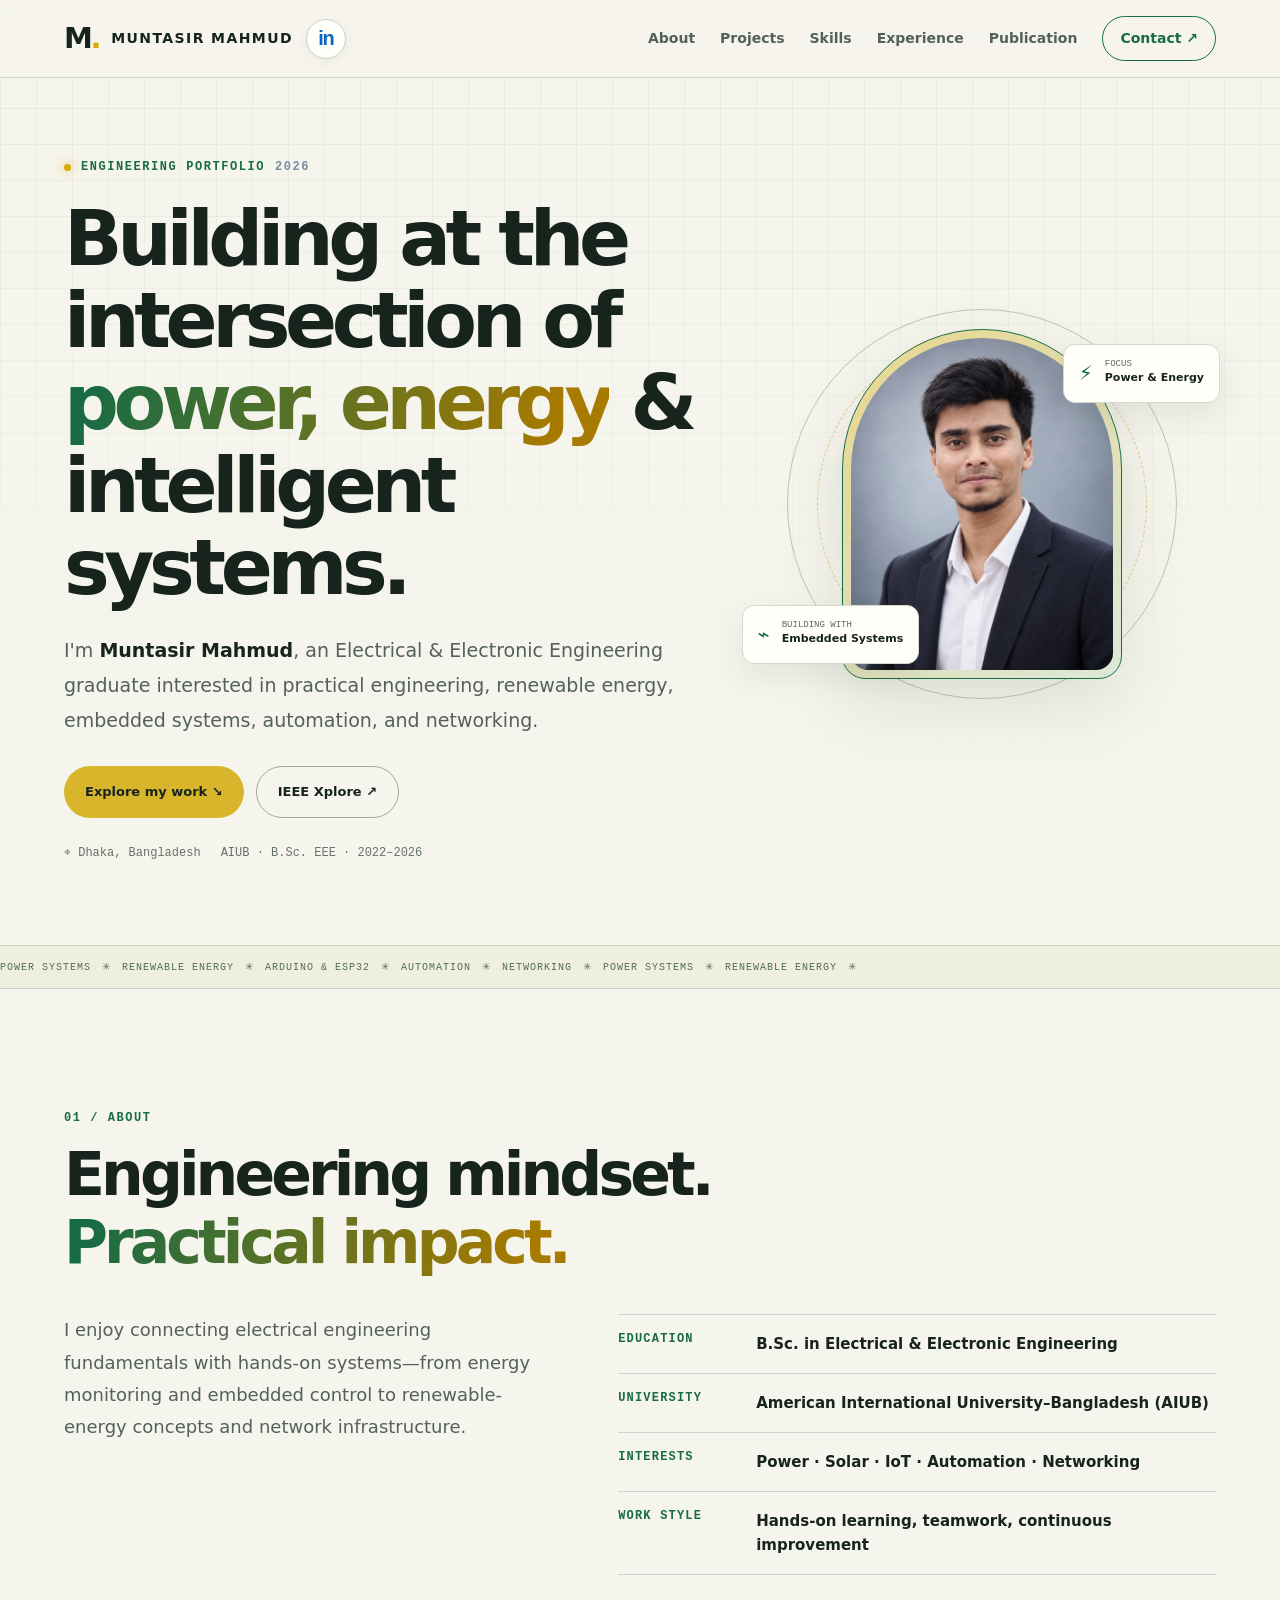
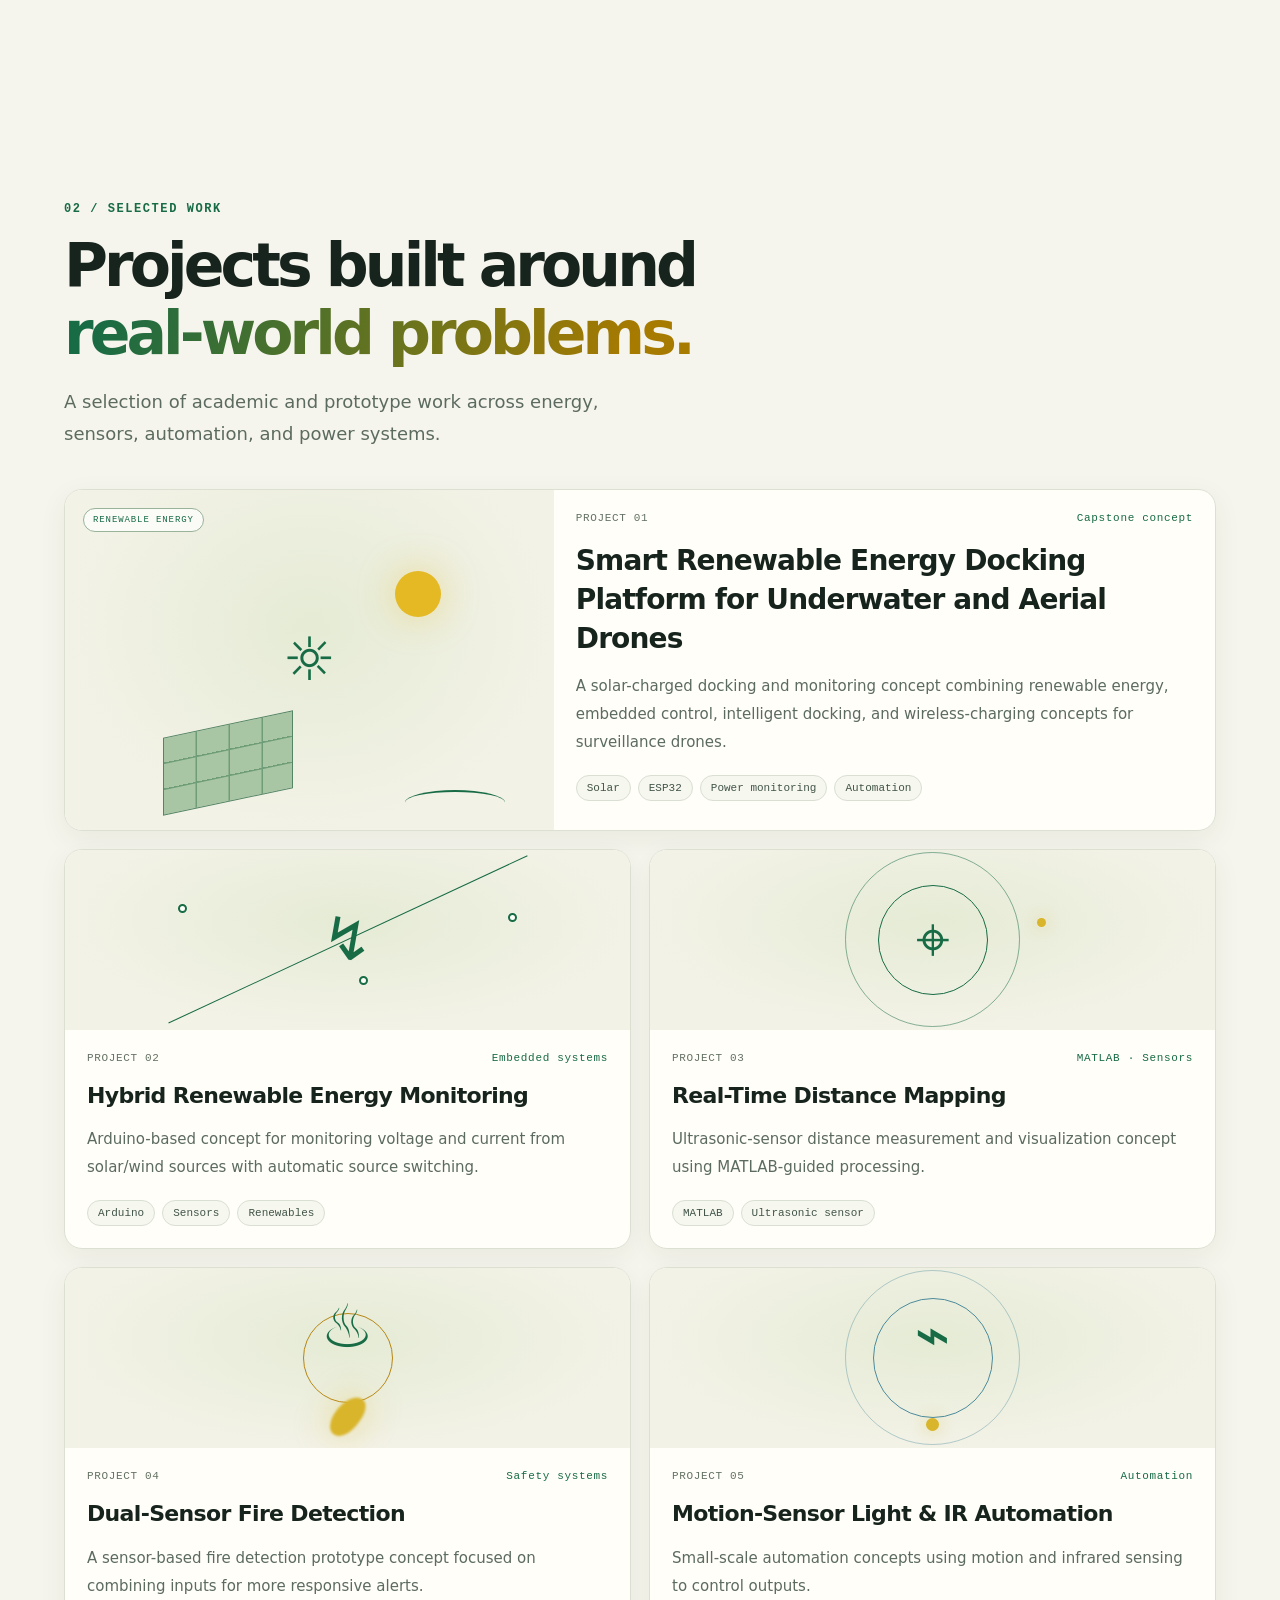
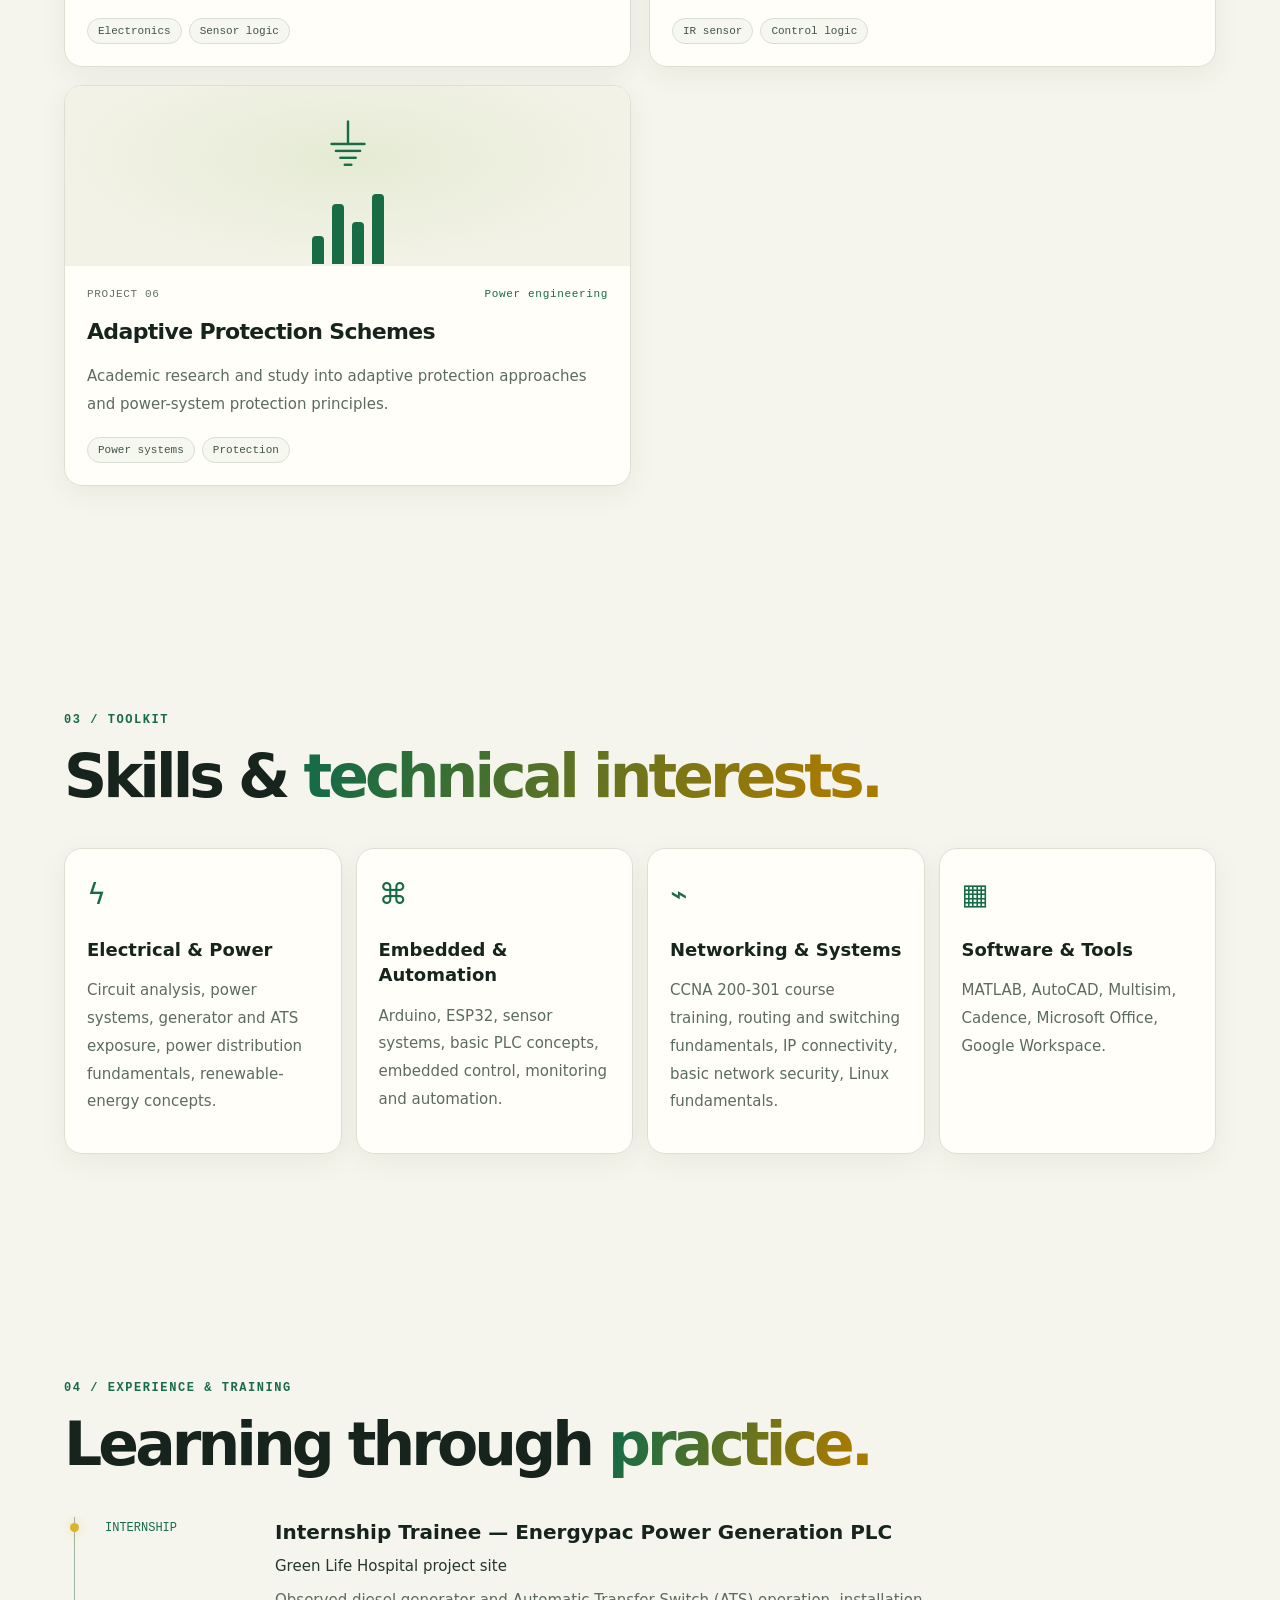
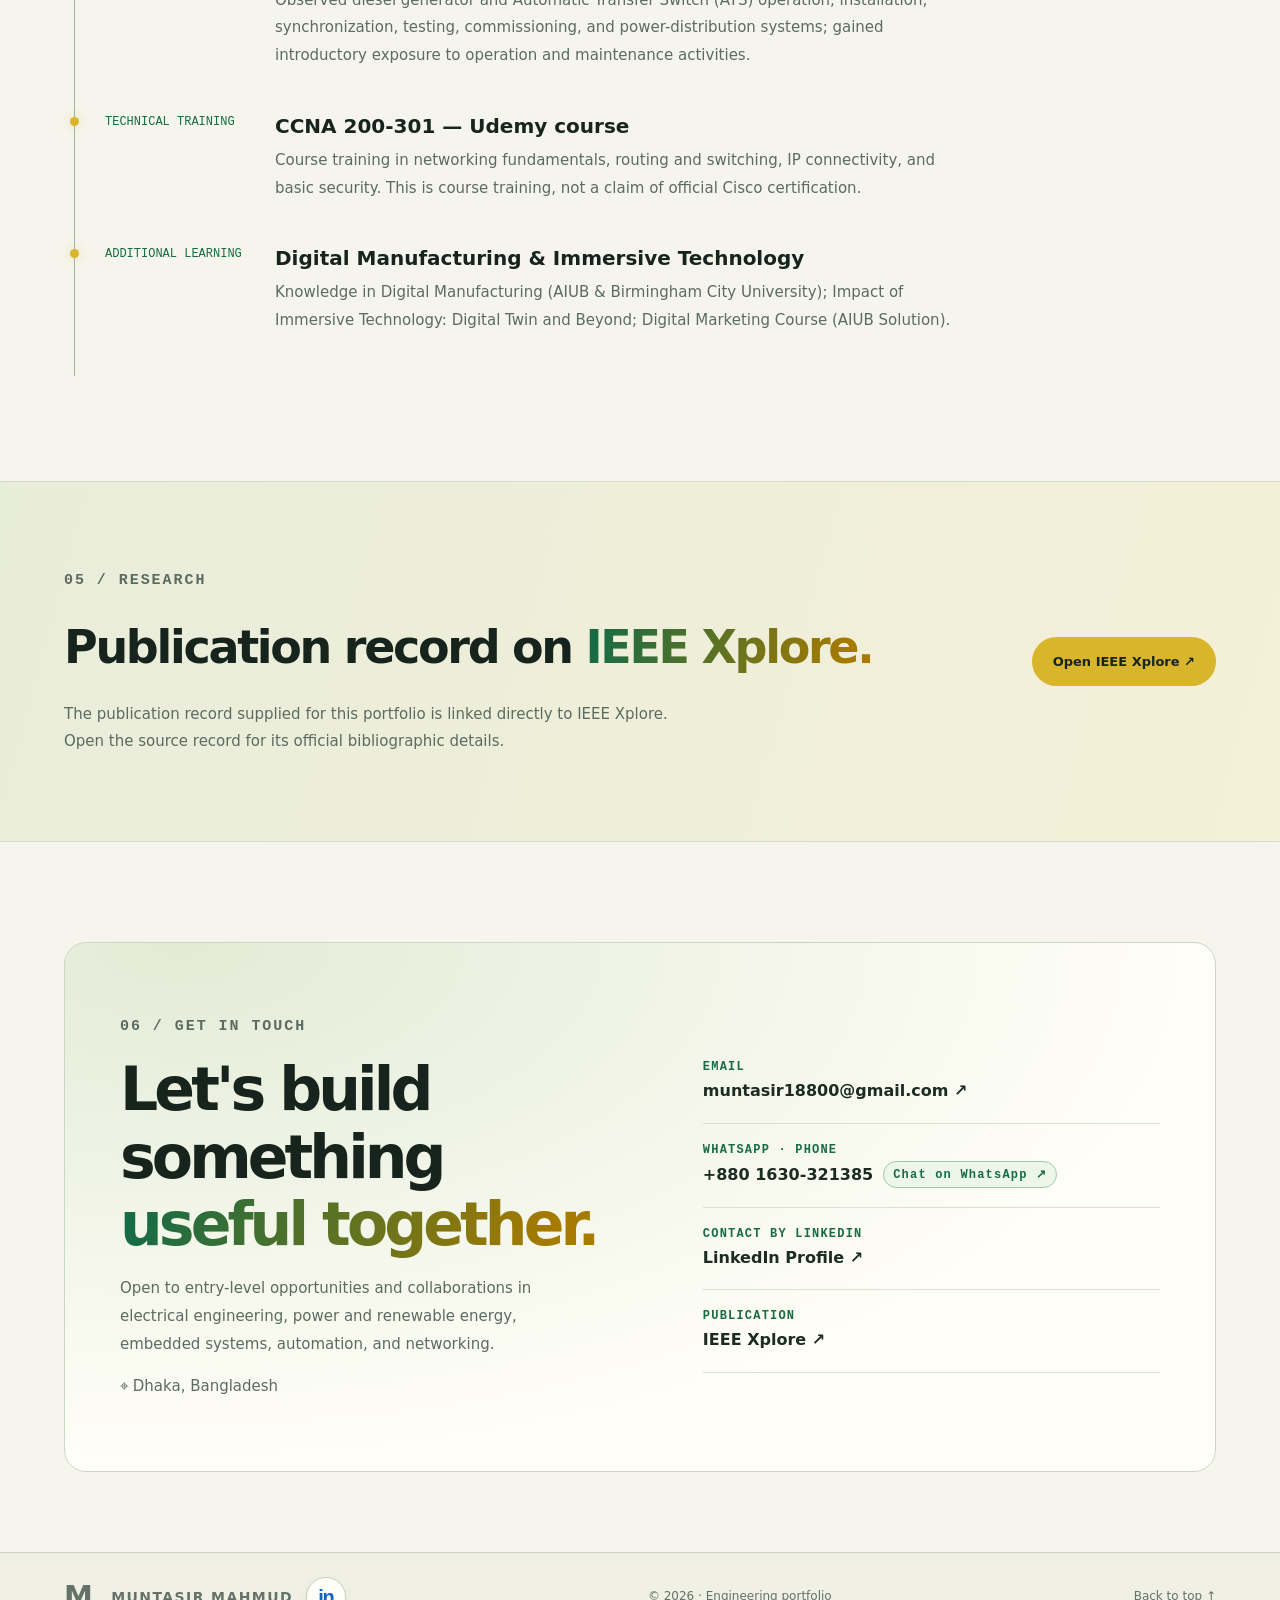
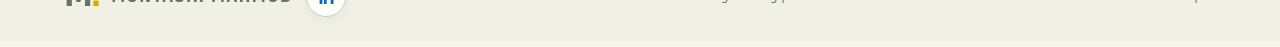
==== commit 64243fb7: "Restore LinkedIn contact row and add Dhaka location" ====
--- a/index.html
+++ b/index.html
@@ -27,6 +27,6 @@
 <section class="section section-wrap" id="skills"><div class="section-heading reveal"><p class="eyebrow">03 / TOOLKIT</p><h2>Skills &amp; <span class="gradient-text">technical interests.</span></h2></div><div class="skills-grid"><article class="skill-card reveal"><span class="skill-icon">ϟ</span><h3>Electrical &amp; Power</h3><p>Circuit analysis, power systems, generator and ATS exposure, power distribution fundamentals, renewable-energy concepts.</p></article><article class="skill-card reveal"><span class="skill-icon">⌘</span><h3>Embedded &amp; Automation</h3><p>Arduino, ESP32, sensor systems, basic PLC concepts, embedded control, monitoring and automation.</p></article><article class="skill-card reveal"><span class="skill-icon">⌁</span><h3>Networking &amp; Systems</h3><p>CCNA 200-301 course training, routing and switching fundamentals, IP connectivity, basic network security, Linux fundamentals.</p></article><article class="skill-card reveal"><span class="skill-icon">▦</span><h3>Software &amp; Tools</h3><p>MATLAB, AutoCAD, Multisim, Cadence, Microsoft Office, Google Workspace.</p></article></div></section>
 <section class="section section-wrap" id="experience"><div class="section-heading reveal"><p class="eyebrow">04 / EXPERIENCE &amp; TRAINING</p><h2>Learning through <span class="gradient-text">practice.</span></h2></div><div class="timeline"><article class="timeline-item reveal"><div class="timeline-marker"></div><div class="timeline-date">INTERNSHIP</div><div class="timeline-copy"><h3>Internship Trainee — Energypac Power Generation PLC</h3><p class="timeline-sub">Green Life Hospital project site</p><p>Observed diesel generator and Automatic Transfer Switch (ATS) operation, installation, synchronization, testing, commissioning, and power-distribution systems; gained introductory exposure to operation and maintenance activities.</p></div></article><article class="timeline-item reveal"><div class="timeline-marker"></div><div class="timeline-date">TECHNICAL TRAINING</div><div class="timeline-copy"><h3>CCNA 200-301 — Udemy course</h3><p>Course training in networking fundamentals, routing and switching, IP connectivity, and basic security. This is course training, not a claim of official Cisco certification.</p></div></article><article class="timeline-item reveal"><div class="timeline-marker"></div><div class="timeline-date">ADDITIONAL LEARNING</div><div class="timeline-copy"><h3>Digital Manufacturing &amp; Immersive Technology</h3><p>Knowledge in Digital Manufacturing (AIUB &amp; Birmingham City University); Impact of Immersive Technology: Digital Twin and Beyond; Digital Marketing Course (AIUB Solution).</p></div></article></div></section>
 <section class="publication-section" id="publication"><div class="section-wrap publication-inner reveal"><div><p class="eyebrow">05 / RESEARCH</p><h2>Publication record on <span class="gradient-text">IEEE Xplore.</span></h2><p>The publication record supplied for this portfolio is linked directly to IEEE Xplore. Open the source record for its official bibliographic details.</p></div><a class="button button-primary" href="https://ieeexplore.ieee.org/document/11703999" target="_blank" rel="noopener noreferrer">Open IEEE Xplore ↗</a></div></section>
-<section class="section-wrap contact-section" id="contact"><div class="contact-box reveal"><div><p class="eyebrow">06 / GET IN TOUCH</p><h2>Let's build something<br><span class="gradient-text">useful together.</span></h2><p>Open to entry-level opportunities and collaborations in electrical engineering, power and renewable energy, embedded systems, automation, and networking.</p></div><div class="contact-actions"><a class="contact-line" href="mailto:muntasir18800@gmail.com"><span>EMAIL</span><strong>muntasir18800@gmail.com ↗</strong></a><a class="contact-line whatsapp-line" href="https://wa.me/8801630321385" target="_blank" rel="noopener noreferrer"><span>WHATSAPP · PHONE</span><strong>+880 1630-321385 <span class="wa-badge">Chat on WhatsApp ↗</span></strong></a><a class="contact-line" href="https://ieeexplore.ieee.org/document/11703999" target="_blank" rel="noopener noreferrer"><span>PUBLICATION</span><strong>IEEE Xplore ↗</strong></a></div></div></section>
+<section class="section-wrap contact-section" id="contact"><div class="contact-box reveal"><div><p class="eyebrow">06 / GET IN TOUCH</p><h2>Let's build something<br><span class="gradient-text">useful together.</span></h2><p>Open to entry-level opportunities and collaborations in electrical engineering, power and renewable energy, embedded systems, automation, and networking.</p><p class="contact-location"><span aria-hidden="true">⌖</span> Dhaka, Bangladesh</p></div><div class="contact-actions"><a class="contact-line" href="mailto:muntasir18800@gmail.com"><span>EMAIL</span><strong>muntasir18800@gmail.com ↗</strong></a><a class="contact-line whatsapp-line" href="https://wa.me/8801630321385" target="_blank" rel="noopener noreferrer"><span>WHATSAPP · PHONE</span><strong>+880 1630-321385 <span class="wa-badge">Chat on WhatsApp ↗</span></strong></a><a class="contact-line linkedin-contact" href="https://www.linkedin.com/in/muntasir18899/" target="_blank" rel="noopener noreferrer"><span>CONTACT BY LINKEDIN</span><strong>LinkedIn Profile ↗</strong></a><a class="contact-line" href="https://ieeexplore.ieee.org/document/11703999" target="_blank" rel="noopener noreferrer"><span>PUBLICATION</span><strong>IEEE Xplore ↗</strong></a></div></div></section>
 </main><footer class="footer"><div class="brand-cluster"><a class="brand" href="#home"><span class="brand-mark">M<span>.</span></span><span>MUNTASIR MAHMUD</span></a><a class="linkedin-logo-link" href="https://www.linkedin.com/in/muntasir18899/" target="_blank" rel="noopener noreferrer" aria-label="LinkedIn profile" title="LinkedIn"><span aria-hidden="true">in</span></a></div><span>© 2026 · Engineering portfolio</span><a href="#home">Back to top ↑</a></footer>
 </body></html>
--- a/styles.css
+++ b/styles.css
@@ -23,9 +23,9 @@
 .brand-cluster{display:flex;align-items:center;gap:13px;min-width:0}
 .brand{gap:12px;font-size:13px;letter-spacing:.12em;white-space:nowrap}
 .brand-mark{font-size:29px;font-weight:700}
-.github-logo-link{width:36px;height:36px;display:inline-flex;align-items:center;justify-content:center;border:1px solid #c5d2c1;border-radius:50%;color:#176b45;background:#fffef8;flex:0 0 auto;transition:transform .2s,background .2s,color .2s,border-color .2s}
-.github-logo-link svg{width:19px;height:19px}
-.github-logo-link:hover{transform:translateY(-2px);background:#176b45;color:#fffef8;border-color:#176b45}
+.linkedin-logo-link{width:36px;height:36px;display:inline-flex;align-items:center;justify-content:center;border:1px solid #c5d2c1;border-radius:50%;color:#176b45;background:#fffef8;flex:0 0 auto;transition:transform .2s,background .2s,color .2s,border-color .2s}
+.linkedin-logo-link svg{width:19px;height:19px}
+.linkedin-logo-link:hover{transform:translateY(-2px);background:#176b45;color:#fffef8;border-color:#176b45}
 .nav{font-size:13px;gap:25px;font-weight:600}
 .nav-cta{padding:10px 17px}
 .hero h1{font-size:clamp(45px,5.7vw,76px);line-height:1.07;max-width:780px}
@@ -52,9 +52,9 @@
 .whatsapp-line:hover .wa-badge{background:#d9efcf;border-color:#176b45}
 .button{font-size:13px;padding:14px 21px}
 .footer{font-size:12px}
-@media(max-width:850px){.nav{gap:15px}.brand{font-size:12px}.github-logo-link{width:34px;height:34px}}
+@media(max-width:850px){.nav{gap:15px}.brand{font-size:12px}.linkedin-logo-link{width:34px;height:34px}}
 @media(max-width:650px){
- .topbar{padding:0 5%}.brand-cluster{gap:9px}.brand{gap:8px;font-size:11px;letter-spacing:.07em}.brand-mark{font-size:26px}.github-logo-link{width:32px;height:32px}.github-logo-link svg{width:17px;height:17px}
+ .topbar{padding:0 5%}.brand-cluster{gap:9px}.brand{gap:8px;font-size:11px;letter-spacing:.07em}.brand-mark{font-size:26px}.linkedin-logo-link{width:32px;height:32px}.linkedin-logo-link svg{width:17px;height:17px}
  .nav{font-size:14px}.hero h1{font-size:clamp(39px,10.5vw,56px)}.hero-lede{font-size:16px}
  .section-heading h2,.contact-box h2{font-size:clamp(34px,9vw,46px)}
  .project-content h3{font-size:19px}.project-featured h3{font-size:23px}
@@ -62,3 +62,29 @@
  .skill-card h3{font-size:15px}.contact-line strong{font-size:14px}
  .footer .brand-cluster{width:100%}
 }
+
+/* Final typography and social icon polish */
+body{font-size:16px}
+.nav{font-size:14px}
+.brand{font-size:14px;letter-spacing:.1em}
+.hero h1{font-size:clamp(48px,6vw,80px);max-width:800px}
+.hero-lede{font-size:19px;line-height:1.85}
+.eyebrow{font-size:12px}
+.hero-meta{font-size:12px}
+.section-heading h2,.contact-box h2{font-size:clamp(40px,4.8vw,60px)}
+.about-lede,.section-intro{font-size:18px}
+.detail-row span,.contact-line span{font-size:12px}
+.detail-row strong{font-size:15px}
+.project-top{font-size:11px}
+.project-content h3{font-size:22px}
+.project-featured h3{font-size:28px}
+.project-content p,.skill-card p,.timeline-copy p,.publication-inner p,.contact-box p{font-size:15px;line-height:1.85}
+.tags span{font-size:11px}
+.skill-card h3{font-size:18px}
+.timeline-date{font-size:12px}
+.timeline-copy h3{font-size:20px}
+.contact-line strong{font-size:16px}
+.linkedin-logo-link{width:40px;height:40px;display:inline-flex;align-items:center;justify-content:center;border:1px solid #c5d2c1;border-radius:50%;color:#0a66c2;background:#fffef8;flex:0 0 auto;font-family:Arial,sans-serif;font-size:20px;font-weight:800;letter-spacing:-.06em;box-shadow:0 3px 12px #17241e0c;transition:transform .2s,background .2s,color .2s,border-color .2s}
+.linkedin-logo-link:hover{transform:translateY(-2px);background:#0a66c2;border-color:#0a66c2;color:white}
+@media(max-width:850px){.hero h1{font-size:clamp(44px,6.4vw,68px)}.project-content p,.skill-card p,.timeline-copy p,.publication-inner p,.contact-box p{font-size:14px}}
+@media(max-width:650px){.brand{font-size:11px;letter-spacing:.05em}.brand-mark{font-size:27px}.linkedin-logo-link{width:34px;height:34px;font-size:18px}.hero h1{font-size:clamp(40px,10.8vw,58px)}.hero-lede{font-size:16px}.section-heading h2,.contact-box h2{font-size:clamp(35px,9vw,48px)}.project-content h3{font-size:20px}.project-featured h3{font-size:24px}.project-content p,.skill-card p,.timeline-copy p,.publication-inner p,.contact-box p{font-size:14px}.contact-line strong{font-size:15px}}
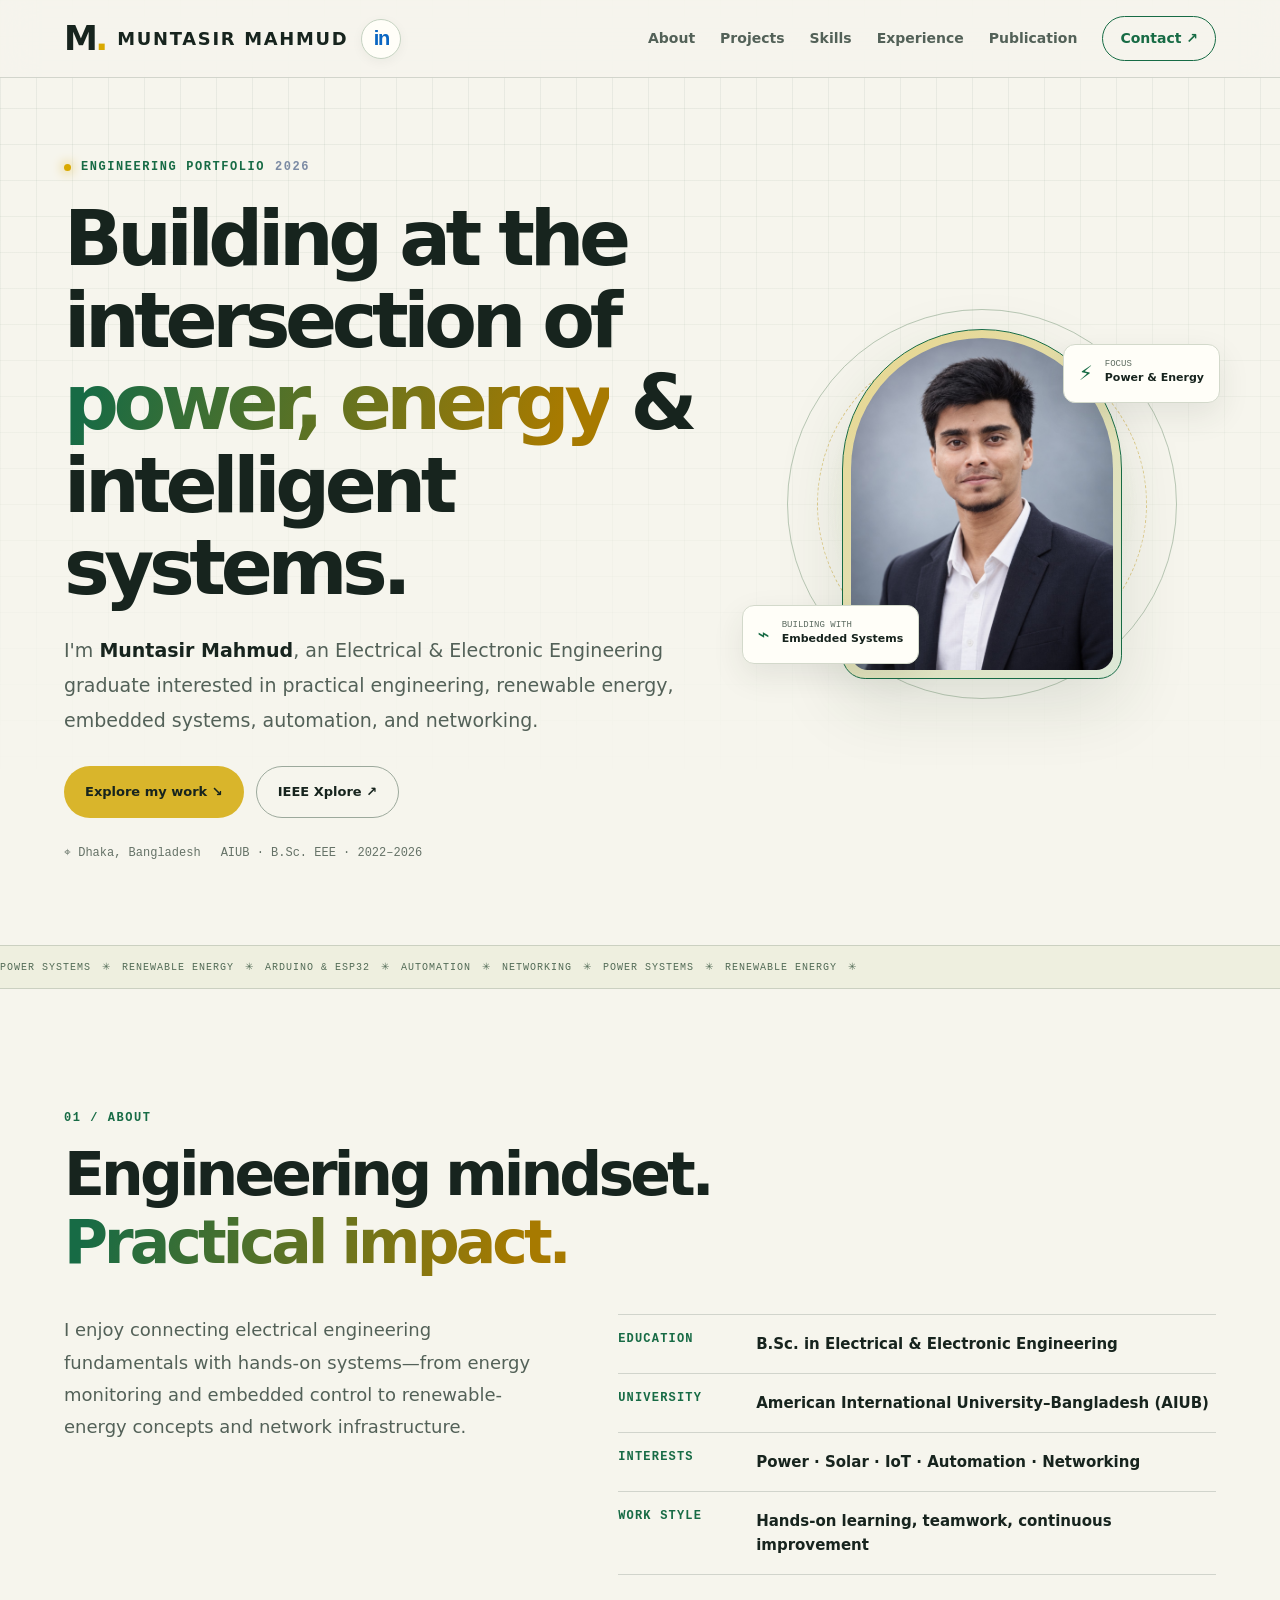
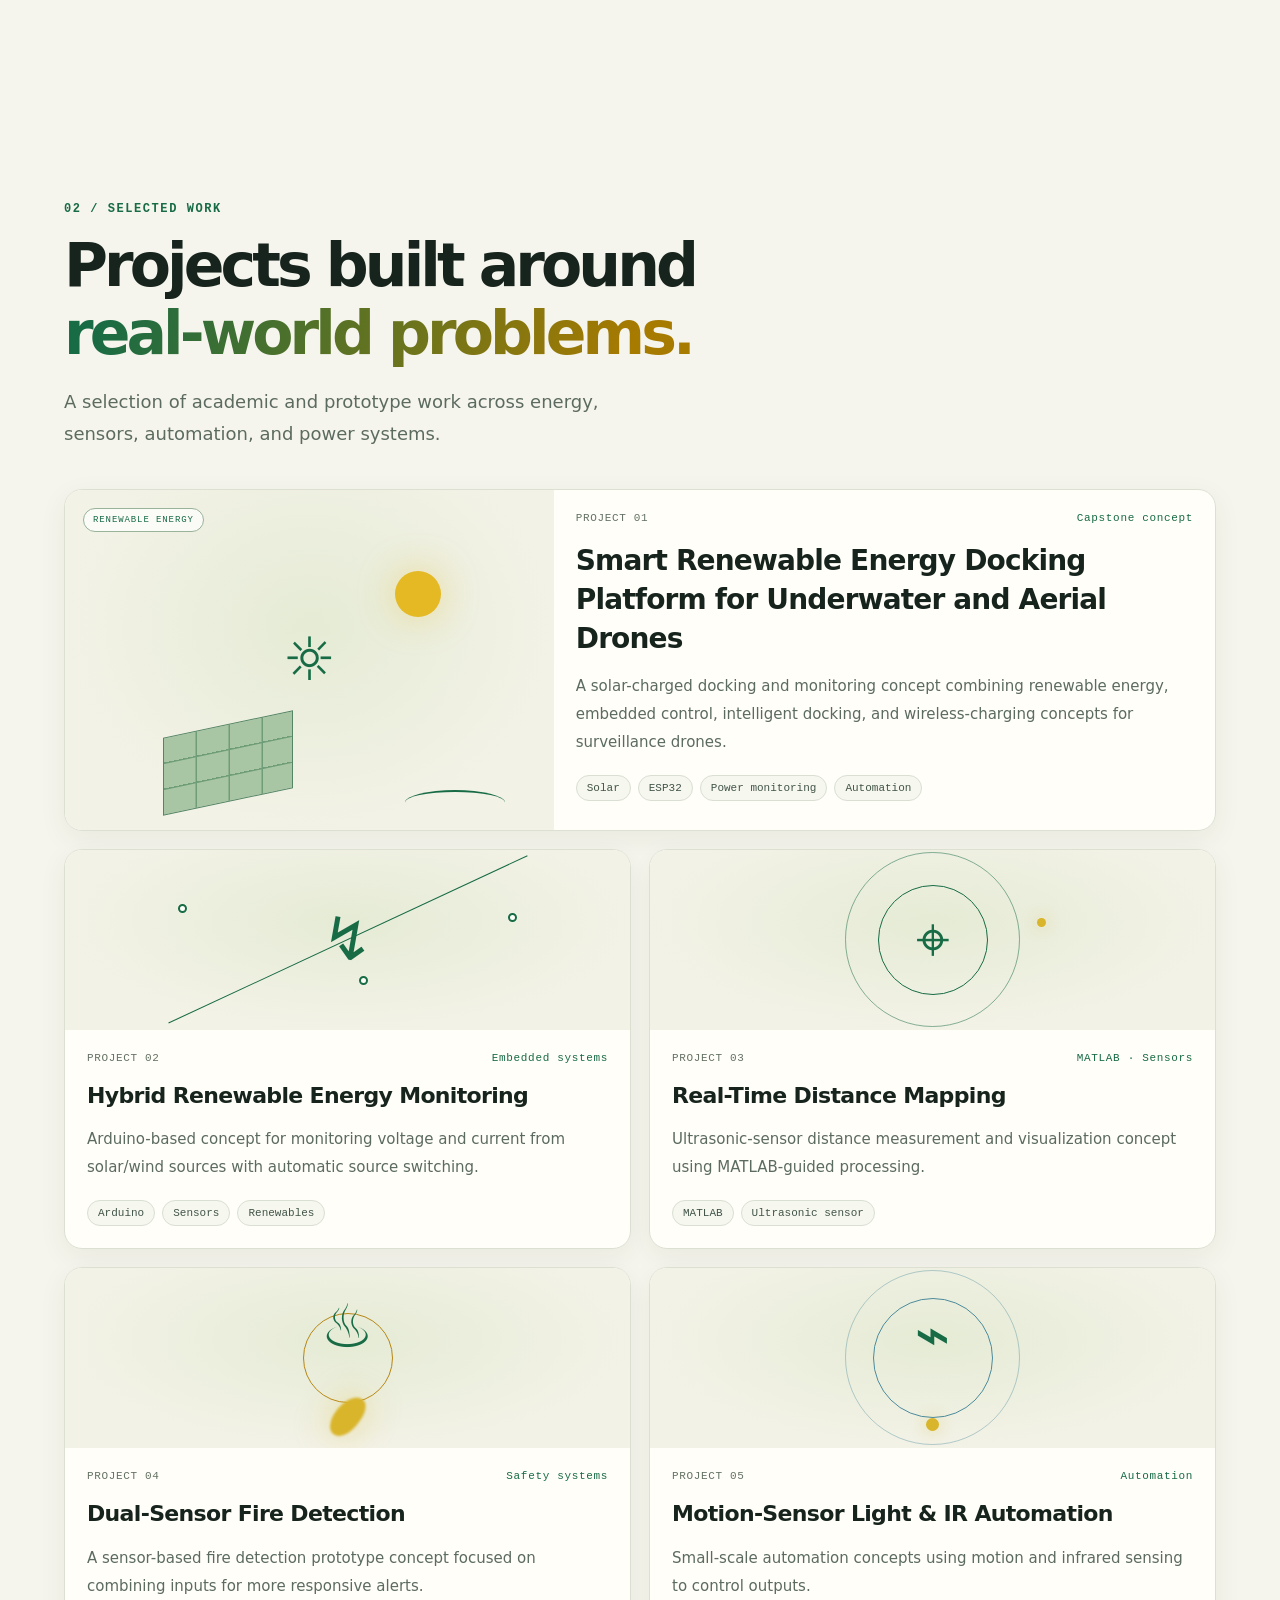
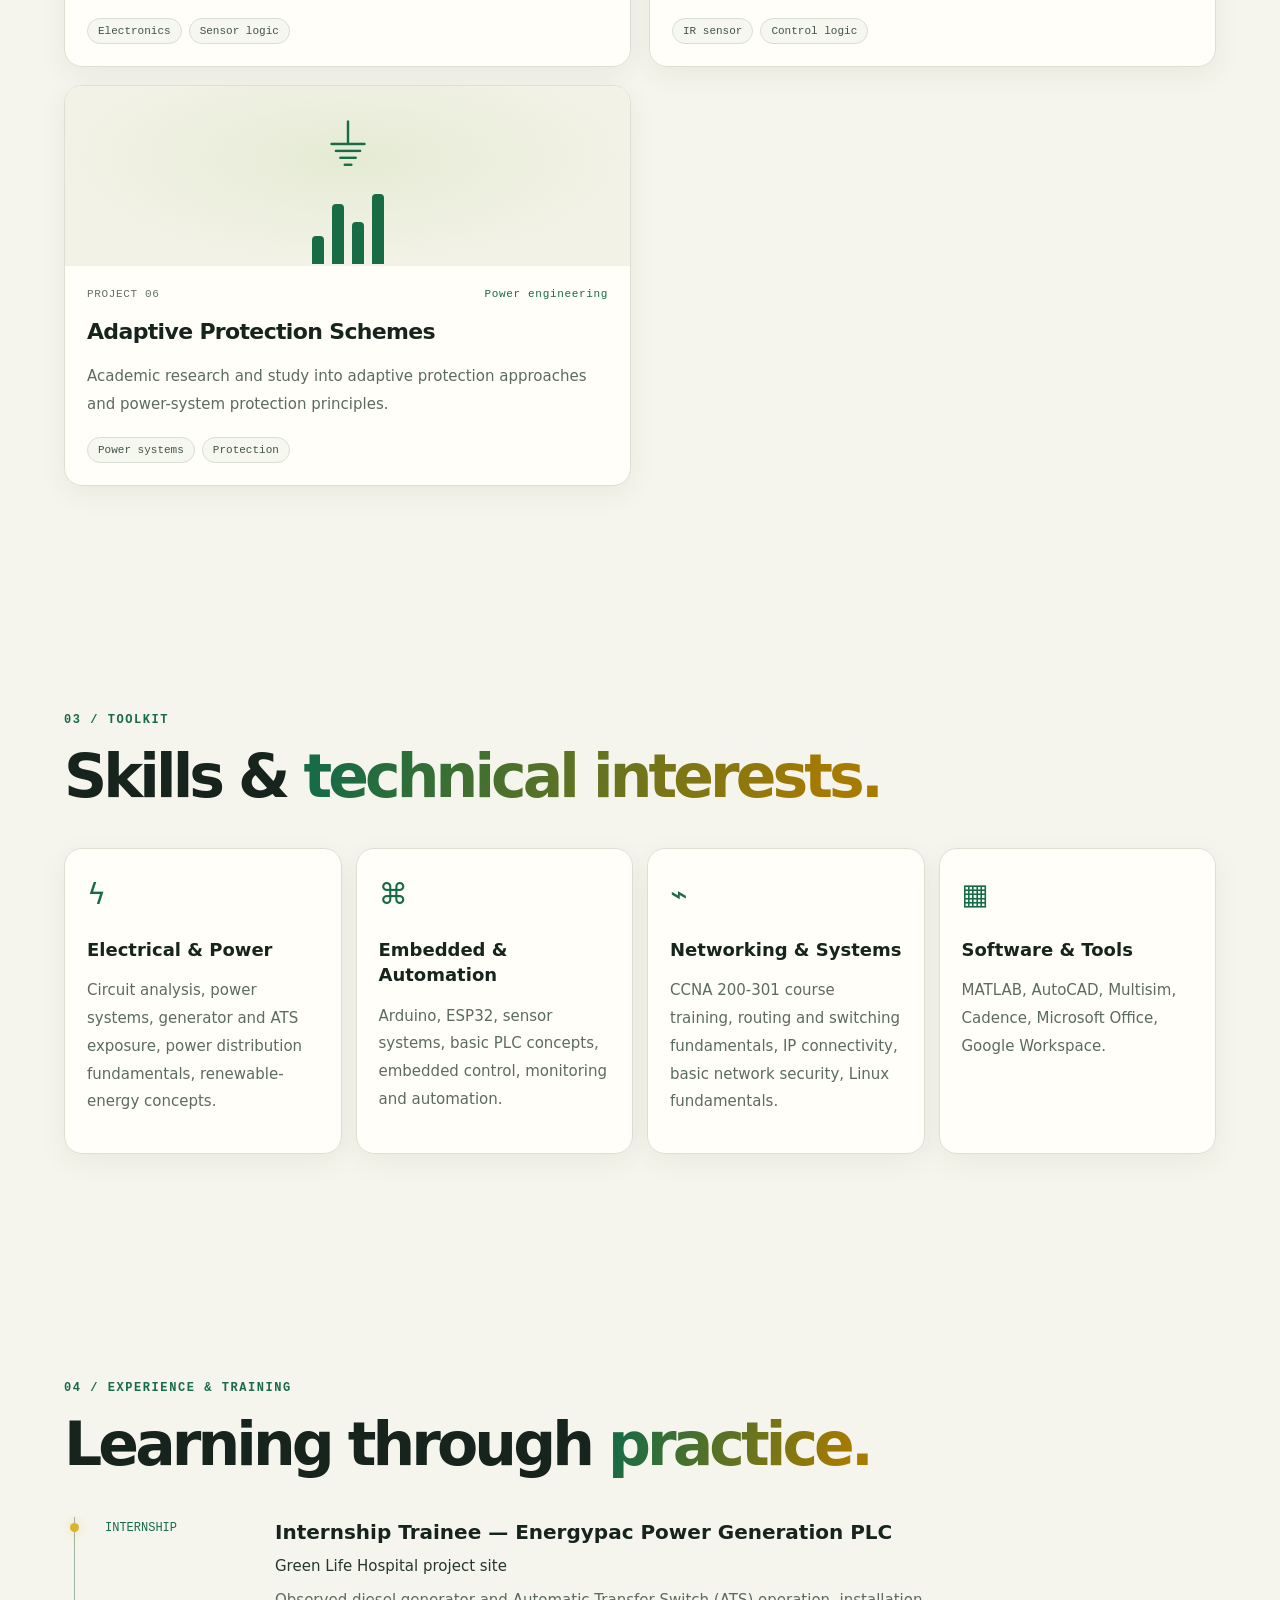
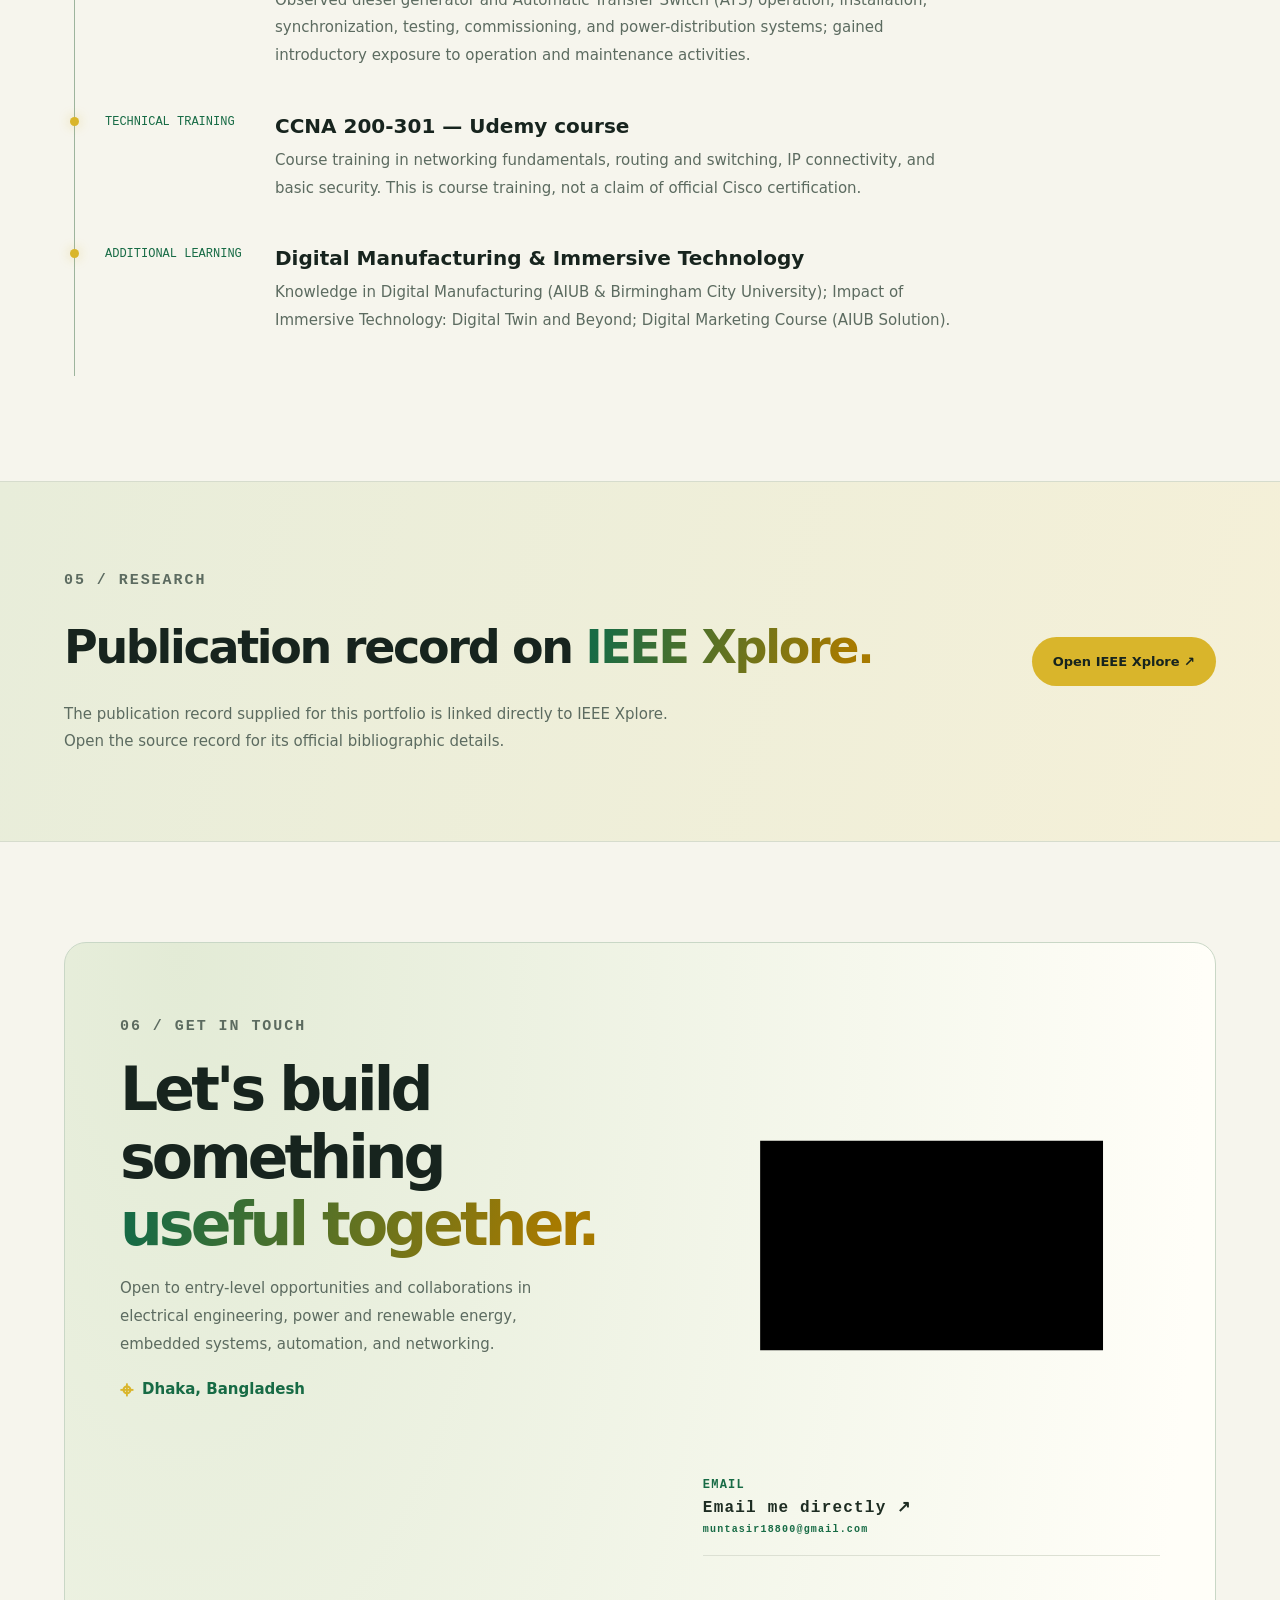
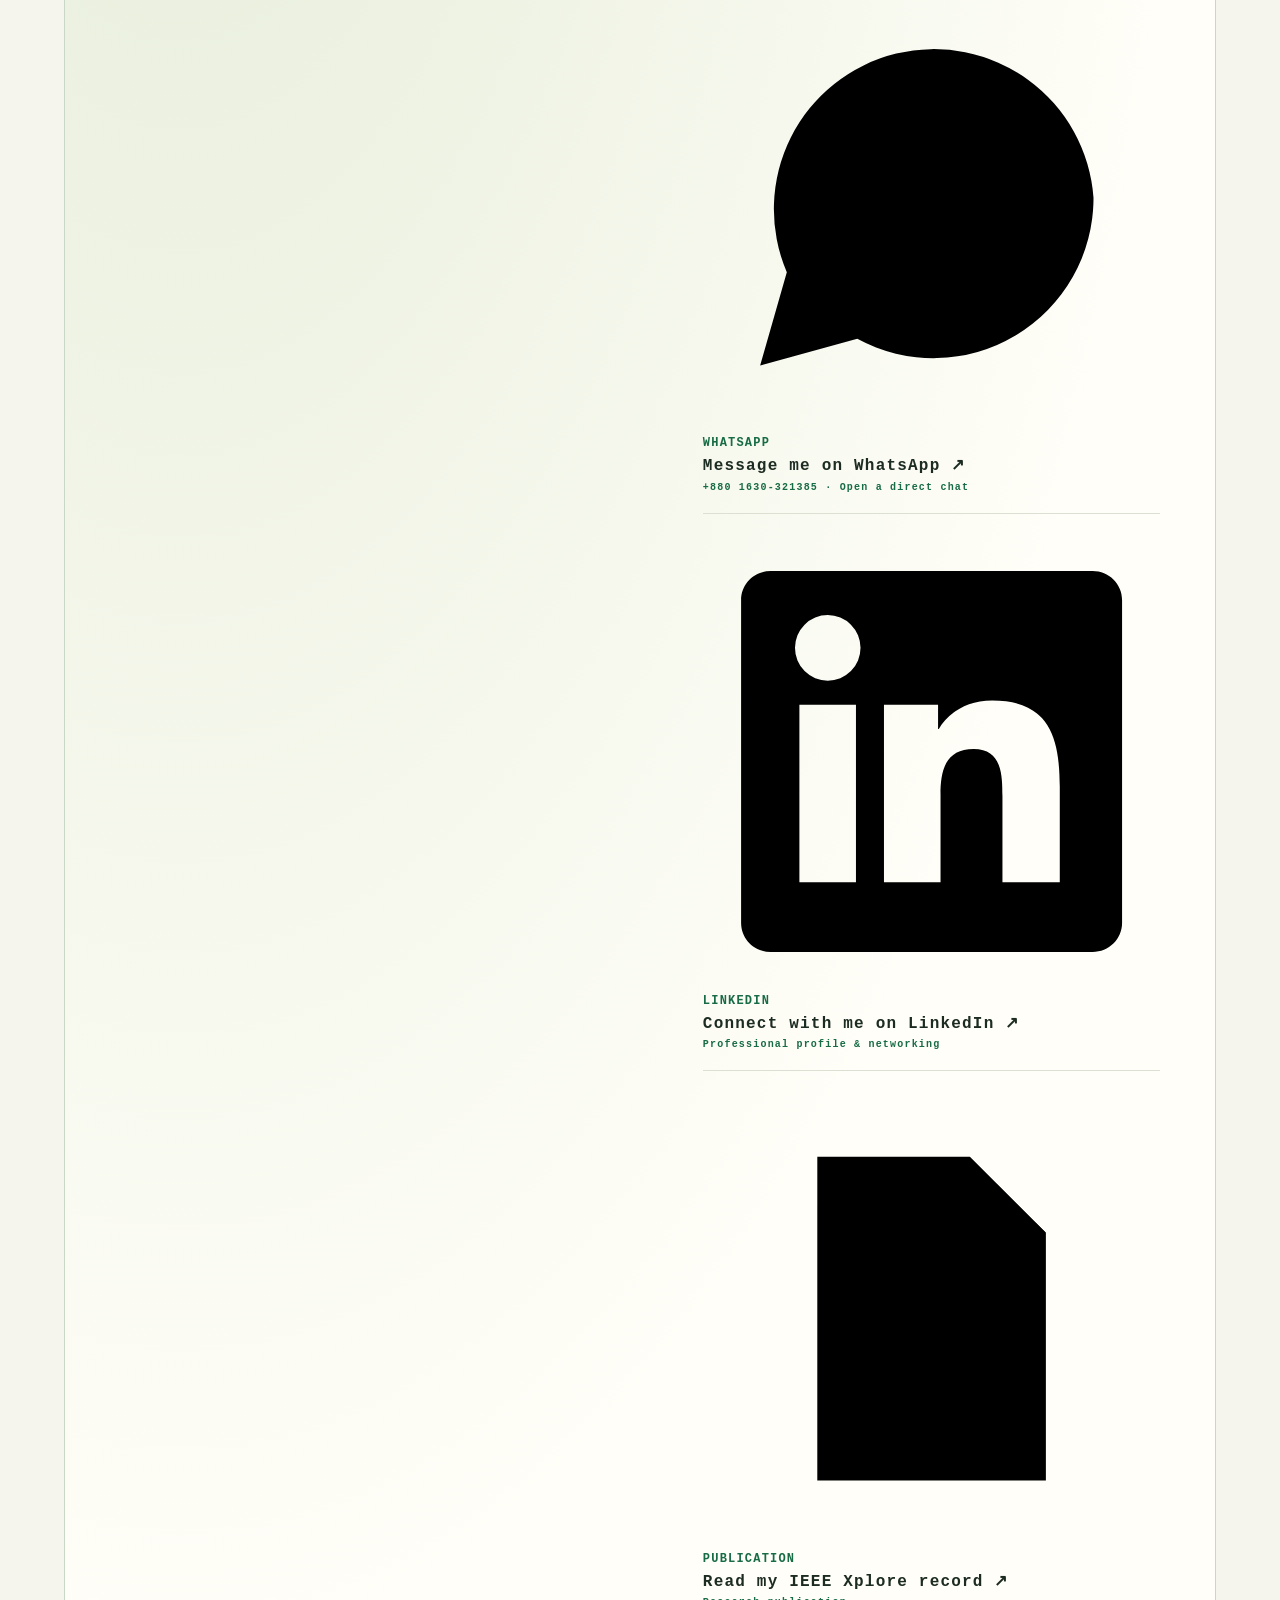
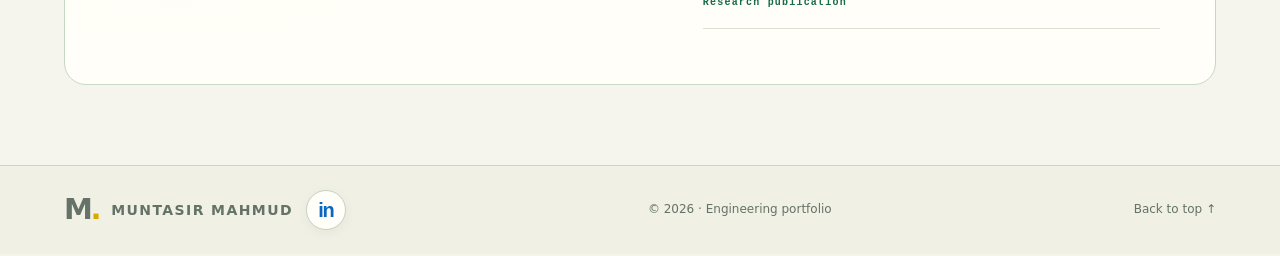
==== commit ed12ee73: "Add clear WhatsApp, LinkedIn and email contact actions" ====
--- a/index.html
+++ b/index.html
@@ -27,6 +27,11 @@
 <section class="section section-wrap" id="skills"><div class="section-heading reveal"><p class="eyebrow">03 / TOOLKIT</p><h2>Skills &amp; <span class="gradient-text">technical interests.</span></h2></div><div class="skills-grid"><article class="skill-card reveal"><span class="skill-icon">ϟ</span><h3>Electrical &amp; Power</h3><p>Circuit analysis, power systems, generator and ATS exposure, power distribution fundamentals, renewable-energy concepts.</p></article><article class="skill-card reveal"><span class="skill-icon">⌘</span><h3>Embedded &amp; Automation</h3><p>Arduino, ESP32, sensor systems, basic PLC concepts, embedded control, monitoring and automation.</p></article><article class="skill-card reveal"><span class="skill-icon">⌁</span><h3>Networking &amp; Systems</h3><p>CCNA 200-301 course training, routing and switching fundamentals, IP connectivity, basic network security, Linux fundamentals.</p></article><article class="skill-card reveal"><span class="skill-icon">▦</span><h3>Software &amp; Tools</h3><p>MATLAB, AutoCAD, Multisim, Cadence, Microsoft Office, Google Workspace.</p></article></div></section>
 <section class="section section-wrap" id="experience"><div class="section-heading reveal"><p class="eyebrow">04 / EXPERIENCE &amp; TRAINING</p><h2>Learning through <span class="gradient-text">practice.</span></h2></div><div class="timeline"><article class="timeline-item reveal"><div class="timeline-marker"></div><div class="timeline-date">INTERNSHIP</div><div class="timeline-copy"><h3>Internship Trainee — Energypac Power Generation PLC</h3><p class="timeline-sub">Green Life Hospital project site</p><p>Observed diesel generator and Automatic Transfer Switch (ATS) operation, installation, synchronization, testing, commissioning, and power-distribution systems; gained introductory exposure to operation and maintenance activities.</p></div></article><article class="timeline-item reveal"><div class="timeline-marker"></div><div class="timeline-date">TECHNICAL TRAINING</div><div class="timeline-copy"><h3>CCNA 200-301 — Udemy course</h3><p>Course training in networking fundamentals, routing and switching, IP connectivity, and basic security. This is course training, not a claim of official Cisco certification.</p></div></article><article class="timeline-item reveal"><div class="timeline-marker"></div><div class="timeline-date">ADDITIONAL LEARNING</div><div class="timeline-copy"><h3>Digital Manufacturing &amp; Immersive Technology</h3><p>Knowledge in Digital Manufacturing (AIUB &amp; Birmingham City University); Impact of Immersive Technology: Digital Twin and Beyond; Digital Marketing Course (AIUB Solution).</p></div></article></div></section>
 <section class="publication-section" id="publication"><div class="section-wrap publication-inner reveal"><div><p class="eyebrow">05 / RESEARCH</p><h2>Publication record on <span class="gradient-text">IEEE Xplore.</span></h2><p>The publication record supplied for this portfolio is linked directly to IEEE Xplore. Open the source record for its official bibliographic details.</p></div><a class="button button-primary" href="https://ieeexplore.ieee.org/document/11703999" target="_blank" rel="noopener noreferrer">Open IEEE Xplore ↗</a></div></section>
-<section class="section-wrap contact-section" id="contact"><div class="contact-box reveal"><div><p class="eyebrow">06 / GET IN TOUCH</p><h2>Let's build something<br><span class="gradient-text">useful together.</span></h2><p>Open to entry-level opportunities and collaborations in electrical engineering, power and renewable energy, embedded systems, automation, and networking.</p><p class="contact-location"><span aria-hidden="true">⌖</span> Dhaka, Bangladesh</p></div><div class="contact-actions"><a class="contact-line" href="mailto:muntasir18800@gmail.com"><span>EMAIL</span><strong>muntasir18800@gmail.com ↗</strong></a><a class="contact-line whatsapp-line" href="https://wa.me/8801630321385" target="_blank" rel="noopener noreferrer"><span>WHATSAPP · PHONE</span><strong>+880 1630-321385 <span class="wa-badge">Chat on WhatsApp ↗</span></strong></a><a class="contact-line linkedin-contact" href="https://www.linkedin.com/in/muntasir18899/" target="_blank" rel="noopener noreferrer"><span>CONTACT BY LINKEDIN</span><strong>LinkedIn Profile ↗</strong></a><a class="contact-line" href="https://ieeexplore.ieee.org/document/11703999" target="_blank" rel="noopener noreferrer"><span>PUBLICATION</span><strong>IEEE Xplore ↗</strong></a></div></div></section>
+<section class="section-wrap contact-section" id="contact"><div class="contact-box reveal"><div><p class="eyebrow">06 / GET IN TOUCH</p><h2>Let's build something<br><span class="gradient-text">useful together.</span></h2><p>Open to entry-level opportunities and collaborations in electrical engineering, power and renewable energy, embedded systems, automation, and networking.</p><p class="contact-location"><span aria-hidden="true">⌖</span> Dhaka, Bangladesh</p></div><div class="contact-actions">
+<a class="contact-line contact-action email-action" href="mailto:muntasir18800@gmail.com"><span class="contact-icon email-icon" aria-hidden="true"><svg viewBox="0 0 24 24"><path d="M3 6.5h18v11H3z"/><path d="m3.5 7 8.5 6 8.5-6"/></svg></span><span class="contact-copy"><span>EMAIL</span><strong>Email me directly ↗</strong><small>muntasir18800@gmail.com</small></span></a>
+<a class="contact-line contact-action whatsapp-line" href="https://wa.me/qr/TVPIRHXTBB5RJ1" target="_blank" rel="noopener noreferrer"><span class="contact-icon whatsapp-icon" aria-hidden="true"><svg viewBox="0 0 24 24"><path d="M20.5 11.7a8.4 8.4 0 0 1-12.4 7.4L3 20.5l1.4-4.9a8.4 8.4 0 1 1 16.1-3.9Z"/><path d="M8.2 7.8c.2-.5.5-.5.8-.5h.5c.2 0 .4.1.5.4l.8 1.8c.1.2.1.4-.1.6l-.6.7c-.2.2-.2.4-.1.6.5.9 1.2 1.6 2.1 2.1.2.1.4.1.6-.1l.8-.9c.2-.2.4-.2.6-.1l1.7.8c.3.1.4.3.4.5 0 .4-.2 1.1-.7 1.5-.5.5-1.2.7-1.9.5-1.1-.3-2.4-.9-3.8-2.2-1.5-1.4-2.4-3-2.6-4.1-.1-.6.3-1.2.7-1.6Z"/></svg></span><span class="contact-copy"><span>WHATSAPP</span><strong>Message me on WhatsApp ↗</strong><small>+880 1630-321385 · Open a direct chat</small></span></a>
+<a class="contact-line contact-action linkedin-contact" href="https://www.linkedin.com/in/muntasir18899/" target="_blank" rel="noopener noreferrer"><span class="contact-icon linkedin-icon" aria-hidden="true"><svg viewBox="0 0 24 24"><path class="linkedin-fill" d="M20.45 2H3.55C2.69 2 2 2.68 2 3.52v16.96c0 .84.69 1.52 1.55 1.52h16.9c.86 0 1.55-.68 1.55-1.52V3.52C22 2.68 21.31 2 20.45 2ZM8.03 18.34H5.06V9.02h2.97v9.32ZM6.55 7.75a1.72 1.72 0 1 1 0-3.44 1.72 1.72 0 0 1 0 3.44Zm12.13 10.59h-2.96v-4.53c0-1.08-.02-2.47-1.51-2.47-1.51 0-1.74 1.18-1.74 2.39v4.61H9.5V9.02h2.84v1.27h.04c.4-.73 1.36-1.5 2.8-1.5 3 0 3.55 1.97 3.55 4.53v5.02Z"/></svg></span><span class="contact-copy"><span>LINKEDIN</span><strong>Connect with me on LinkedIn ↗</strong><small>Professional profile &amp; networking</small></span></a>
+<a class="contact-line contact-action publication-action" href="https://ieeexplore.ieee.org/document/11703999" target="_blank" rel="noopener noreferrer"><span class="contact-icon publication-icon" aria-hidden="true"><svg viewBox="0 0 24 24"><path d="M6 3.5h8l4 4v13H6z"/><path d="M14 3.5v4h4M9 12h6M9 15.5h6"/></svg></span><span class="contact-copy"><span>PUBLICATION</span><strong>Read my IEEE Xplore record ↗</strong><small>Research publication</small></span></a>
+</div></div></section>
 </main><footer class="footer"><div class="brand-cluster"><a class="brand" href="#home"><span class="brand-mark">M<span>.</span></span><span>MUNTASIR MAHMUD</span></a><a class="linkedin-logo-link" href="https://www.linkedin.com/in/muntasir18899/" target="_blank" rel="noopener noreferrer" aria-label="LinkedIn profile" title="LinkedIn"><span aria-hidden="true">in</span></a></div><span>© 2026 · Engineering portfolio</span><a href="#home">Back to top ↑</a></footer>
 </body></html>
--- a/styles.css
+++ b/styles.css
@@ -88,3 +88,20 @@
 .linkedin-logo-link:hover{transform:translateY(-2px);background:#0a66c2;border-color:#0a66c2;color:white}
 @media(max-width:850px){.hero h1{font-size:clamp(44px,6.4vw,68px)}.project-content p,.skill-card p,.timeline-copy p,.publication-inner p,.contact-box p{font-size:14px}}
 @media(max-width:650px){.brand{font-size:11px;letter-spacing:.05em}.brand-mark{font-size:27px}.linkedin-logo-link{width:34px;height:34px;font-size:18px}.hero h1{font-size:clamp(40px,10.8vw,58px)}.hero-lede{font-size:16px}.section-heading h2,.contact-box h2{font-size:clamp(35px,9vw,48px)}.project-content h3{font-size:20px}.project-featured h3{font-size:24px}.project-content p,.skill-card p,.timeline-copy p,.publication-inner p,.contact-box p{font-size:14px}.contact-line strong{font-size:15px}}
+
+/* Header identity and contact details: final requested layout */
+.topbar .brand-mark{font-size:34px}
+.topbar .brand>span:last-child{font-size:clamp(15px,1.4vw,19px);font-weight:800;letter-spacing:.095em}
+.footer .brand>span:last-child{font-size:14px;font-weight:700}
+.linkedin-logo-link{color:#0a66c2}
+.linkedin-logo-link:hover{color:#fff;background:#0a66c2;border-color:#0a66c2}
+.contact-location{display:flex;align-items:center;gap:9px;margin-top:18px!important;font-weight:600;color:#176b45!important;font-size:15px!important}
+.contact-location span{font-size:23px;line-height:1;color:#d9b52b}
+.linkedin-contact strong{display:flex;align-items:center;gap:8px}
+.linkedin-contact:hover strong{color:#0a66c2}
+@media(max-width:650px){
+ .topbar .brand-mark{font-size:29px}
+ .topbar .brand>span:last-child{font-size:clamp(12px,3.1vw,15px);letter-spacing:.045em}
+ .footer .brand>span:last-child{font-size:12px}
+ .contact-location{font-size:14px!important}
+}
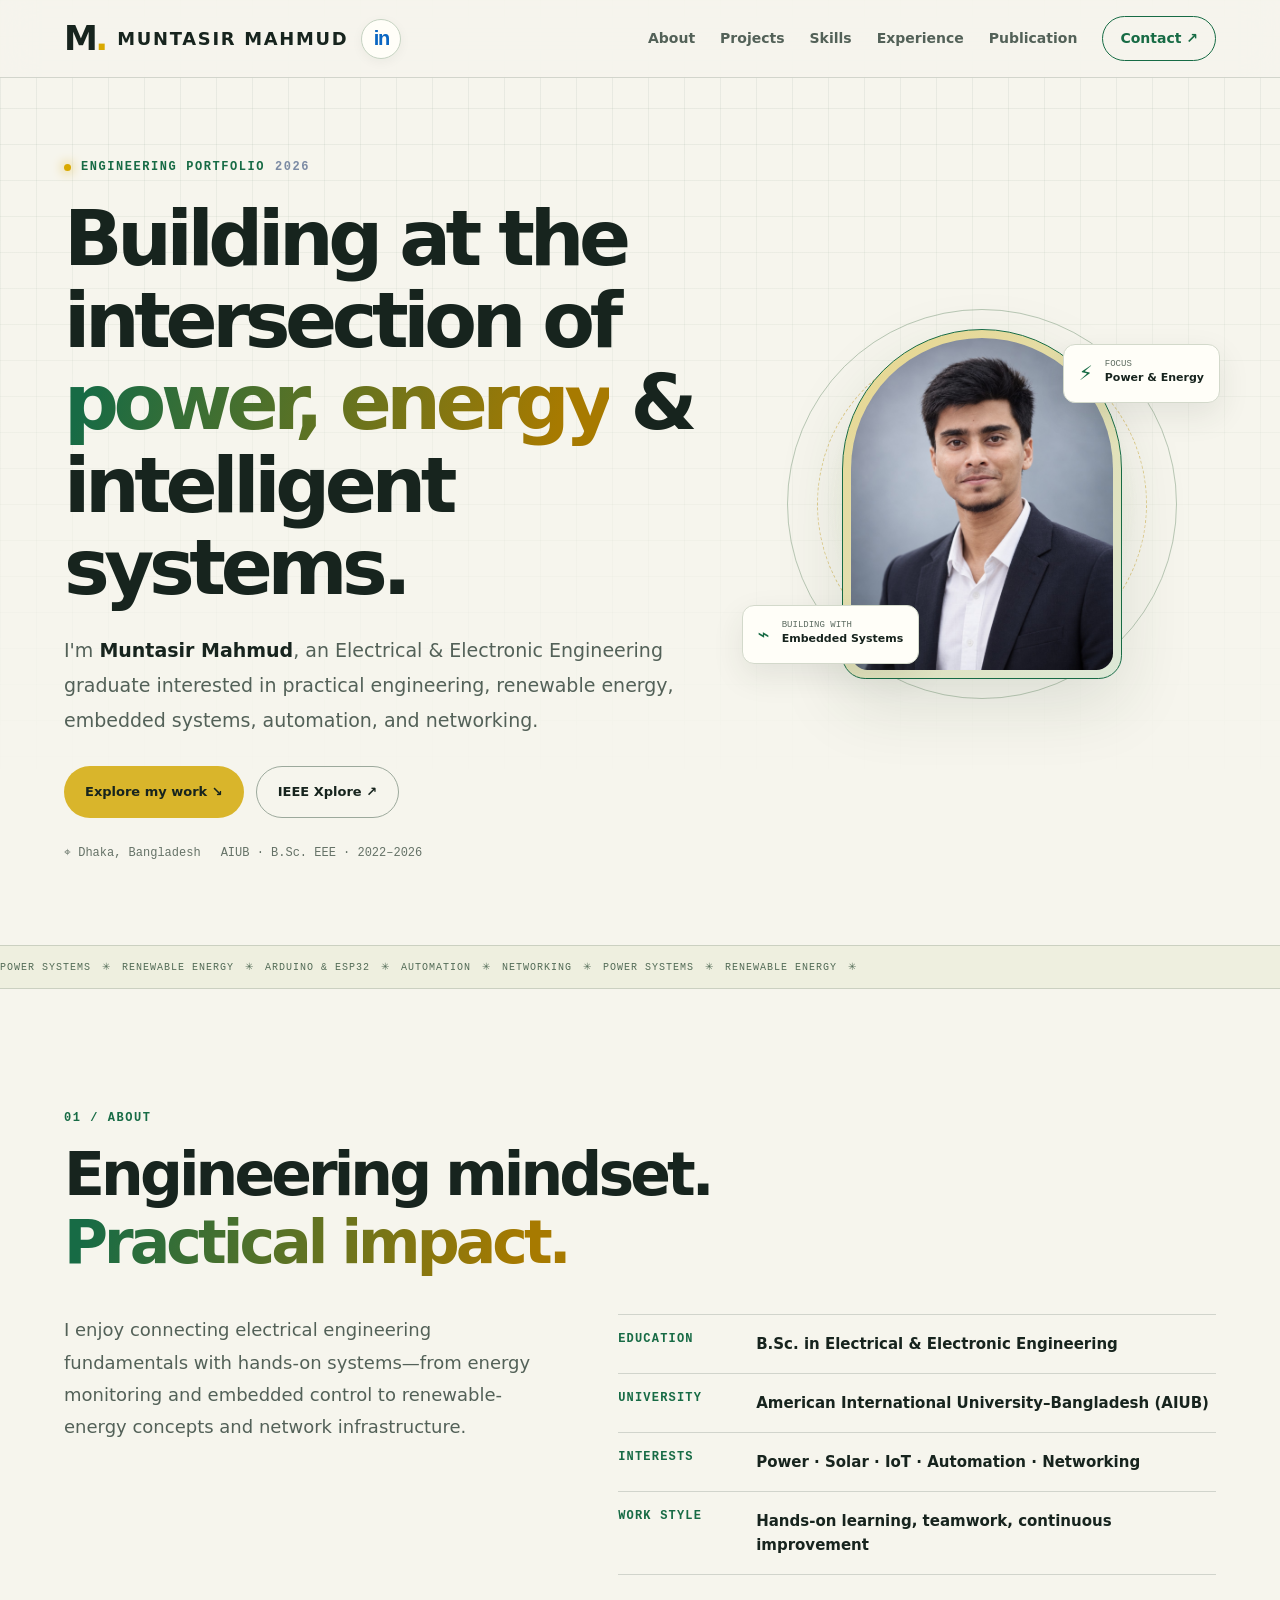
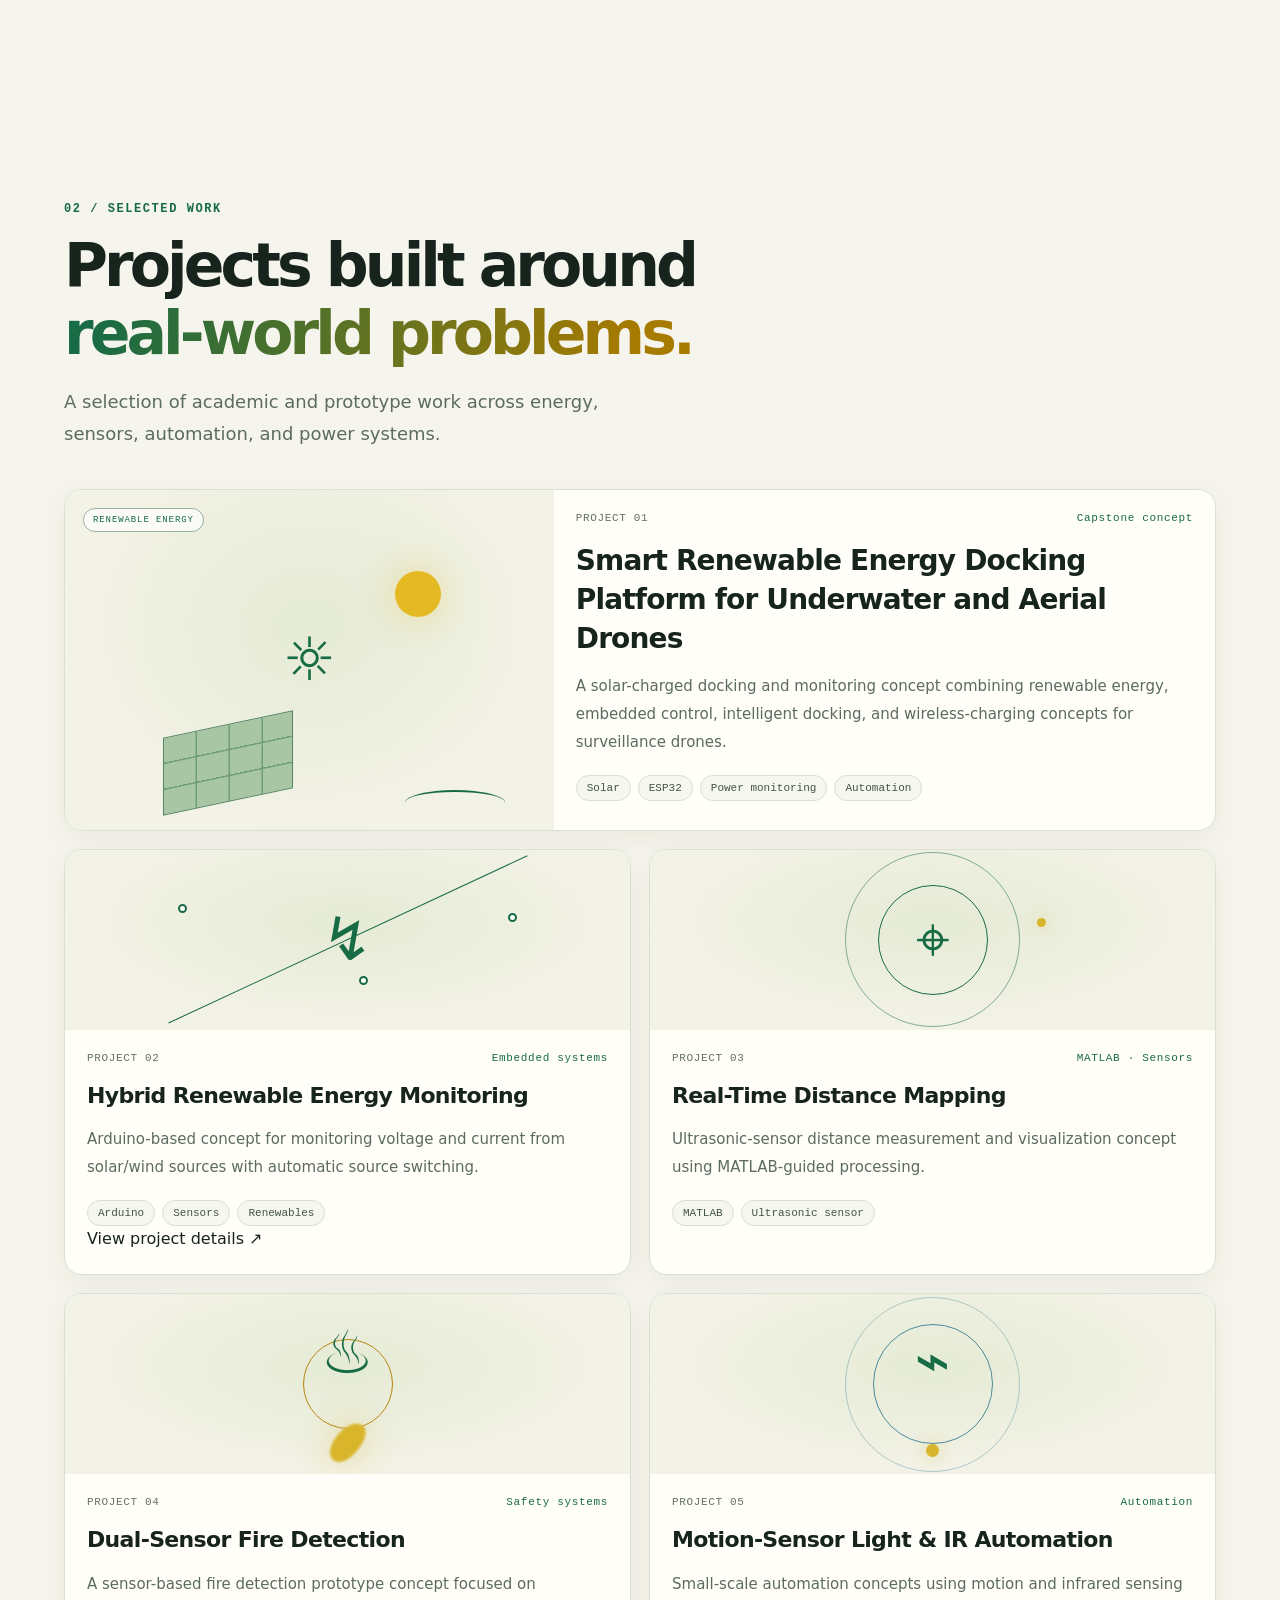
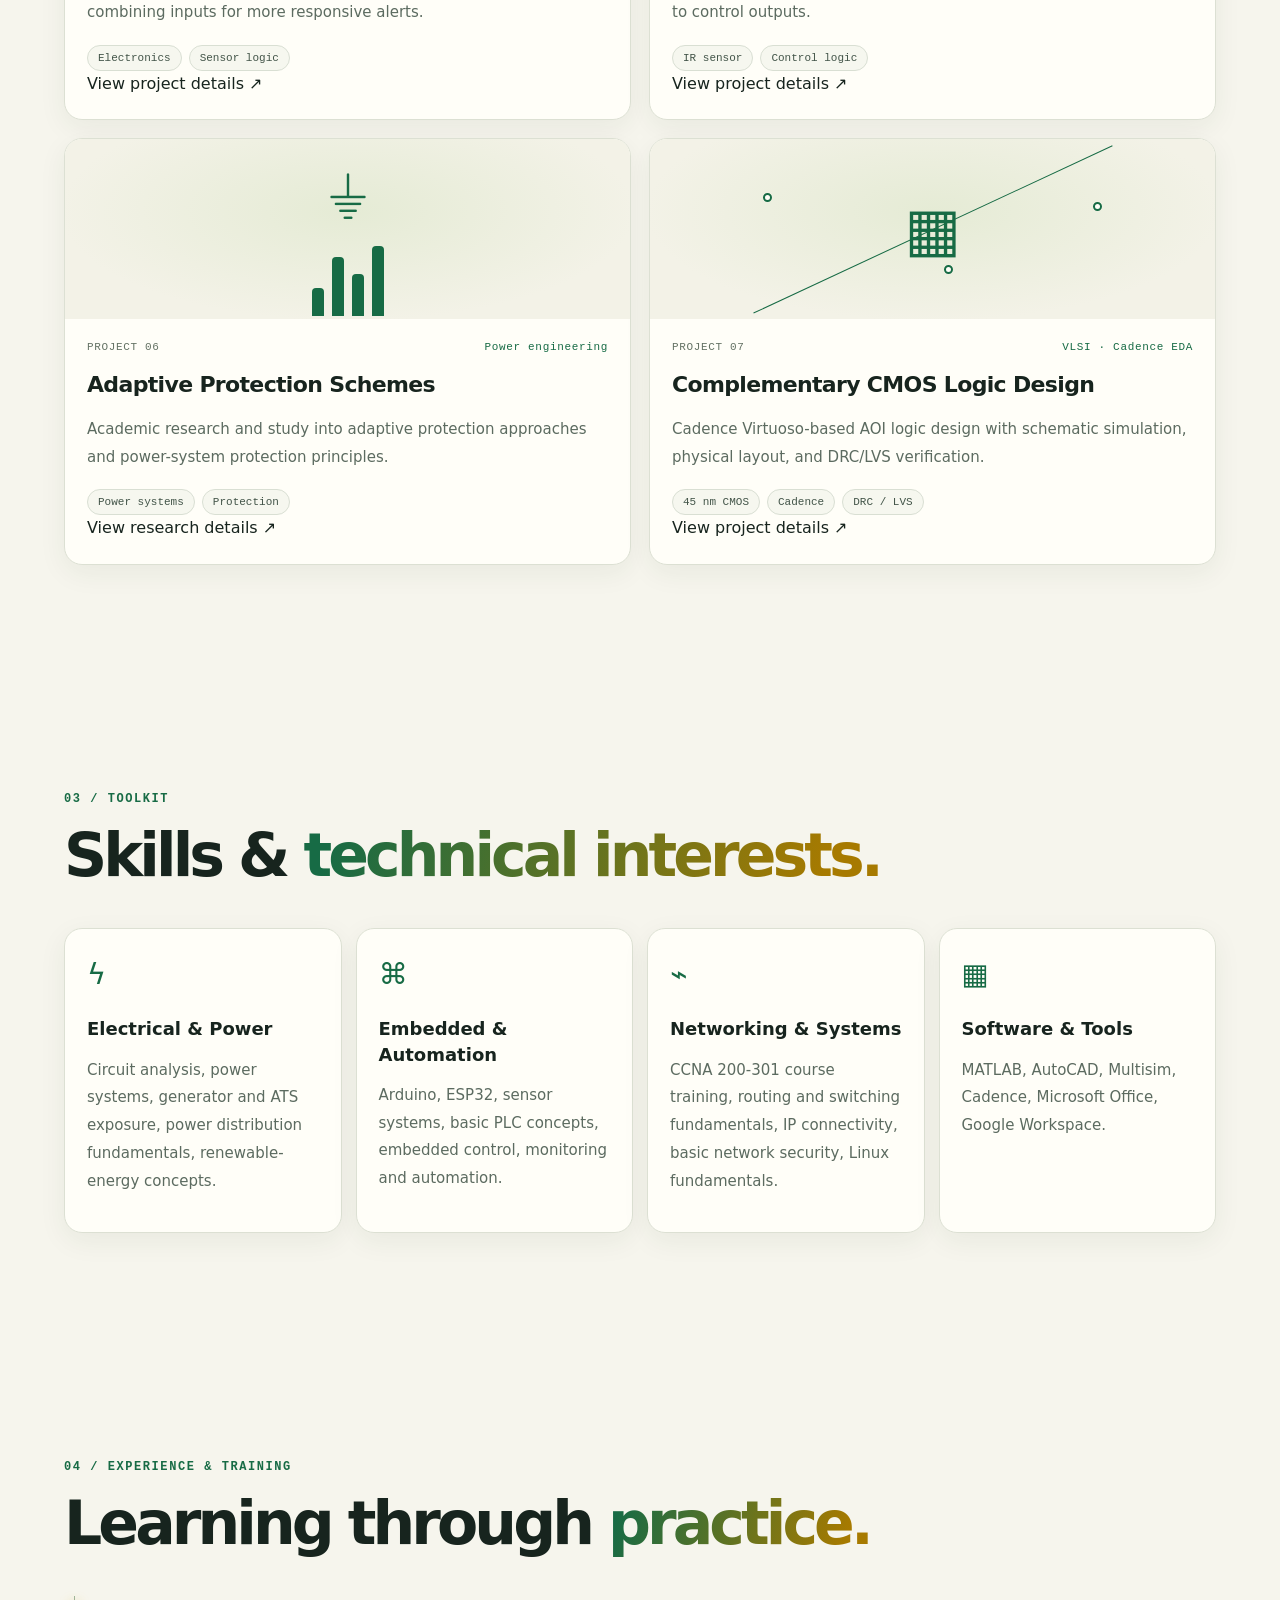
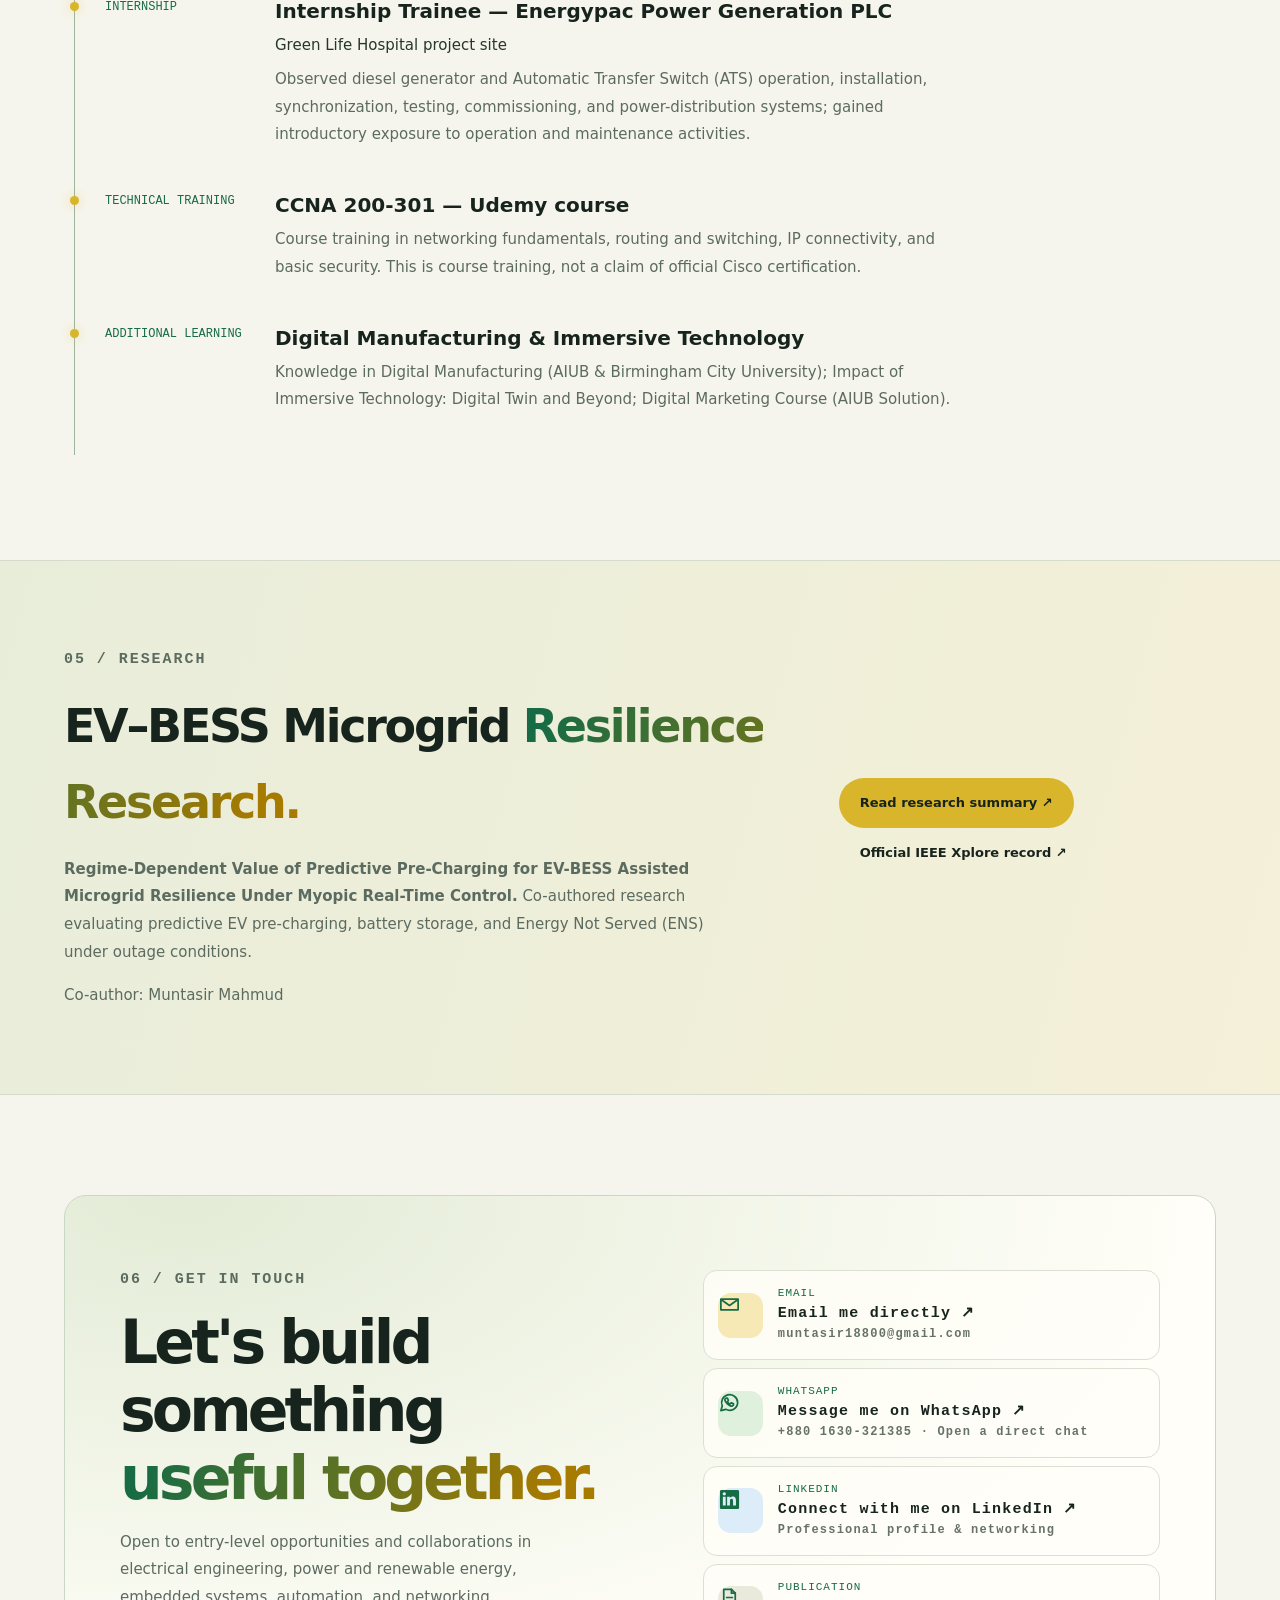
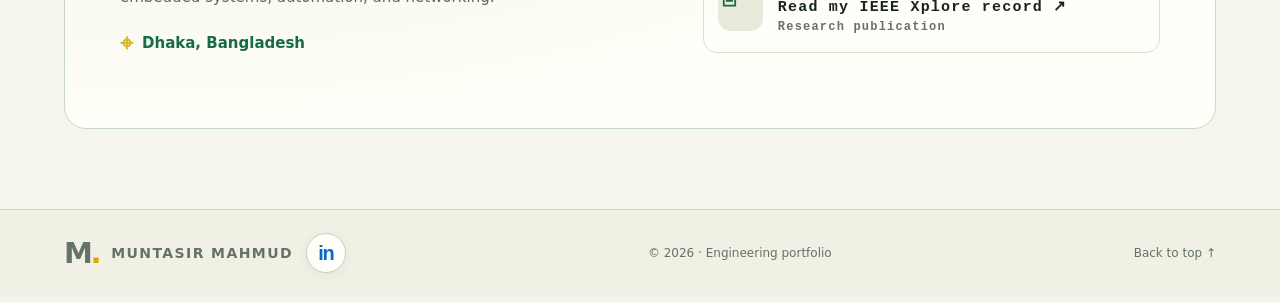
==== commit 071c7662: "Connect project cards to case studies and add EV-BESS research summary" ====
--- a/index.html
+++ b/index.html
@@ -18,15 +18,16 @@
 <section class="section section-wrap" id="about"><div class="section-heading reveal"><p class="eyebrow">01 / ABOUT</p><h2>Engineering mindset.<br><span class="gradient-text">Practical impact.</span></h2></div><div class="about-grid"><p class="about-lede reveal">I enjoy connecting electrical engineering fundamentals with hands-on systems—from energy monitoring and embedded control to renewable-energy concepts and network infrastructure.</p><div class="about-detail reveal"><div class="detail-row"><span>EDUCATION</span><strong>B.Sc. in Electrical &amp; Electronic Engineering</strong></div><div class="detail-row"><span>UNIVERSITY</span><strong>American International University–Bangladesh (AIUB)</strong></div><div class="detail-row"><span>INTERESTS</span><strong>Power · Solar · IoT · Automation · Networking</strong></div><div class="detail-row"><span>WORK STYLE</span><strong>Hands-on learning, teamwork, continuous improvement</strong></div></div></div></section>
 <section class="section section-wrap" id="projects"><div class="section-heading reveal"><p class="eyebrow">02 / SELECTED WORK</p><h2>Projects built around<br><span class="gradient-text">real-world problems.</span></h2><p class="section-intro">A selection of academic and prototype work across energy, sensors, automation, and power systems.</p></div><div class="project-grid">
 <article class="project-card project-featured reveal"><div class="project-art energy-art"><span class="project-symbol">☼</span><span class="art-chip">RENEWABLE ENERGY</span><div class="energy-panel"></div><div class="energy-sun"></div><div class="energy-wave"></div></div><div class="project-content"><div class="project-top"><span class="project-index">PROJECT 01</span><span class="project-type">Capstone concept</span></div><h3>Smart Renewable Energy Docking Platform for Underwater and Aerial Drones</h3><p>A solar-charged docking and monitoring concept combining renewable energy, embedded control, intelligent docking, and wireless-charging concepts for surveillance drones.</p><div class="tags"><span>Solar</span><span>ESP32</span><span>Power monitoring</span><span>Automation</span></div></div></article>
-<article class="project-card reveal"><div class="project-art hybrid-art"><span class="project-symbol">↯</span><div class="circuit-line"></div><div class="circuit-node n1"></div><div class="circuit-node n2"></div><div class="circuit-node n3"></div></div><div class="project-content"><div class="project-top"><span class="project-index">PROJECT 02</span><span class="project-type">Embedded systems</span></div><h3>Hybrid Renewable Energy Monitoring</h3><p>Arduino-based concept for monitoring voltage and current from solar/wind sources with automatic source switching.</p><div class="tags"><span>Arduino</span><span>Sensors</span><span>Renewables</span></div></div></article>
+<article class="project-card reveal"><div class="project-art hybrid-art"><span class="project-symbol">↯</span><div class="circuit-line"></div><div class="circuit-node n1"></div><div class="circuit-node n2"></div><div class="circuit-node n3"></div></div><div class="project-content"><div class="project-top"><span class="project-index">PROJECT 02</span><span class="project-type">Embedded systems</span></div><h3>Hybrid Renewable Energy Monitoring</h3><p>Arduino-based concept for monitoring voltage and current from solar/wind sources with automatic source switching.</p><div class="tags"><span>Arduino</span><span>Sensors</span><span>Renewables</span></div><a class="project-report-link" href="projects/hybrid-renewable-energy.html">View project details <span aria-hidden="true">↗</span></a></div></article>
 <article class="project-card reveal"><div class="project-art matlab-art"><span class="project-symbol">⌖</span><div class="radar-ring r1"></div><div class="radar-ring r2"></div><div class="radar-point"></div></div><div class="project-content"><div class="project-top"><span class="project-index">PROJECT 03</span><span class="project-type">MATLAB · Sensors</span></div><h3>Real-Time Distance Mapping</h3><p>Ultrasonic-sensor distance measurement and visualization concept using MATLAB-guided processing.</p><div class="tags"><span>MATLAB</span><span>Ultrasonic sensor</span></div></div></article>
-<article class="project-card reveal"><div class="project-art fire-art"><span class="project-symbol">♨</span><div class="fire-ring"></div><div class="fire-core"></div></div><div class="project-content"><div class="project-top"><span class="project-index">PROJECT 04</span><span class="project-type">Safety systems</span></div><h3>Dual-Sensor Fire Detection</h3><p>A sensor-based fire detection prototype concept focused on combining inputs for more responsive alerts.</p><div class="tags"><span>Electronics</span><span>Sensor logic</span></div></div></article>
-<article class="project-card reveal"><div class="project-art motion-art"><span class="project-symbol">⌁</span><div class="motion-wave mw1"></div><div class="motion-wave mw2"></div><div class="motion-center"></div></div><div class="project-content"><div class="project-top"><span class="project-index">PROJECT 05</span><span class="project-type">Automation</span></div><h3>Motion-Sensor Light &amp; IR Automation</h3><p>Small-scale automation concepts using motion and infrared sensing to control outputs.</p><div class="tags"><span>IR sensor</span><span>Control logic</span></div></div></article>
-<article class="project-card reveal"><div class="project-art protection-art"><span class="project-symbol">⏚</span><div class="protection-bars"><i></i><i></i><i></i><i></i></div></div><div class="project-content"><div class="project-top"><span class="project-index">PROJECT 06</span><span class="project-type">Power engineering</span></div><h3>Adaptive Protection Schemes</h3><p>Academic research and study into adaptive protection approaches and power-system protection principles.</p><div class="tags"><span>Power systems</span><span>Protection</span></div></div></article>
+<article class="project-card reveal"><div class="project-art fire-art"><span class="project-symbol">♨</span><div class="fire-ring"></div><div class="fire-core"></div></div><div class="project-content"><div class="project-top"><span class="project-index">PROJECT 04</span><span class="project-type">Safety systems</span></div><h3>Dual-Sensor Fire Detection</h3><p>A sensor-based fire detection prototype concept focused on combining inputs for more responsive alerts.</p><div class="tags"><span>Electronics</span><span>Sensor logic</span></div><a class="project-report-link" href="projects/fire-detection.html">View project details <span aria-hidden="true">↗</span></a></div></article>
+<article class="project-card reveal"><div class="project-art motion-art"><span class="project-symbol">⌁</span><div class="motion-wave mw1"></div><div class="motion-wave mw2"></div><div class="motion-center"></div></div><div class="project-content"><div class="project-top"><span class="project-index">PROJECT 05</span><span class="project-type">Automation</span></div><h3>Motion-Sensor Light &amp; IR Automation</h3><p>Small-scale automation concepts using motion and infrared sensing to control outputs.</p><div class="tags"><span>IR sensor</span><span>Control logic</span></div><a class="project-report-link" href="projects/motion-sensor-automation.html">View project details <span aria-hidden="true">↗</span></a></div></article>
+<article class="project-card reveal"><div class="project-art protection-art"><span class="project-symbol">⏚</span><div class="protection-bars"><i></i><i></i><i></i><i></i></div></div><div class="project-content"><div class="project-top"><span class="project-index">PROJECT 06</span><span class="project-type">Power engineering</span></div><h3>Adaptive Protection Schemes</h3><p>Academic research and study into adaptive protection approaches and power-system protection principles.</p><div class="tags"><span>Power systems</span><span>Protection</span></div><a class="project-report-link" href="projects/adaptive-protection.html">View research details <span aria-hidden="true">↗</span></a></div></article>
+<article class="project-card reveal"><div class="project-art vlsi-art"><span class="project-symbol">▦</span><div class="circuit-line"></div><div class="circuit-node n1"></div><div class="circuit-node n2"></div><div class="circuit-node n3"></div></div><div class="project-content"><div class="project-top"><span class="project-index">PROJECT 07</span><span class="project-type">VLSI · Cadence EDA</span></div><h3>Complementary CMOS Logic Design</h3><p>Cadence Virtuoso-based AOI logic design with schematic simulation, physical layout, and DRC/LVS verification.</p><div class="tags"><span>45 nm CMOS</span><span>Cadence</span><span>DRC / LVS</span></div><a class="project-report-link" href="projects/cmos-cadence.html">View project details <span aria-hidden="true">↗</span></a></div></article>
 </div></section>
 <section class="section section-wrap" id="skills"><div class="section-heading reveal"><p class="eyebrow">03 / TOOLKIT</p><h2>Skills &amp; <span class="gradient-text">technical interests.</span></h2></div><div class="skills-grid"><article class="skill-card reveal"><span class="skill-icon">ϟ</span><h3>Electrical &amp; Power</h3><p>Circuit analysis, power systems, generator and ATS exposure, power distribution fundamentals, renewable-energy concepts.</p></article><article class="skill-card reveal"><span class="skill-icon">⌘</span><h3>Embedded &amp; Automation</h3><p>Arduino, ESP32, sensor systems, basic PLC concepts, embedded control, monitoring and automation.</p></article><article class="skill-card reveal"><span class="skill-icon">⌁</span><h3>Networking &amp; Systems</h3><p>CCNA 200-301 course training, routing and switching fundamentals, IP connectivity, basic network security, Linux fundamentals.</p></article><article class="skill-card reveal"><span class="skill-icon">▦</span><h3>Software &amp; Tools</h3><p>MATLAB, AutoCAD, Multisim, Cadence, Microsoft Office, Google Workspace.</p></article></div></section>
 <section class="section section-wrap" id="experience"><div class="section-heading reveal"><p class="eyebrow">04 / EXPERIENCE &amp; TRAINING</p><h2>Learning through <span class="gradient-text">practice.</span></h2></div><div class="timeline"><article class="timeline-item reveal"><div class="timeline-marker"></div><div class="timeline-date">INTERNSHIP</div><div class="timeline-copy"><h3>Internship Trainee — Energypac Power Generation PLC</h3><p class="timeline-sub">Green Life Hospital project site</p><p>Observed diesel generator and Automatic Transfer Switch (ATS) operation, installation, synchronization, testing, commissioning, and power-distribution systems; gained introductory exposure to operation and maintenance activities.</p></div></article><article class="timeline-item reveal"><div class="timeline-marker"></div><div class="timeline-date">TECHNICAL TRAINING</div><div class="timeline-copy"><h3>CCNA 200-301 — Udemy course</h3><p>Course training in networking fundamentals, routing and switching, IP connectivity, and basic security. This is course training, not a claim of official Cisco certification.</p></div></article><article class="timeline-item reveal"><div class="timeline-marker"></div><div class="timeline-date">ADDITIONAL LEARNING</div><div class="timeline-copy"><h3>Digital Manufacturing &amp; Immersive Technology</h3><p>Knowledge in Digital Manufacturing (AIUB &amp; Birmingham City University); Impact of Immersive Technology: Digital Twin and Beyond; Digital Marketing Course (AIUB Solution).</p></div></article></div></section>
-<section class="publication-section" id="publication"><div class="section-wrap publication-inner reveal"><div><p class="eyebrow">05 / RESEARCH</p><h2>Publication record on <span class="gradient-text">IEEE Xplore.</span></h2><p>The publication record supplied for this portfolio is linked directly to IEEE Xplore. Open the source record for its official bibliographic details.</p></div><a class="button button-primary" href="https://ieeexplore.ieee.org/document/11703999" target="_blank" rel="noopener noreferrer">Open IEEE Xplore ↗</a></div></section>
+<section class="publication-section" id="publication"><div class="section-wrap publication-inner reveal"><div><p class="eyebrow">05 / RESEARCH</p><h2>EV–BESS Microgrid <span class="gradient-text">Resilience Research.</span></h2><p><strong>Regime-Dependent Value of Predictive Pre-Charging for EV-BESS Assisted Microgrid Resilience Under Myopic Real-Time Control.</strong> Co-authored research evaluating predictive EV pre-charging, battery storage, and Energy Not Served (ENS) under outage conditions.</p><p class="publication-author">Co-author: Muntasir Mahmud</p></div><div class="publication-actions"><a class="button button-primary" href="research/ev-bess-microgrid.html">Read research summary ↗</a><a class="button button-secondary" href="https://ieeexplore.ieee.org/document/11703999" target="_blank" rel="noopener noreferrer">Official IEEE Xplore record ↗</a></div></div></section>
 <section class="section-wrap contact-section" id="contact"><div class="contact-box reveal"><div><p class="eyebrow">06 / GET IN TOUCH</p><h2>Let's build something<br><span class="gradient-text">useful together.</span></h2><p>Open to entry-level opportunities and collaborations in electrical engineering, power and renewable energy, embedded systems, automation, and networking.</p><p class="contact-location"><span aria-hidden="true">⌖</span> Dhaka, Bangladesh</p></div><div class="contact-actions">
 <a class="contact-line contact-action email-action" href="mailto:muntasir18800@gmail.com"><span class="contact-icon email-icon" aria-hidden="true"><svg viewBox="0 0 24 24"><path d="M3 6.5h18v11H3z"/><path d="m3.5 7 8.5 6 8.5-6"/></svg></span><span class="contact-copy"><span>EMAIL</span><strong>Email me directly ↗</strong><small>muntasir18800@gmail.com</small></span></a>
 <a class="contact-line contact-action whatsapp-line" href="https://wa.me/qr/TVPIRHXTBB5RJ1" target="_blank" rel="noopener noreferrer"><span class="contact-icon whatsapp-icon" aria-hidden="true"><svg viewBox="0 0 24 24"><path d="M20.5 11.7a8.4 8.4 0 0 1-12.4 7.4L3 20.5l1.4-4.9a8.4 8.4 0 1 1 16.1-3.9Z"/><path d="M8.2 7.8c.2-.5.5-.5.8-.5h.5c.2 0 .4.1.5.4l.8 1.8c.1.2.1.4-.1.6l-.6.7c-.2.2-.2.4-.1.6.5.9 1.2 1.6 2.1 2.1.2.1.4.1.6-.1l.8-.9c.2-.2.4-.2.6-.1l1.7.8c.3.1.4.3.4.5 0 .4-.2 1.1-.7 1.5-.5.5-1.2.7-1.9.5-1.1-.3-2.4-.9-3.8-2.2-1.5-1.4-2.4-3-2.6-4.1-.1-.6.3-1.2.7-1.6Z"/></svg></span><span class="contact-copy"><span>WHATSAPP</span><strong>Message me on WhatsApp ↗</strong><small>+880 1630-321385 · Open a direct chat</small></span></a>
--- a/styles.css
+++ b/styles.css
@@ -105,3 +105,31 @@
  .footer .brand>span:last-child{font-size:12px}
  .contact-location{font-size:14px!important}
 }
+
+/* Contact area: clear, clickable contact methods with gentle attention cues */
+.contact-actions{display:flex;flex-direction:column;gap:8px}
+.contact-line.contact-action{display:flex;align-items:center;gap:15px;padding:16px 14px;border:1px solid #dce0d3;border-radius:14px;background:rgba(255,254,248,.82);transition:transform .22s ease,border-color .22s ease,box-shadow .22s ease}
+.contact-line.contact-action:hover{transform:translateX(4px);border-color:#8cae91;box-shadow:0 8px 24px #203a2415}
+.contact-icon{width:45px;height:45px;flex:0 0 45px;border-radius:13px;display:flex;align-items:center;justify-content:center;animation:contactGlow 3s ease-in-out infinite}
+.contact-icon svg{width:23px;height:23px;fill:none;stroke:currentColor;stroke-width:1.8;stroke-linecap:round;stroke-linejoin:round}
+.email-icon{background:#f6e9b6;color:#705400}
+.whatsapp-icon{background:#dff1dc;color:#168347;animation-delay:.5s}
+.linkedin-icon{background:#dcecf9;color:#0a66c2;animation-delay:1s}
+.publication-icon{background:#e9eadc;color:#176b45;animation-delay:1.5s}
+.linkedin-icon svg .linkedin-fill{fill:currentColor;stroke:none}
+.contact-copy{display:flex;min-width:0;flex-direction:column;gap:3px}
+.contact-copy>span{font:11px var(--mono);letter-spacing:.09em;color:#176b45}
+.contact-copy strong{font-size:15px;line-height:1.45;color:#17241e}
+.contact-copy small{font-size:12px;line-height:1.5;color:#667267;overflow-wrap:anywhere}
+.contact-line.contact-action:hover .contact-copy strong{color:#176b45}
+.whatsapp-line:hover .contact-copy strong{color:#168347}
+.linkedin-contact:hover .contact-copy strong{color:#0a66c2}
+.contact-location{margin-top:18px!important}
+@keyframes contactGlow{0%,100%{transform:scale(1);box-shadow:0 0 0 0 rgba(23,107,69,0)}50%{transform:scale(1.045);box-shadow:0 0 0 5px rgba(23,107,69,.08)}}
+@media(max-width:650px){
+ .contact-line.contact-action{gap:11px;padding:13px 11px}
+ .contact-icon{width:40px;height:40px;flex-basis:40px;border-radius:12px}
+ .contact-copy strong{font-size:14px}
+ .contact-copy small{font-size:11px}
+}
+@media(prefers-reduced-motion:reduce){.contact-icon{animation:none!important}.contact-line.contact-action{transition:none!important}}
